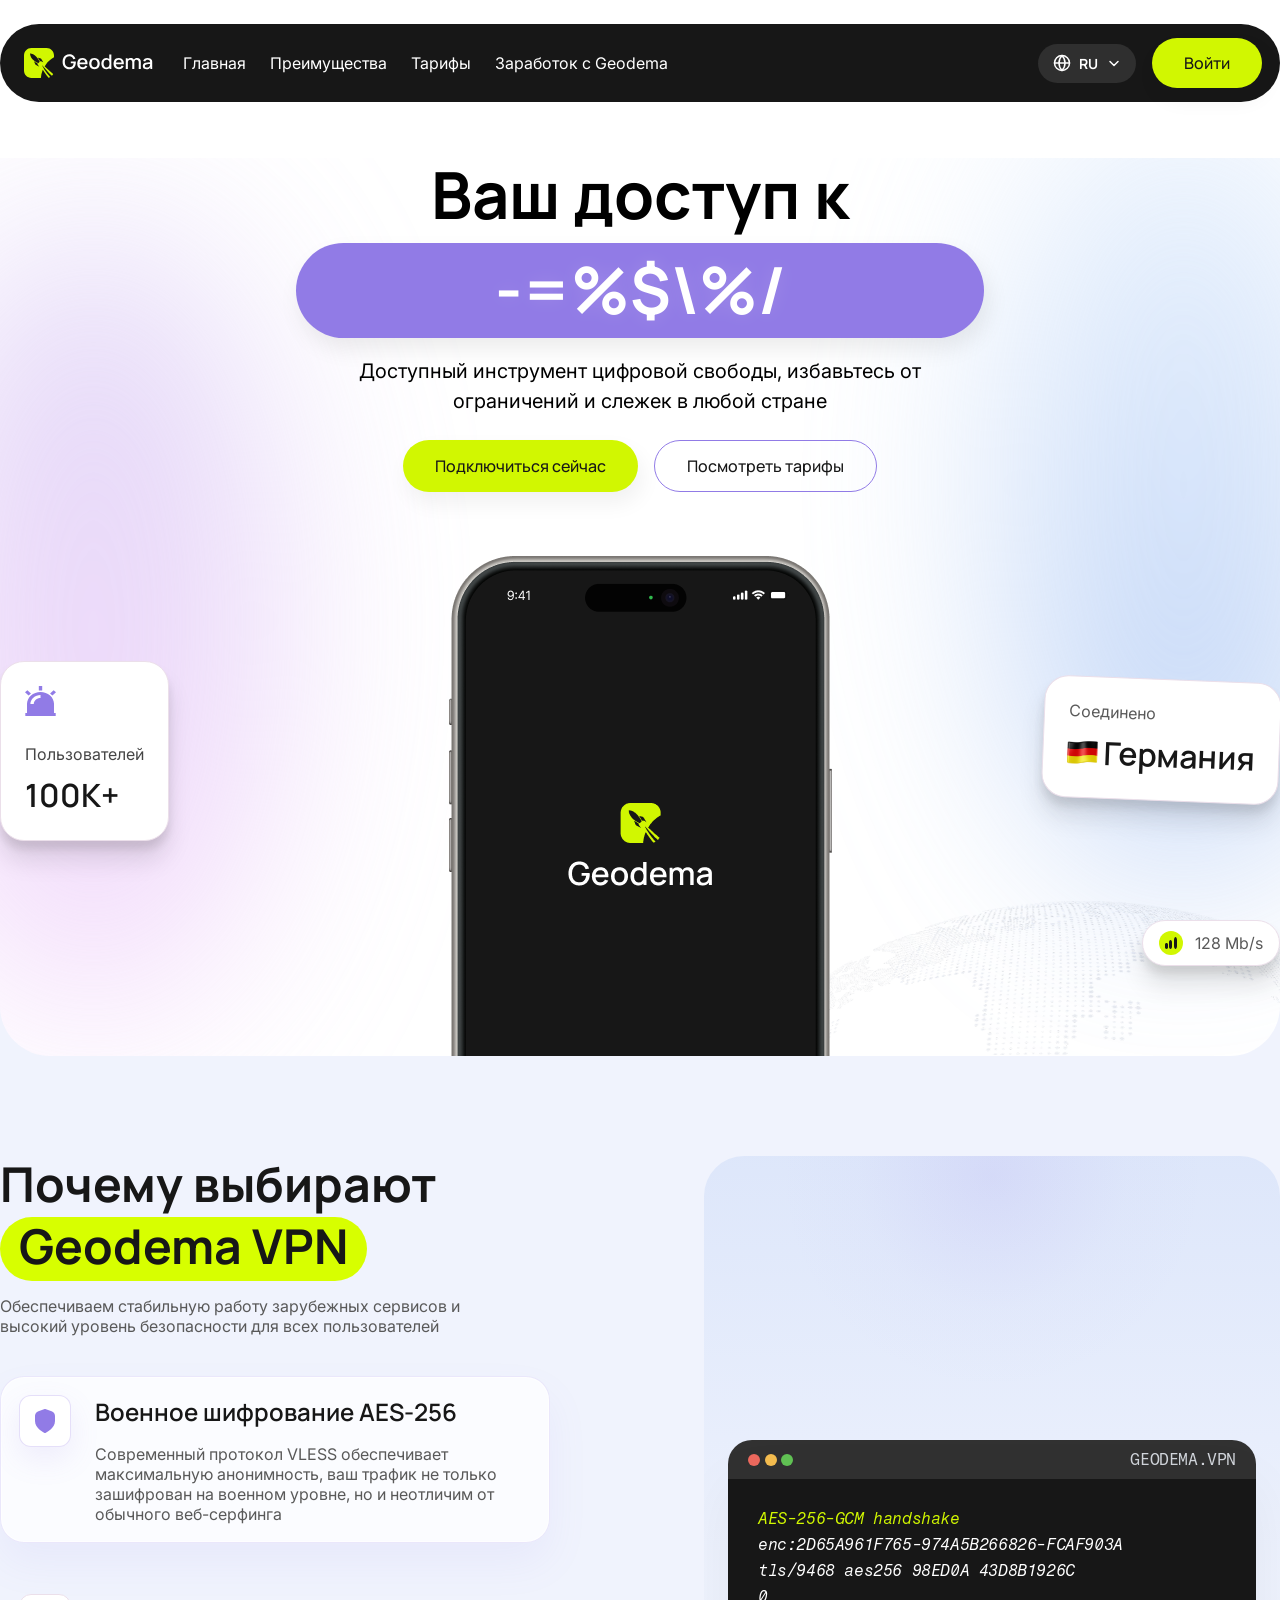
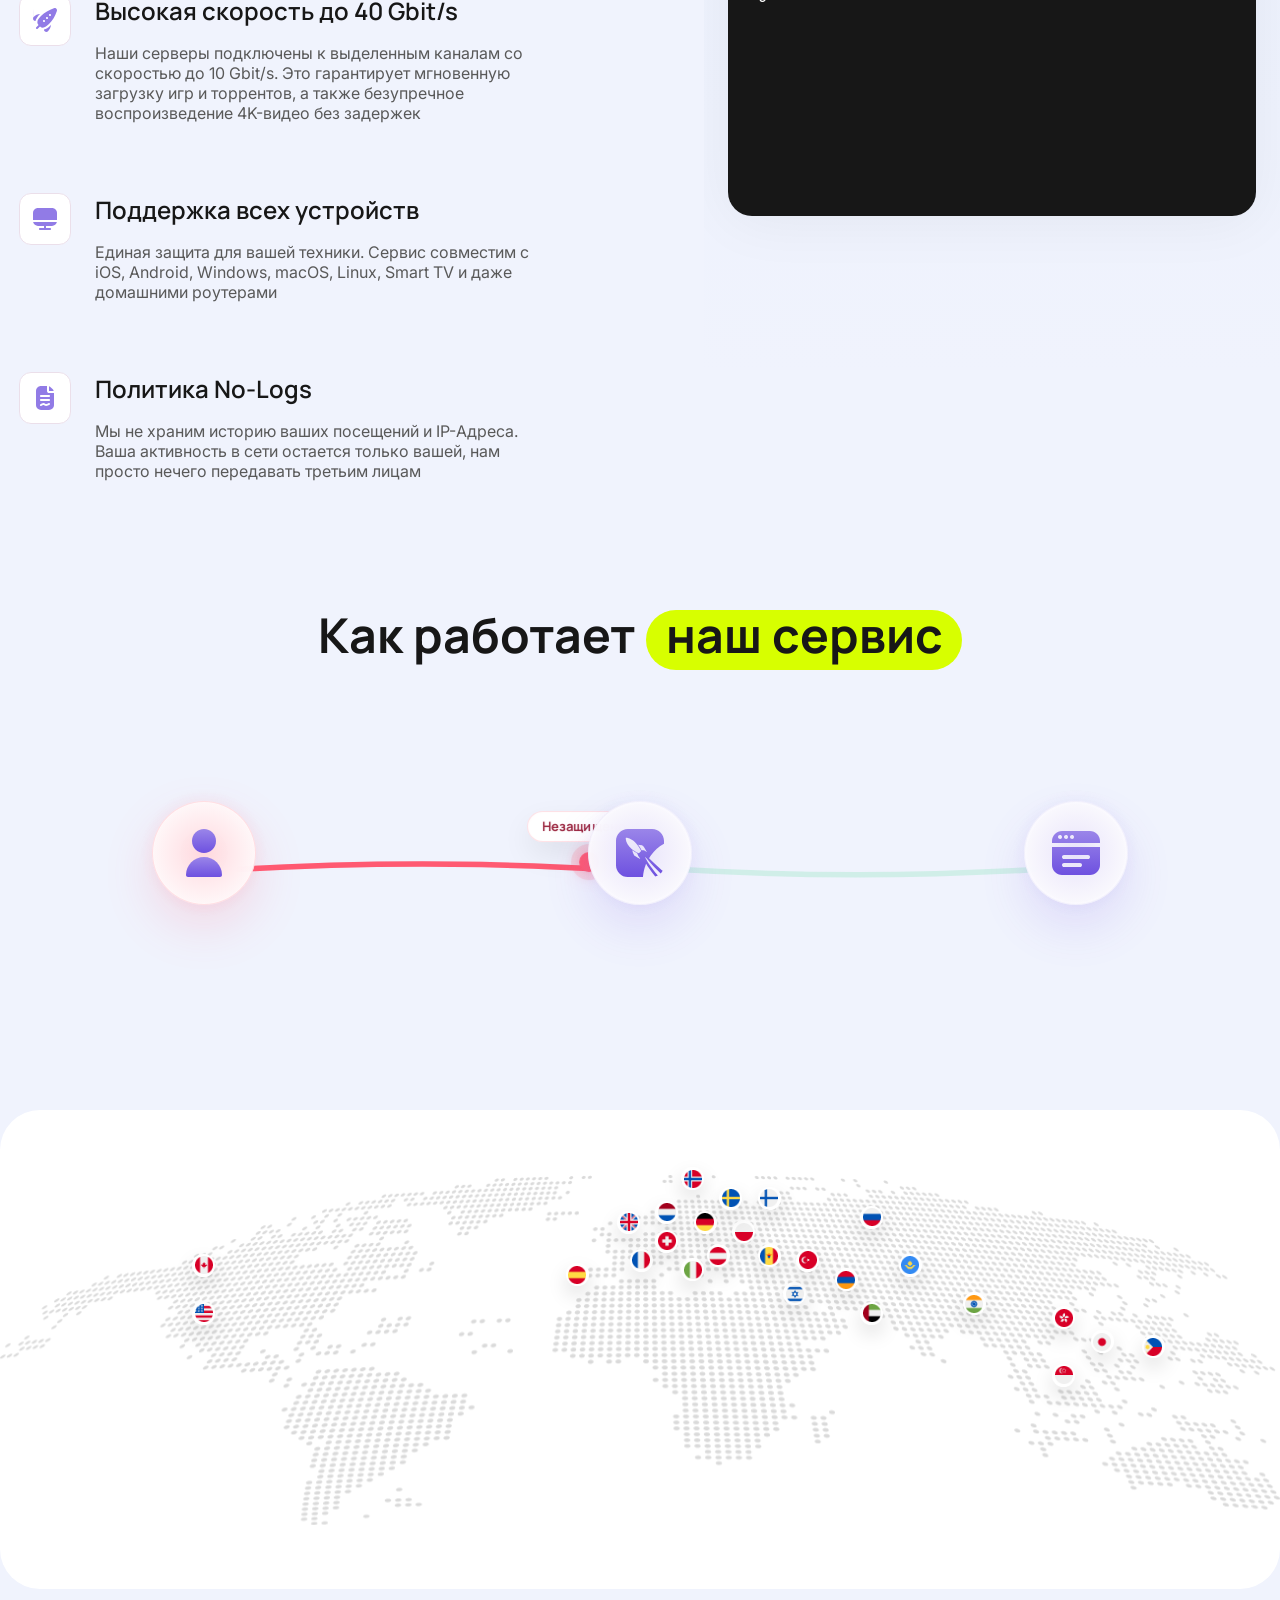
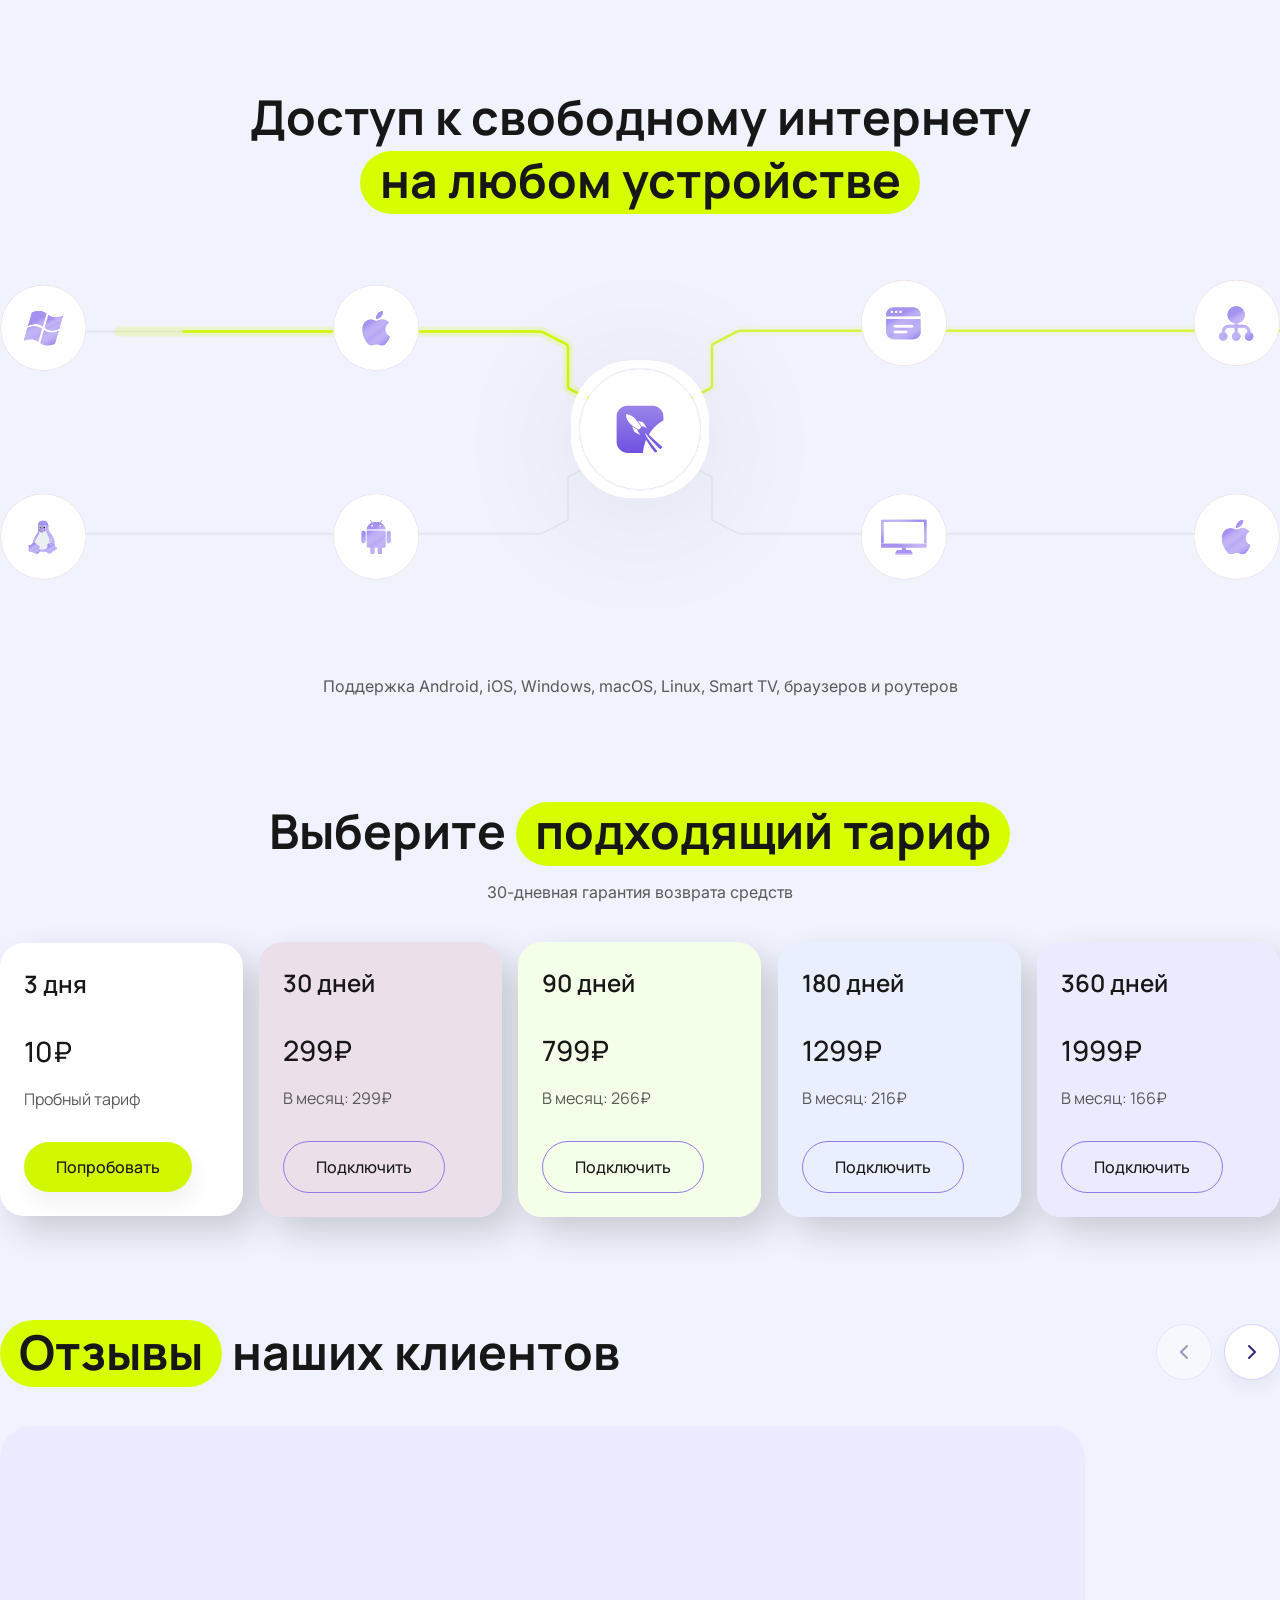
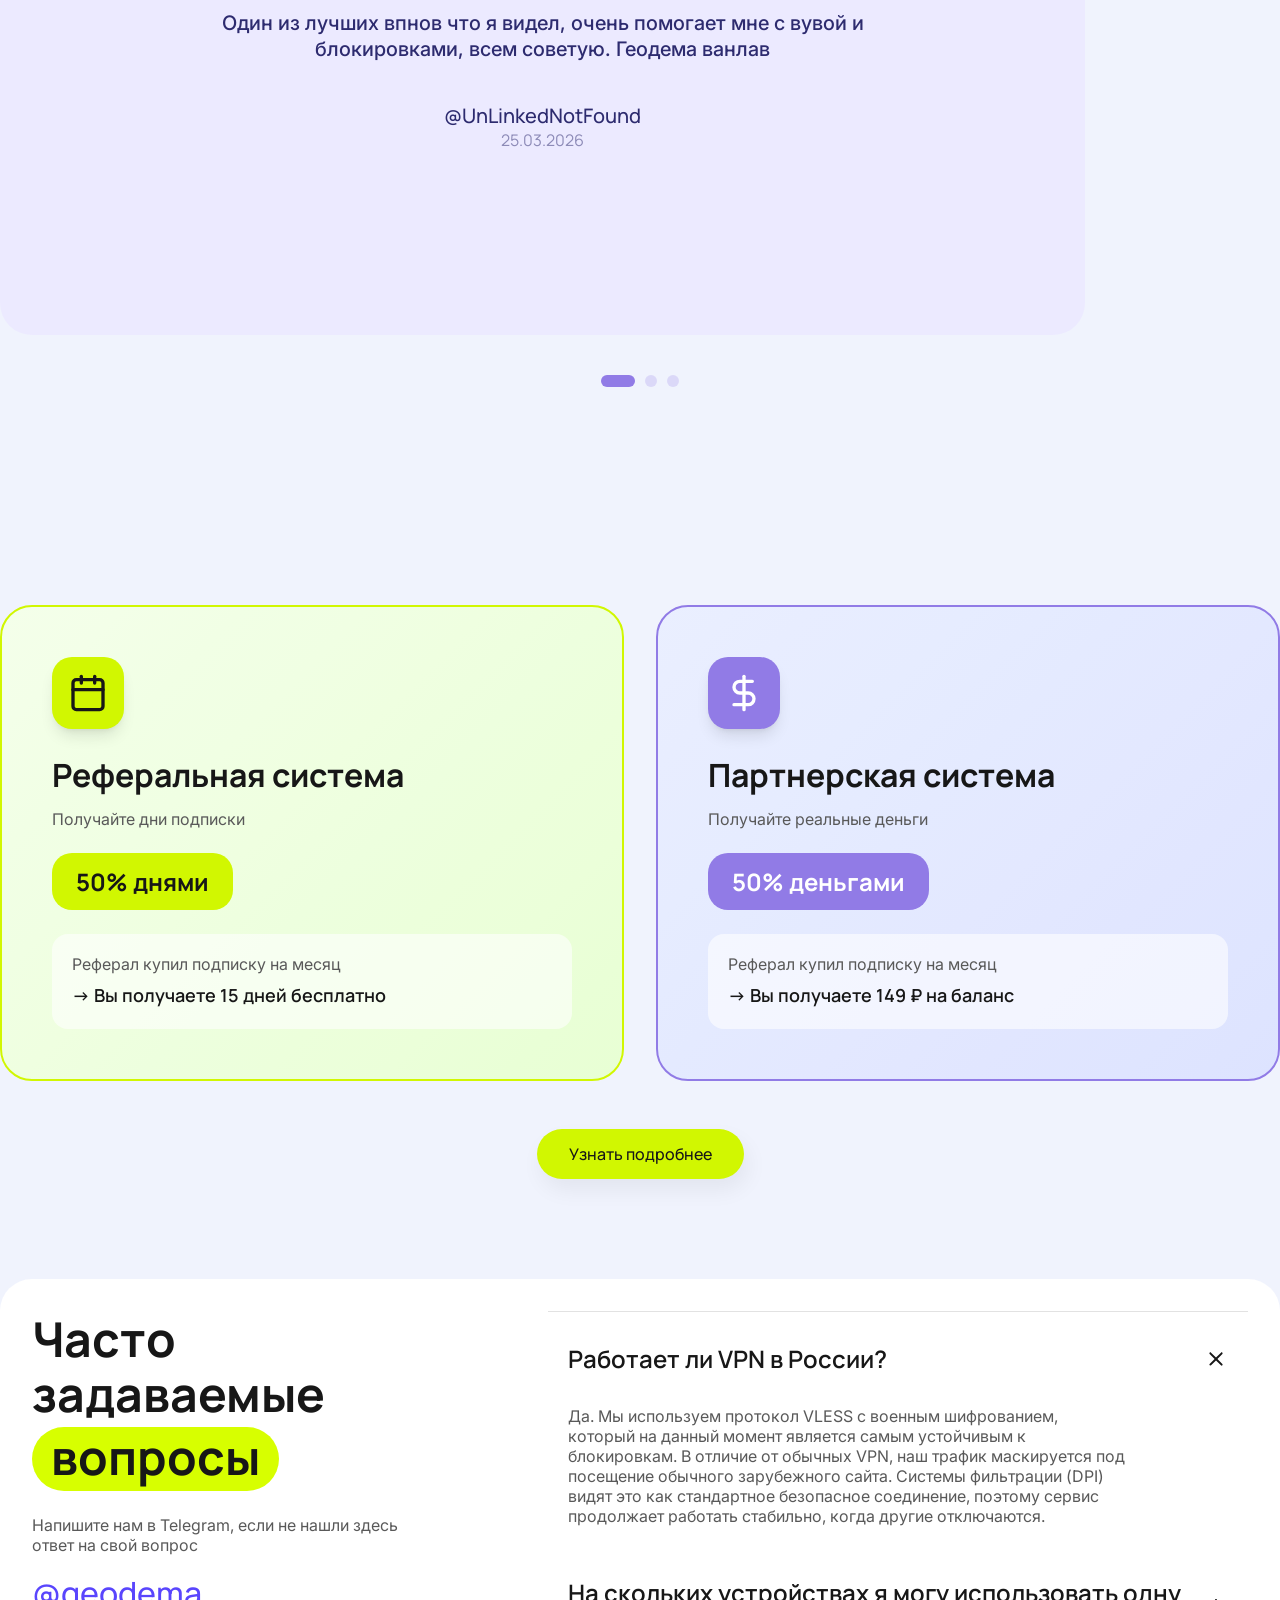
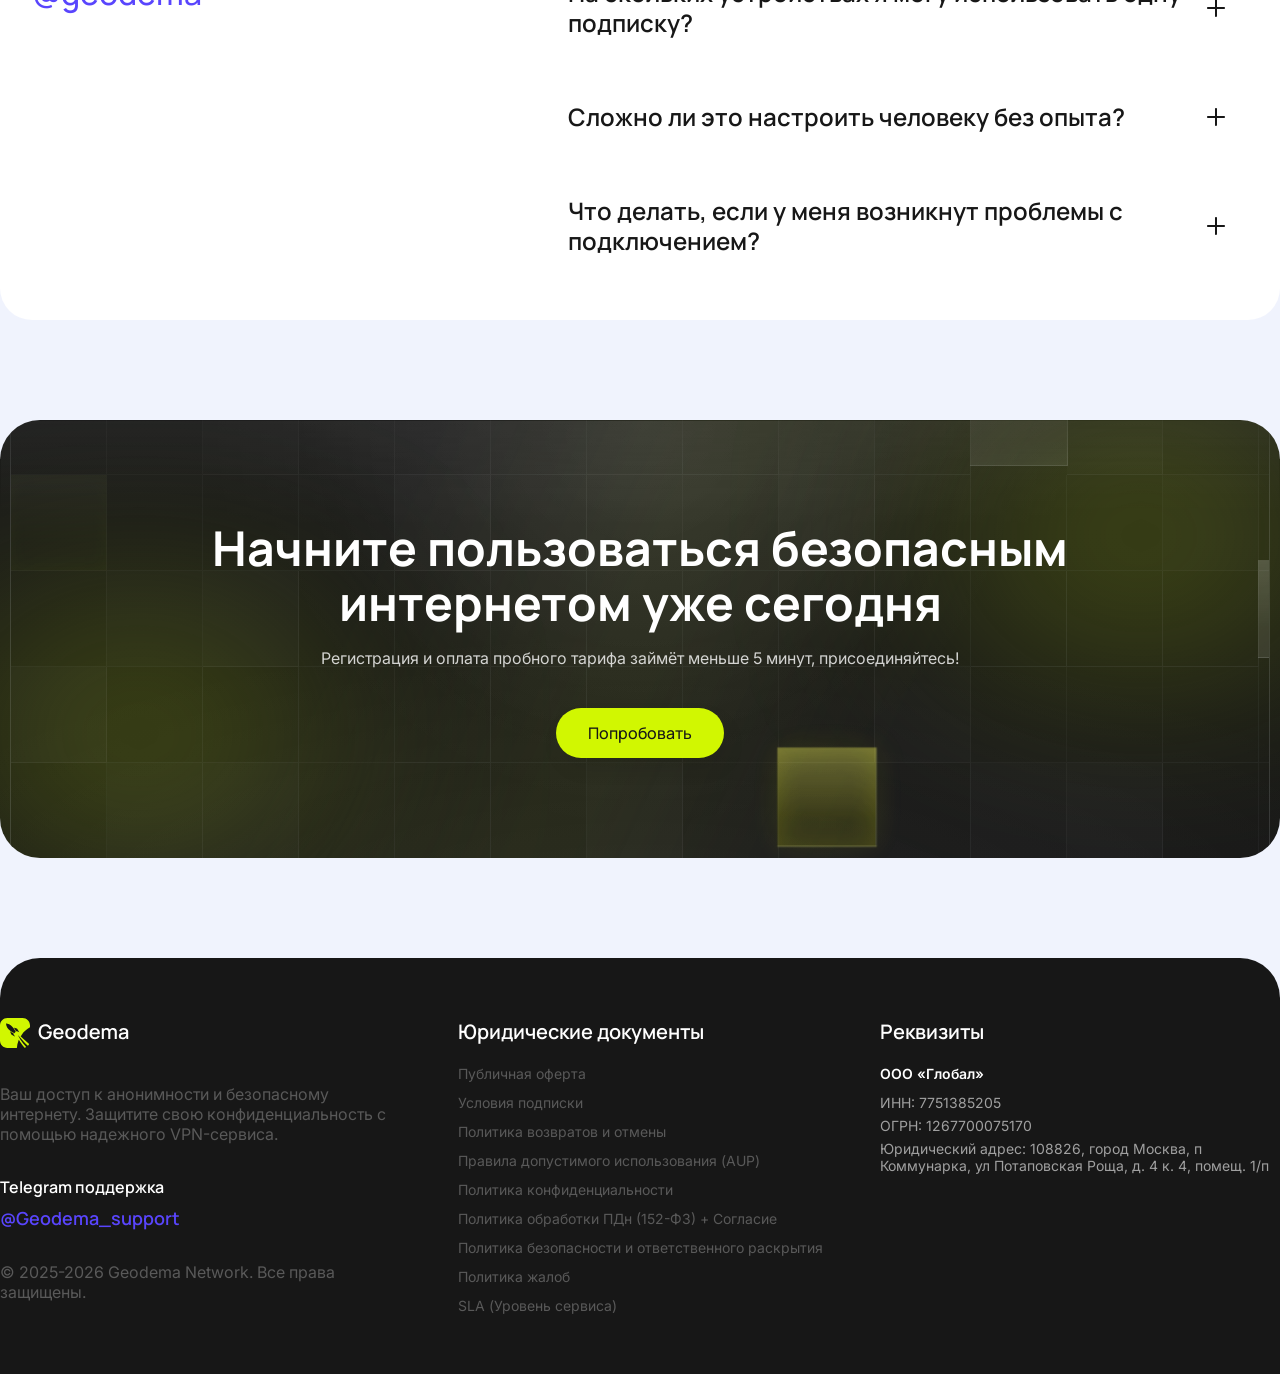
==== index.html @ 2088174b "Add files via upload" ====
<!doctype html>
<html lang="en">
  <head>
    <meta charset="UTF-8" />
    <meta name="viewport" content="width=device-width, initial-scale=1.0" />
    <title>Geodema VPN</title>
    <link rel="stylesheet" href="assets/css/reset.css" />
    <link rel="stylesheet" href="assets/css/styles.css" />
  </head>
  <body data-page="home">
    <header class="header">
      <div class="container">
        <div class="header__container">
          <a href="/" class="logo" aria-label="Geodema VPN">
            <svg
              xmlns="http://www.w3.org/2000/svg"
              width="129"
              height="30"
              viewBox="0 0 129 30"
              fill="none"
            >
              <path
                d="M22.6104 0C26.6915 1.01496e-05 30.0001 3.30851 30.0001 7.38972V9.29362C26.7713 11.0503 23.9774 13.5262 21.7708 16.628C21.3567 17.2178 20.8692 17.967 20.6666 18.3255C20.7137 18.385 20.7608 18.4444 20.8078 18.504C22.9475 20.6338 25.1759 22.6645 27.46 24.6165C28.0221 25.0964 28.5877 25.5714 29.1566 26.0417C28.8225 26.6778 28.3985 27.2592 27.9014 27.769C26.5568 26.5003 25.2556 25.2089 24.0122 23.9095C22.5418 22.3728 21.1523 20.8251 19.8674 19.2905C18.9545 18.1976 18.1828 17.3489 18.144 17.3742C18.0412 17.49 19.3658 19.9722 20.2918 21.3869C21.9358 23.8786 23.926 26.4802 26.1618 29.092C25.6506 29.3727 25.1028 29.5946 24.5272 29.7488C23.0214 27.8558 21.5802 25.9073 20.2078 23.9032C19.8272 23.3322 19.4543 22.7542 19.0956 22.1762L19.0927 22.1718C19.0053 22.0295 18.9203 21.8878 18.8372 21.7464C18.7489 21.9516 18.6347 22.2378 18.5169 22.5428C17.572 25.0466 17.0225 27.5344 16.8689 30H7.38972C3.30851 30 0 26.6915 0 22.6103V7.38972C0 3.30851 3.30851 1.07853e-05 7.38972 0H22.6104ZM10.7102 13.6308C10.4272 13.4122 10.1829 13.2579 10.1572 13.2836C10.08 13.3608 10.633 14.9684 11.0317 15.8558C11.4175 16.7304 11.4562 16.7562 13.3468 17.7593C15.3402 18.8011 15.4432 18.8139 14.6458 17.8493C13.8355 16.8847 13.4367 16.113 13.5139 15.7015C13.5653 15.4314 13.4238 15.3156 12.395 14.7112C11.7519 14.3253 10.9932 13.8366 10.7102 13.6308ZM7.37913 5.63078C7.08333 5.56648 6.67175 5.52785 6.46597 5.54072C6.08013 5.56644 6.08011 5.57932 6.11869 6.20951C6.23444 8.17731 7.64918 10.608 9.64261 12.2672C10.7745 13.2188 12.5622 14.3892 13.5525 14.8522L14.2728 15.1867L15.7132 13.7462L15.4174 13.1288C14.6972 11.6112 12.9608 9.23192 11.7776 8.12585C10.3886 6.82685 8.781 5.91374 7.37913 5.63078ZM15.1087 10.0164C14.4528 9.88777 13.9126 9.79777 13.8868 9.81062C13.8613 9.83654 14.1571 10.2995 14.5428 10.8524C14.9158 11.4183 15.3916 12.1642 15.5975 12.5372L15.9704 13.206H16.7035C17.5266 13.1932 18.0025 13.3988 18.7613 14.0805C19.0315 14.3249 19.2629 14.4921 19.2629 14.4407C19.2628 14.2734 18.3883 12.7302 17.6424 11.5726C16.8707 10.3894 16.845 10.3765 15.1087 10.0164Z"
                fill="#D1F701"
              />
              <path
                d="M45.29 21.3C44.3233 21.3 43.4333 21.1333 42.62 20.8C41.8067 20.46 41.1 19.9667 40.5 19.32C39.9 18.6733 39.4333 17.8867 39.1 16.96C38.7667 16.0333 38.6 14.98 38.6 13.8C38.6 12.2467 38.8833 10.9133 39.45 9.8C40.0167 8.68 40.8033 7.82 41.81 7.22C42.8167 6.61333 43.9767 6.31 45.29 6.31C46.9833 6.31 48.3333 6.70333 49.34 7.49C50.3533 8.27667 51.0433 9.36333 51.41 10.75L49.29 11.13C48.9967 10.27 48.5233 9.58333 47.87 9.07C47.2167 8.55667 46.3967 8.29667 45.41 8.29C44.39 8.28333 43.54 8.51 42.86 8.97C42.1867 9.43 41.68 10.0767 41.34 10.91C41 11.7367 40.8267 12.7 40.82 13.8C40.8133 14.9 40.98 15.8633 41.32 16.69C41.66 17.51 42.17 18.15 42.85 18.61C43.5367 19.07 44.39 19.3033 45.41 19.31C46.23 19.3233 46.9333 19.1733 47.52 18.86C48.1133 18.54 48.5833 18.0733 48.93 17.46C49.2767 16.8467 49.5 16.0933 49.6 15.2H46.8V13.52H51.82C51.8333 13.64 51.8433 13.8 51.85 14C51.8567 14.1933 51.86 14.3167 51.86 14.37C51.86 15.7033 51.6033 16.8933 51.09 17.94C50.5767 18.9867 49.83 19.81 48.85 20.41C47.87 21.0033 46.6833 21.3 45.29 21.3Z"
                fill="white"
              />
              <path
                d="M58.6431 21.3C57.5698 21.3 56.6265 21.0667 55.8131 20.6C55.0065 20.1267 54.3765 19.47 53.9231 18.63C53.4765 17.7833 53.2531 16.8033 53.2531 15.69C53.2531 14.51 53.4731 13.4867 53.9131 12.62C54.3598 11.7533 54.9798 11.0833 55.7731 10.61C56.5665 10.1367 57.4898 9.9 58.5431 9.9C59.6431 9.9 60.5798 10.1567 61.3531 10.67C62.1265 11.1767 62.7031 11.9 63.0831 12.84C63.4698 13.78 63.6231 14.8967 63.5431 16.19H61.4531V15.43C61.4398 14.1767 61.1998 13.25 60.7331 12.65C60.2731 12.05 59.5698 11.75 58.6231 11.75C57.5765 11.75 56.7898 12.08 56.2631 12.74C55.7365 13.4 55.4731 14.3533 55.4731 15.6C55.4731 16.7867 55.7365 17.7067 56.2631 18.36C56.7898 19.0067 57.5498 19.33 58.5431 19.33C59.1965 19.33 59.7598 19.1833 60.2331 18.89C60.7131 18.59 61.0865 18.1633 61.3531 17.61L63.4031 18.26C62.9831 19.2267 62.3465 19.9767 61.4931 20.51C60.6398 21.0367 59.6898 21.3 58.6431 21.3ZM54.7931 16.19V14.56H62.5031V16.19H54.7931Z"
                fill="white"
              />
              <path
                d="M70.4767 21.3C69.3967 21.3 68.4601 21.0567 67.6667 20.57C66.8734 20.0833 66.2601 19.4133 65.8267 18.56C65.4001 17.7 65.1867 16.71 65.1867 15.59C65.1867 14.4633 65.4067 13.4733 65.8467 12.62C66.2867 11.76 66.9034 11.0933 67.6967 10.62C68.4901 10.14 69.4167 9.9 70.4767 9.9C71.5567 9.9 72.4934 10.1433 73.2867 10.63C74.0801 11.1167 74.6934 11.7867 75.1267 12.64C75.5601 13.4933 75.7767 14.4767 75.7767 15.59C75.7767 16.7167 75.5567 17.71 75.1167 18.57C74.6834 19.4233 74.0701 20.0933 73.2767 20.58C72.4834 21.06 71.5501 21.3 70.4767 21.3ZM70.4767 19.33C71.5101 19.33 72.2801 18.9833 72.7867 18.29C73.3001 17.59 73.5567 16.69 73.5567 15.59C73.5567 14.4633 73.2967 13.5633 72.7767 12.89C72.2634 12.21 71.4967 11.87 70.4767 11.87C69.7767 11.87 69.2001 12.03 68.7467 12.35C68.2934 12.6633 67.9567 13.1 67.7367 13.66C67.5167 14.2133 67.4067 14.8567 67.4067 15.59C67.4067 16.7233 67.6667 17.63 68.1867 18.31C68.7067 18.99 69.4701 19.33 70.4767 19.33Z"
                fill="white"
              />
              <path
                d="M82.2642 21.3C81.2576 21.3 80.3876 21.05 79.6542 20.55C78.9276 20.05 78.3642 19.37 77.9642 18.51C77.5709 17.6433 77.3742 16.67 77.3742 15.59C77.3742 14.5033 77.5742 13.5333 77.9742 12.68C78.3742 11.82 78.9409 11.1433 79.6742 10.65C80.4142 10.15 81.2909 9.9 82.3042 9.9C83.3242 9.9 84.1809 10.15 84.8742 10.65C85.5742 11.1433 86.1009 11.82 86.4542 12.68C86.8142 13.54 86.9942 14.51 86.9942 15.59C86.9942 16.67 86.8142 17.64 86.4542 18.5C86.0942 19.36 85.5642 20.0433 84.8642 20.55C84.1642 21.05 83.2976 21.3 82.2642 21.3ZM82.5542 19.41C83.2409 19.41 83.8009 19.2467 84.2342 18.92C84.6676 18.5933 84.9842 18.1433 85.1842 17.57C85.3842 16.9967 85.4842 16.3367 85.4842 15.59C85.4842 14.8433 85.3809 14.1833 85.1742 13.61C84.9742 13.0367 84.6609 12.59 84.2342 12.27C83.8142 11.95 83.2776 11.79 82.6242 11.79C81.9309 11.79 81.3609 11.96 80.9142 12.3C80.4676 12.64 80.1342 13.0967 79.9142 13.67C79.7009 14.2433 79.5942 14.8833 79.5942 15.59C79.5942 16.3033 79.7009 16.95 79.9142 17.53C80.1342 18.1033 80.4609 18.56 80.8942 18.9C81.3342 19.24 81.8876 19.41 82.5542 19.41ZM85.4842 21V13.23H85.2442V6.6H87.3442V21H85.4842Z"
                fill="white"
              />
              <path
                d="M94.9322 21.3C93.8589 21.3 92.9155 21.0667 92.1022 20.6C91.2955 20.1267 90.6655 19.47 90.2122 18.63C89.7655 17.7833 89.5422 16.8033 89.5422 15.69C89.5422 14.51 89.7622 13.4867 90.2022 12.62C90.6488 11.7533 91.2689 11.0833 92.0622 10.61C92.8555 10.1367 93.7789 9.9 94.8322 9.9C95.9322 9.9 96.8689 10.1567 97.6422 10.67C98.4155 11.1767 98.9922 11.9 99.3722 12.84C99.7589 13.78 99.9122 14.8967 99.8322 16.19H97.7422V15.43C97.7289 14.1767 97.4889 13.25 97.0222 12.65C96.5622 12.05 95.8589 11.75 94.9122 11.75C93.8655 11.75 93.0788 12.08 92.5522 12.74C92.0255 13.4 91.7622 14.3533 91.7622 15.6C91.7622 16.7867 92.0255 17.7067 92.5522 18.36C93.0788 19.0067 93.8389 19.33 94.8322 19.33C95.4855 19.33 96.0489 19.1833 96.5222 18.89C97.0022 18.59 97.3755 18.1633 97.6422 17.61L99.6922 18.26C99.2722 19.2267 98.6355 19.9767 97.7822 20.51C96.9289 21.0367 95.9789 21.3 94.9322 21.3ZM91.0822 16.19V14.56H98.7922V16.19H91.0822Z"
                fill="white"
              />
              <path
                d="M114.723 21L114.733 14.27C114.733 13.49 114.533 12.8833 114.133 12.45C113.733 12.01 113.206 11.79 112.553 11.79C112.153 11.79 111.786 11.8833 111.453 12.07C111.126 12.25 110.859 12.5233 110.653 12.89C110.453 13.25 110.353 13.7033 110.353 14.25L109.343 13.74C109.329 12.98 109.489 12.3133 109.823 11.74C110.163 11.1667 110.623 10.7233 111.203 10.41C111.783 10.09 112.433 9.93 113.153 9.93C114.319 9.93 115.223 10.28 115.863 10.98C116.503 11.68 116.823 12.61 116.823 13.77L116.813 21H114.723ZM101.773 21V10.2H103.633V13.32H103.873V21H101.773ZM108.253 21L108.263 14.31C108.263 13.5233 108.063 12.9067 107.663 12.46C107.269 12.0133 106.739 11.79 106.073 11.79C105.413 11.79 104.879 12.0167 104.473 12.47C104.073 12.9233 103.873 13.5167 103.873 14.25L102.873 13.61C102.873 12.9033 103.043 12.2733 103.383 11.72C103.723 11.1667 104.183 10.73 104.763 10.41C105.343 10.09 105.999 9.93 106.733 9.93C107.499 9.93 108.153 10.0933 108.693 10.42C109.233 10.74 109.643 11.19 109.923 11.77C110.209 12.35 110.353 13.0233 110.353 13.79L110.343 21H108.253Z"
                fill="white"
              />
              <path
                d="M122.47 21.3C121.67 21.3 121 21.1533 120.46 20.86C119.92 20.56 119.51 20.1667 119.23 19.68C118.956 19.1867 118.82 18.6467 118.82 18.06C118.82 17.5133 118.916 17.0333 119.11 16.62C119.303 16.2067 119.59 15.8567 119.97 15.57C120.35 15.2767 120.816 15.04 121.37 14.86C121.85 14.72 122.393 14.5967 123 14.49C123.606 14.3833 124.243 14.2833 124.91 14.19C125.583 14.0967 126.25 14.0033 126.91 13.91L126.15 14.33C126.163 13.4833 125.983 12.8567 125.61 12.45C125.243 12.0367 124.61 11.83 123.71 11.83C123.143 11.83 122.623 11.9633 122.15 12.23C121.676 12.49 121.346 12.9233 121.16 13.53L119.21 12.93C119.476 12.0033 119.983 11.2667 120.73 10.72C121.483 10.1733 122.483 9.9 123.73 9.9C124.696 9.9 125.536 10.0667 126.25 10.4C126.97 10.7267 127.496 11.2467 127.83 11.96C128.003 12.3133 128.11 12.6867 128.15 13.08C128.19 13.4733 128.21 13.8967 128.21 14.35V21H126.36V18.53L126.72 18.85C126.273 19.6767 125.703 20.2933 125.01 20.7C124.323 21.1 123.476 21.3 122.47 21.3ZM122.84 19.59C123.433 19.59 123.943 19.4867 124.37 19.28C124.796 19.0667 125.14 18.7967 125.4 18.47C125.66 18.1433 125.83 17.8033 125.91 17.45C126.023 17.13 126.086 16.77 126.1 16.37C126.12 15.97 126.13 15.65 126.13 15.41L126.81 15.66C126.15 15.76 125.55 15.85 125.01 15.93C124.47 16.01 123.98 16.09 123.54 16.17C123.106 16.2433 122.72 16.3333 122.38 16.44C122.093 16.54 121.836 16.66 121.61 16.8C121.39 16.94 121.213 17.11 121.08 17.31C120.953 17.51 120.89 17.7533 120.89 18.04C120.89 18.32 120.96 18.58 121.1 18.82C121.24 19.0533 121.453 19.24 121.74 19.38C122.026 19.52 122.393 19.59 122.84 19.59Z"
                fill="white"
              />
            </svg>
          </a>

          <button
            class="burger"
            type="button"
            aria-label="Открыть меню"
            aria-expanded="false"
          >
            <span></span>
            <span></span>
            <span></span>
          </button>

          <nav class="header__nav" id="mobileMenu">
            <ul class="navbar">
              <li><a href="/" class="navbar__item">Главная</a></li>
              <li><a href="#features" class="navbar__item">Преимущества</a></li>
              <li><a href="#prices" class="navbar__item">Тарифы</a></li>
              <li>
                <a href="/ref" class="navbar__item">Заработок с Geodema</a>
              </li>
            </ul>

            <div class="header__actions">
              <div class="language-switcher">
                <button
                  class="language language__trigger"
                  type="button"
                  aria-haspopup="menu"
                  aria-expanded="false"
                  aria-controls="language-menu"
                  aria-label="Выбрать язык"
                >
                  <svg
                    width="18"
                    height="18"
                    viewBox="0 0 18 18"
                    fill="none"
                    xmlns="http://www.w3.org/2000/svg"
                  >
                    <g clip-path="url(#clip0_3_4755)">
                      <path
                        d="M9 16.5C13.1421 16.5 16.5 13.1421 16.5 9C16.5 4.85786 13.1421 1.5 9 1.5C4.85786 1.5 1.5 4.85786 1.5 9C1.5 13.1421 4.85786 16.5 9 16.5Z"
                        stroke="white"
                        stroke-width="1.5"
                        stroke-linecap="round"
                        stroke-linejoin="round"
                      />
                      <path
                        d="M9 1.5C7.07418 3.52212 6 6.20756 6 9C6 11.7924 7.07418 14.4779 9 16.5C10.9258 14.4779 12 11.7924 12 9C12 6.20756 10.9258 3.52212 9 1.5Z"
                        stroke="white"
                        stroke-width="1.5"
                        stroke-linecap="round"
                        stroke-linejoin="round"
                      />
                      <path
                        d="M1.5 9H16.5"
                        stroke="white"
                        stroke-width="1.5"
                        stroke-linecap="round"
                        stroke-linejoin="round"
                      />
                    </g>
                    <defs>
                      <clipPath id="clip0_3_4755">
                        <rect width="18" height="18" fill="white" />
                      </clipPath>
                    </defs>
                  </svg>

                  <span class="language__current">RU</span>

                  <svg
                    class="language__chevron"
                    width="14"
                    height="14"
                    viewBox="0 0 14 14"
                    fill="none"
                    xmlns="http://www.w3.org/2000/svg"
                    aria-hidden="true"
                  >
                    <path
                      d="M3 5.5L7 9.5L11 5.5"
                      stroke="white"
                      stroke-width="1.5"
                      stroke-linecap="round"
                      stroke-linejoin="round"
                    />
                  </svg>
                </button>

                <div class="language__menu" id="language-menu" role="menu">
                  <button
                    class="language__option"
                    type="button"
                    role="menuitemradio"
                    aria-checked="true"
                    data-lang="ru"
                  >
                    <span class="language__option-code">RU</span>
                    <span class="language__option-label">Русский</span>
                  </button>

                  <button
                    class="language__option"
                    type="button"
                    role="menuitemradio"
                    aria-checked="false"
                    data-lang="en"
                  >
                    <span class="language__option-code">EN</span>
                    <span class="language__option-label">English</span>
                  </button>
                </div>
              </div>

              <a href="https://app.geodema.org" class="btn main">Войти</a>
            </div>
          </nav>
        </div>
      </div>
    </header>
    <section class="home" id="home">
      <div class="container home__container">
        <h1>
          Ваш доступ к<br />
          <span class="hero-word" aria-live="polite">анонимности</span>
        </h1>
        <p>
          Доступный инструмент цифровой свободы, избавьтесь от ограничений и
          слежек в любой стране
        </p>
        <div class="buttons">
          <a href="https://app.geodema.org" class="btn main"
            >Подключиться сейчас</a
          >
          <a href="#prices" class="btn">Посмотреть тарифы</a>
        </div>
        <img src="assets/img/phone.png" alt="" class="phone" />
        <div class="users">
          <svg
            width="32"
            height="34"
            viewBox="0 0 32 34"
            fill="none"
            xmlns="http://www.w3.org/2000/svg"
          >
            <g clip-path="url(#clip0_3_257)">
              <path
                d="M2.01144 27V18C2.01144 14.8174 3.43371 11.7652 5.96537 9.51472C8.49702 7.26428 11.9307 6 15.511 6C19.0913 6 22.5249 7.26428 25.0567 9.51472C27.5883 11.7652 29.0106 14.8174 29.0106 18V27H30.698V30H0.323987V27H2.01144ZM5.38633 18H8.76122C8.76122 16.4087 9.47235 14.8826 10.7382 13.7574C12.004 12.6321 13.7208 12 15.511 12V9C12.8257 9 10.2505 9.94821 8.35178 11.636C6.45303 13.3239 5.38633 15.6131 5.38633 18ZM13.8236 0H17.1985V4.5H13.8236V0ZM28.636 4.212L31.0209 6.333L27.4435 9.514L25.0563 7.394L28.636 4.212ZM0 6.333L2.38492 4.212L5.96456 7.392L3.57964 9.516L0 6.333Z"
                fill="url(#paint0_linear_3_257)"
                fill-opacity="0.24"
              />
              <path
                d="M2.01144 27V18C2.01144 14.8174 3.43371 11.7652 5.96537 9.51472C8.49702 7.26428 11.9307 6 15.511 6C19.0913 6 22.5249 7.26428 25.0567 9.51472C27.5883 11.7652 29.0106 14.8174 29.0106 18V27H30.698V30H0.323987V27H2.01144ZM5.38633 18H8.76122C8.76122 16.4087 9.47235 14.8826 10.7382 13.7574C12.004 12.6321 13.7208 12 15.511 12V9C12.8257 9 10.2505 9.94821 8.35178 11.636C6.45303 13.3239 5.38633 15.6131 5.38633 18ZM13.8236 0H17.1985V4.5H13.8236V0ZM28.636 4.212L31.0209 6.333L27.4435 9.514L25.0563 7.394L28.636 4.212ZM0 6.333L2.38492 4.212L5.96456 7.392L3.57964 9.516L0 6.333Z"
                fill="#917BE6"
              />
            </g>
            <defs>
              <linearGradient
                id="paint0_linear_3_257"
                x1="15.511"
                y1="6.10352e-05"
                x2="15.511"
                y2="30.0001"
                gradientUnits="userSpaceOnUse"
              >
                <stop stop-color="white" />
                <stop offset="1" stop-color="white" stop-opacity="0" />
              </linearGradient>
              <clipPath id="clip0_3_257">
                <rect width="31.0209" height="30" fill="white" />
              </clipPath>
            </defs>
          </svg>
          <span>Пользователей</span>
          <span>100K+</span>
        </div>
        <div class="speed">
          <svg
            width="24"
            height="24"
            viewBox="0 0 24 24"
            fill="none"
            xmlns="http://www.w3.org/2000/svg"
          >
            <rect width="24" height="24" rx="12" fill="#D1F701" />
            <g clip-path="url(#clip0_7_11084)">
              <path
                d="M7.5 12C7.10218 12 6.72064 12.158 6.43934 12.4393C6.15804 12.7206 6 13.1022 6 13.5V16.5C6 16.8978 6.15804 17.2794 6.43934 17.5607C6.72064 17.842 7.10218 18 7.5 18C7.89782 18 8.27936 17.842 8.56066 17.5607C8.84196 17.2794 9 16.8978 9 16.5V13.5C9 13.1022 8.84196 12.7206 8.56066 12.4393C8.27936 12.158 7.89782 12 7.5 12Z"
                fill="#171717"
              />
              <path
                d="M11.5 9C11.1022 9 10.7206 9.23705 10.4393 9.65901C10.158 10.081 10 10.6533 10 11.25V15.75C10 16.3467 10.158 16.919 10.4393 17.341C10.7206 17.7629 11.1022 18 11.5 18C11.8978 18 12.2794 17.7629 12.5607 17.341C12.842 16.919 13 16.3467 13 15.75V11.25C13 10.6533 12.842 10.081 12.5607 9.65901C12.2794 9.23705 11.8978 9 11.5 9Z"
                fill="#171717"
              />
              <path
                d="M16.5 6C16.1022 6 15.7206 6.31607 15.4393 6.87868C15.158 7.44129 15 8.20435 15 9V15C15 15.7956 15.158 16.5587 15.4393 17.1213C15.7206 17.6839 16.1022 18 16.5 18C16.8978 18 17.2794 17.6839 17.5607 17.1213C17.842 16.5587 18 15.7956 18 15V9C18 8.20435 17.842 7.44129 17.5607 6.87868C17.2794 6.31607 16.8978 6 16.5 6Z"
                fill="#171717"
              />
            </g>
            <defs>
              <clipPath id="clip0_7_11084">
                <rect
                  width="12"
                  height="12"
                  fill="white"
                  transform="translate(6 6)"
                />
              </clipPath>
            </defs>
          </svg>
          <span>128 Mb/s</span>
        </div>
        <div class="germany">
          <span>Соединено</span>
          <div>
            <img src="assets/img/germany.png" alt="" />
            <span>Германия</span>
          </div>
        </div>
      </div>
      <img src="assets/img/planet.png" alt="" class="planet" />
      <svg
        width="483"
        height="1080"
        viewBox="0 0 483 1080"
        fill="none"
        xmlns="http://www.w3.org/2000/svg"
        class="blue__blur"
      >
        <g opacity="0.6" filter="url(#filter0_f_1_477)">
          <ellipse
            cx="386.5"
            cy="506"
            rx="186.5"
            ry="396"
            fill="url(#paint0_linear_1_477)"
          />
        </g>
        <defs>
          <filter
            id="filter0_f_1_477"
            x="0"
            y="-90"
            width="773"
            height="1192"
            filterUnits="userSpaceOnUse"
            color-interpolation-filters="sRGB"
          >
            <feFlood flood-opacity="0" result="BackgroundImageFix" />
            <feBlend
              mode="normal"
              in="SourceGraphic"
              in2="BackgroundImageFix"
              result="shape"
            />
            <feGaussianBlur
              stdDeviation="100"
              result="effect1_foregroundBlur_1_477"
            />
          </filter>
          <linearGradient
            id="paint0_linear_1_477"
            x1="527.139"
            y1="248.5"
            x2="466.28"
            y2="909.347"
            gradientUnits="userSpaceOnUse"
          >
            <stop stop-color="#D1E3FB" />
            <stop offset="1" stop-color="#93B5F0" />
          </linearGradient>
        </defs>
      </svg>

      <svg
        width="477"
        height="1031"
        viewBox="0 0 477 1031"
        fill="none"
        xmlns="http://www.w3.org/2000/svg"
        class="pink__blur"
      >
        <g opacity="0.6" filter="url(#filter0_f_1_476)">
          <ellipse
            cx="93.5"
            cy="596"
            rx="183.5"
            ry="396"
            fill="url(#paint0_linear_1_476)"
          />
        </g>
        <defs>
          <filter
            id="filter0_f_1_476"
            x="-290"
            y="0"
            width="767"
            height="1192"
            filterUnits="userSpaceOnUse"
            color-interpolation-filters="sRGB"
          >
            <feFlood flood-opacity="0" result="BackgroundImageFix" />
            <feBlend
              mode="normal"
              in="SourceGraphic"
              in2="BackgroundImageFix"
              result="shape"
            />
            <feGaussianBlur
              stdDeviation="100"
              result="effect1_foregroundBlur_1_476"
            />
          </filter>
          <linearGradient
            id="paint0_linear_1_476"
            x1="231.877"
            y1="338.5"
            x2="170.04"
            y2="999.164"
            gradientUnits="userSpaceOnUse"
          >
            <stop stop-color="#D2BEF3" />
            <stop offset="1" stop-color="#EFC2F9" />
          </linearGradient>
        </defs>
      </svg>
    </section>
    <section class="why" id="features">
      <div class="container why__container">
        <div>
          <header>
            <h2>
              Почему выбирают
              <span class="highlight">Geodema VPN</span>
            </h2>
            <p>
              Обеспечиваем стабильную работу зарубежных сервисов и высокий
              уровень безопасности для всех пользователей
            </p>
          </header>
          <ul class="why__tabs">
            <li
              class="why__tab is-active"
              data-feature="encryption"
              role="button"
              tabindex="0"
              aria-pressed="true"
            >
              <div class="icon">
                <svg
                  width="24"
                  height="24"
                  viewBox="0 0 24 24"
                  fill="none"
                  xmlns="http://www.w3.org/2000/svg"
                >
                  <g clip-path="url(#clip0_1_503)">
                    <path
                      d="M18.5811 2.14073L12.3161 0.0517291C12.111 -0.016592 11.8892 -0.016592 11.6841 0.0517291L5.41809 2.14073C4.42219 2.47178 3.55591 3.10823 2.94233 3.95967C2.32875 4.81111 1.99906 5.83424 2.00009 6.88373V12.0007C2.00009 19.5637 11.2001 23.7407 11.5941 23.9147C11.7219 23.9715 11.8602 24.0009 12.0001 24.0009C12.14 24.0009 12.2783 23.9715 12.4061 23.9147C12.8001 23.7407 22.0001 19.5637 22.0001 12.0007V6.88373C22.0011 5.83412 21.6712 4.81089 21.0574 3.95944C20.4437 3.10799 19.5772 2.47161 18.5811 2.14073Z"
                      fill="#917BE6"
                    />
                  </g>
                  <defs>
                    <clipPath id="clip0_1_503">
                      <rect width="24" height="24" fill="white" />
                    </clipPath>
                  </defs>
                </svg>
              </div>
              <div class="text">
                <h3>Военное шифрование AES-256</h3>
                <p>
                  Современный протокол VLESS обеспечивает максимальную
                  анонимность, ваш трафик не только зашифрован на военном
                  уровне, но и неотличим от обычного веб-серфинга
                </p>
              </div>
            </li>

            <li
              class="why__tab"
              data-feature="speed"
              role="button"
              tabindex="0"
              aria-pressed="false"
            >
              <div class="icon">
                <svg
                  width="24"
                  height="24"
                  viewBox="0 0 24 24"
                  fill="none"
                  xmlns="http://www.w3.org/2000/svg"
                >
                  <g clip-path="url(#clip0_1_509)">
                    <path
                      d="M23.351 0.648362C23.0559 0.350047 22.6812 0.142886 22.2716 0.0515755C21.8621 -0.0397355 21.4349 -0.0113453 21.041 0.133362L20.825 0.210362C15.9881 1.78361 11.5845 4.46286 7.964 8.03536C7.05539 8.96799 6.22867 9.97704 5.493 11.0514C4.093 13.0514 3.827 15.2404 5.547 16.9614L5.586 16.9994L3.293 19.2924C3.10553 19.4799 3.00021 19.7342 3.00021 19.9994C3.00021 20.2645 3.10553 20.5188 3.293 20.7064C3.48053 20.8938 3.73484 20.9991 4 20.9991C4.26516 20.9991 4.51947 20.8938 4.707 20.7064L7 18.4134L7.038 18.4524C8.759 20.1724 10.953 19.9044 12.948 18.5064C14.0223 17.7707 15.0314 16.944 15.964 16.0354C19.5366 12.4145 22.2159 8.01065 23.789 3.17336L23.866 2.95736C24.0107 2.56365 24.0392 2.1366 23.9478 1.72718C23.8565 1.31775 23.6493 0.943253 23.351 0.648362ZM11 13.9994C10.8022 13.9994 10.6089 13.9407 10.4444 13.8308C10.28 13.721 10.1518 13.5648 10.0761 13.382C10.0004 13.1993 9.98063 12.9983 10.0192 12.8043C10.0578 12.6103 10.153 12.4321 10.2929 12.2923C10.4327 12.1524 10.6109 12.0572 10.8049 12.0186C10.9989 11.98 11.2 11.9998 11.3827 12.0755C11.5654 12.1512 11.7216 12.2793 11.8315 12.4438C11.9414 12.6082 12 12.8016 12 12.9994C12 13.2646 11.8946 13.5189 11.7071 13.7065C11.5196 13.894 11.2652 13.9994 11 13.9994ZM14 10.9994C13.8022 10.9994 13.6089 10.9407 13.4444 10.8308C13.28 10.721 13.1518 10.5648 13.0761 10.382C13.0004 10.1993 12.9806 9.99825 13.0192 9.80427C13.0578 9.61029 13.153 9.43211 13.2929 9.29226C13.4327 9.1524 13.6109 9.05716 13.8049 9.01858C13.9989 8.97999 14.2 8.9998 14.3827 9.07548C14.5654 9.15117 14.7216 9.27934 14.8315 9.44379C14.9414 9.60824 15 9.80158 15 9.99936C15 10.2646 14.8946 10.5189 14.7071 10.7065C14.5196 10.894 14.2652 10.9994 14 10.9994ZM17 7.99936C16.8022 7.99936 16.6089 7.94071 16.4444 7.83083C16.28 7.72095 16.1518 7.56477 16.0761 7.38205C16.0004 7.19932 15.9806 6.99825 16.0192 6.80427C16.0578 6.61029 16.153 6.43211 16.2929 6.29226C16.4327 6.1524 16.6109 6.05716 16.8049 6.01858C16.9989 5.97999 17.2 5.9998 17.3827 6.07548C17.5654 6.15117 17.7216 6.27934 17.8315 6.44379C17.9414 6.60824 18 6.80158 18 6.99936C18 7.26458 17.8946 7.51893 17.7071 7.70647C17.5196 7.89401 17.2652 7.99936 17 7.99936ZM2.363 13.0374C2.05273 13.0375 1.74548 12.9765 1.45879 12.8579C1.17211 12.7392 0.911605 12.5652 0.692167 12.3459C0.472729 12.1266 0.298656 11.8661 0.179892 11.5795C0.061128 -11.2929 -2.78064e-08 10.9856 0 10.6754C0.00241739 10.0594 0.240336 9.4676 0.665 9.02136C2.37335 7.26522 4.67884 6.21454 7.125 6.07736C6.934 6.25936 6.739 6.43236 6.55 6.62136C5.55966 7.63502 4.65803 8.7317 3.855 9.89936C3.17969 10.835 2.70945 11.9026 2.475 13.0324L2.363 13.0374ZM11 21.5244C12.1299 21.2903 13.1976 20.8201 14.133 20.1444C15.3026 19.3418 16.401 18.4402 17.416 17.4494C17.606 17.2604 17.778 17.0654 17.961 16.8744C17.823 19.3205 16.772 21.6258 15.016 23.3344C14.5702 23.7591 13.9787 23.997 13.363 23.9994C12.7363 23.9994 12.1353 23.7504 11.6921 23.3073C11.249 22.8641 11 22.2631 11 21.6364V21.5244Z"
                      fill="#917BE6"
                    />
                  </g>
                  <defs>
                    <clipPath id="clip0_1_509">
                      <rect width="24" height="24" fill="white" />
                    </clipPath>
                  </defs>
                </svg>
              </div>
              <div class="text">
                <h3>Высокая скорость до 40 Gbit/s</h3>
                <p>
                  Наши серверы подключены к выделенным каналам со скоростью до
                  10 Gbit/s. Это гарантирует мгновенную загрузку игр и
                  торрентов, а также безупречное воспроизведение 4K-видео без
                  задержек
                </p>
              </div>
            </li>

            <li
              class="why__tab"
              data-feature="devices"
              role="button"
              tabindex="0"
              aria-pressed="false"
            >
              <div class="icon">
                <svg
                  width="24"
                  height="24"
                  viewBox="0 0 24 24"
                  fill="none"
                  xmlns="http://www.w3.org/2000/svg"
                >
                  <path
                    d="M5.00004 19H11V21H7.00004C6.73482 21 6.48047 21.1053 6.29293 21.2929C6.10539 21.4804 6.00004 21.7348 6.00004 22C6.00004 22.2652 6.10539 22.5196 6.29293 22.7071C6.48047 22.8946 6.73482 23 7.00004 23H17C17.2653 23 17.5196 22.8946 17.7071 22.7071C17.8947 22.5196 18 22.2652 18 22C18 21.7348 17.8947 21.4804 17.7071 21.2929C17.5196 21.1053 17.2653 21 17 21H13V19H19C20.1522 18.9985 21.2687 18.5999 22.1613 17.8713C23.0539 17.1427 23.6679 16.1286 23.9 15H0.100037C0.332133 16.1286 0.946217 17.1427 1.83879 17.8713C2.73136 18.5999 3.84783 18.9985 5.00004 19Z"
                    fill="#917BE6"
                  />
                  <path
                    d="M19 0.999878H5C3.67441 1.00147 2.40356 1.52876 1.46622 2.4661C0.528882 3.40344 0.00158786 4.67428 0 5.99988L0 12.9999H24V5.99988C23.9984 4.67428 23.4711 3.40344 22.5338 2.4661C21.5964 1.52876 20.3256 1.00147 19 0.999878Z"
                    fill="#917BE6"
                  />
                </svg>
              </div>
              <div class="text">
                <h3>Поддержка всех устройств</h3>
                <p>
                  Единая защита для вашей техники. Сервис совместим с iOS,
                  Android, Windows, macOS, Linux, Smart TV и даже домашними
                  роутерами
                </p>
              </div>
            </li>

            <li
              class="why__tab"
              data-feature="logs"
              role="button"
              tabindex="0"
              aria-pressed="false"
            >
              <div class="icon">
                <svg
                  width="24"
                  height="24"
                  viewBox="0 0 24 24"
                  fill="none"
                  xmlns="http://www.w3.org/2000/svg"
                >
                  <path
                    d="M16 0.3C16.7058 0.541978 17.348 0.939823 17.879 1.464L19.535 3.122C20.0598 3.65229 20.458 4.29426 20.7 5H16V0.3ZM21 7V19C20.9984 20.3256 20.4711 21.5964 19.5338 22.5338C18.5964 23.4711 17.3256 23.9984 16 24H8C6.67441 23.9984 5.40356 23.4711 4.46622 22.5338C3.52888 21.5964 3.00159 20.3256 3 19V5C3.00159 3.67441 3.52888 2.40356 4.46622 1.46622C5.40356 0.528882 6.67441 0.00158786 8 0L14 0V5C14 5.53043 14.2107 6.03914 14.5858 6.41421C14.9609 6.78929 15.4696 7 16 7H21ZM16.808 17.413C16.7308 17.3062 16.6334 17.2158 16.5212 17.1468C16.4089 17.0779 16.2842 17.0317 16.1541 17.0111C16.024 16.9905 15.8912 16.9957 15.7631 17.0266C15.6351 17.0575 15.5144 17.1134 15.408 17.191C14.7361 17.6587 13.9513 17.938 13.135 18C12.8152 17.9913 12.5089 17.869 12.271 17.655C11.7491 17.2409 11.1051 17.0106 10.439 17C9.32967 17.1043 8.27306 17.5226 7.393 18.206C7.28378 18.2839 7.19134 18.3829 7.12118 18.4972C7.05102 18.6115 7.00457 18.7388 6.98461 18.8714C6.96465 19.0041 6.97157 19.1394 7.00497 19.2693C7.03837 19.3992 7.09757 19.5211 7.17903 19.6276C7.26049 19.7342 7.36256 19.8233 7.47916 19.8896C7.59576 19.9559 7.72451 19.998 7.85774 20.0136C7.99097 20.0291 8.12596 20.0176 8.25468 19.9799C8.3834 19.9422 8.50322 19.879 8.607 19.794C9.13962 19.3769 9.77043 19.1035 10.439 19C10.685 19 10.81 19.078 11.139 19.3C11.7088 19.7501 12.4129 19.9965 13.139 20C14.3818 19.9432 15.5818 19.529 16.595 18.807C16.8075 18.6499 16.9491 18.4151 16.989 18.1539C17.029 17.8927 16.9639 17.6264 16.808 17.413ZM17 14C17 13.7348 16.8946 13.4804 16.7071 13.2929C16.5196 13.1054 16.2652 13 16 13H8C7.73478 13 7.48043 13.1054 7.29289 13.2929C7.10536 13.4804 7 13.7348 7 14C7 14.2652 7.10536 14.5196 7.29289 14.7071C7.48043 14.8946 7.73478 15 8 15H16C16.2652 15 16.5196 14.8946 16.7071 14.7071C16.8946 14.5196 17 14.2652 17 14ZM17 10C17 9.73478 16.8946 9.48043 16.7071 9.29289C16.5196 9.10536 16.2652 9 16 9H8C7.73478 9 7.48043 9.10536 7.29289 9.29289C7.10536 9.48043 7 9.73478 7 10C7 10.2652 7.10536 10.5196 7.29289 10.7071C7.48043 10.8946 7.73478 11 8 11H16C16.2652 11 16.5196 10.8946 16.7071 10.7071C16.8946 10.5196 17 10.2652 17 10Z"
                    fill="#917BE6"
                  />
                </svg>
              </div>
              <div class="text">
                <h3>Политика No-Logs</h3>
                <p>
                  Мы не храним историю ваших посещений и IP-Адреса. Ваша
                  активность в сети остается только вашей, нам просто нечего
                  передавать третьим лицам
                </p>
              </div>
            </li>
          </ul>
        </div>
        <div class="why__stage">
          <div class="why__panel console is-active" data-feature="encryption">
            <header>
              <svg
                xmlns="http://www.w3.org/2000/svg"
                width="45"
                height="12"
                viewBox="0 0 45 12"
                fill="none"
              >
                <rect width="12" height="12" rx="6" fill="#ED695E" />
                <rect x="17" width="12" height="12" rx="6" fill="#F5BD4F" />
                <rect x="33" width="12" height="12" rx="6" fill="#61C354" />
              </svg>
              <span>GEODEMA.VPN</span>
            </header>

            <div class="main">
              <span>encrypting tunnel...</span>
              <span></span>
              <span></span>
              <span></span>
              <span></span>
              <span>secure channel established</span>
            </div>
          </div>

          <div class="why__panel devices" data-feature="devices">
            <div class="icon">
              <svg
                xmlns="http://www.w3.org/2000/svg"
                width="32"
                height="32"
                viewBox="0 0 32 32"
                fill="none"
              >
                <path
                  d="M26.6665 4H5.33317C3.86041 4 2.6665 5.19391 2.6665 6.66667V20C2.6665 21.4728 3.86041 22.6667 5.33317 22.6667H26.6665C28.1393 22.6667 29.3332 21.4728 29.3332 20V6.66667C29.3332 5.19391 28.1393 4 26.6665 4Z"
                  stroke="#917BE6"
                  stroke-width="2.66667"
                  stroke-linecap="round"
                  stroke-linejoin="round"
                />
                <path
                  d="M10.6665 28H21.3332"
                  stroke="#917BE6"
                  stroke-width="2.66667"
                  stroke-linecap="round"
                  stroke-linejoin="round"
                />
                <path
                  d="M16 22.6667V28.0001"
                  stroke="#917BE6"
                  stroke-width="2.66667"
                  stroke-linecap="round"
                  stroke-linejoin="round"
                />
              </svg>
            </div>

            <div class="icon">
              <svg
                xmlns="http://www.w3.org/2000/svg"
                width="32"
                height="32"
                viewBox="0 0 32 32"
                fill="none"
              >
                <path
                  d="M26.6665 21.3334V9.33341C26.6665 8.62617 26.3856 7.94789 25.8855 7.4478C25.3854 6.9477 24.7071 6.66675 23.9999 6.66675H7.99987C7.29262 6.66675 6.61434 6.9477 6.11425 7.4478C5.61415 7.94789 5.3332 8.62617 5.3332 9.33341V21.3334M26.6665 21.3334H5.3332M26.6665 21.3334L28.3732 24.7334C28.476 24.9374 28.5247 25.1644 28.5145 25.3926C28.5044 25.6208 28.4358 25.8425 28.3154 26.0366C28.1949 26.2307 28.0266 26.3905 27.8266 26.5009C27.6266 26.6112 27.4016 26.6683 27.1732 26.6667H4.82653C4.59812 26.6683 4.37312 26.6112 4.17312 26.5009C3.97312 26.3905 3.80483 26.2307 3.68437 26.0366C3.56391 25.8425 3.49533 25.6208 3.4852 25.3926C3.47507 25.1644 3.52374 24.9374 3.62653 24.7334L5.3332 21.3334"
                  stroke="#917BE6"
                  stroke-width="2.66667"
                  stroke-linecap="round"
                  stroke-linejoin="round"
                />
              </svg>
            </div>

            <div class="icon">
              <svg
                xmlns="http://www.w3.org/2000/svg"
                width="32"
                height="32"
                viewBox="0 0 32 32"
                fill="none"
              >
                <path
                  d="M22.6665 2.66675H9.33317C7.86041 2.66675 6.6665 3.86066 6.6665 5.33341V26.6667C6.6665 28.1395 7.86041 29.3334 9.33317 29.3334H22.6665C24.1393 29.3334 25.3332 28.1395 25.3332 26.6667V5.33341C25.3332 3.86066 24.1393 2.66675 22.6665 2.66675Z"
                  stroke="#917BE6"
                  stroke-width="2.66667"
                  stroke-linecap="round"
                  stroke-linejoin="round"
                />
                <path
                  d="M16 24H16.0133"
                  stroke="#917BE6"
                  stroke-width="2.66667"
                  stroke-linecap="round"
                  stroke-linejoin="round"
                />
              </svg>
            </div>

            <div class="icon">
              <svg
                xmlns="http://www.w3.org/2000/svg"
                width="32"
                height="32"
                viewBox="0 0 32 32"
                fill="none"
              >
                <path
                  d="M24.0002 2.66675H8.00016C6.5274 2.66675 5.3335 3.86066 5.3335 5.33341V26.6667C5.3335 28.1395 6.5274 29.3334 8.00016 29.3334H24.0002C25.4729 29.3334 26.6668 28.1395 26.6668 26.6667V5.33341C26.6668 3.86066 25.4729 2.66675 24.0002 2.66675Z"
                  stroke="#917BE6"
                  stroke-width="2.66667"
                  stroke-linecap="round"
                  stroke-linejoin="round"
                />
                <path
                  d="M16 24H16.0133"
                  stroke="#917BE6"
                  stroke-width="2.66667"
                  stroke-linecap="round"
                  stroke-linejoin="round"
                />
              </svg>
            </div>
          </div>

          <div class="why__panel speedometer" data-feature="speed">
            <div class="speedometer__dial">
              <svg
                class="speedometer__scale"
                width="240"
                height="86"
                viewBox="0 0 240 86"
                fill="none"
                xmlns="http://www.w3.org/2000/svg"
              >
                <path
                  class="speedometer__track"
                  d="M15.0015 70.1726C26.7227 53.1565 42.4039 39.244 60.695 29.6329C78.9861 20.0217 99.339 15 120.001 15C140.664 15 161.017 20.0217 179.308 29.6329C197.599 39.244 213.28 53.1565 225.001 70.1726"
                  stroke="#E5E7EB"
                  stroke-width="30"
                  stroke-linecap="round"
                />
              </svg>

              <svg
                class="speedometer__arrow"
                width="19"
                height="49"
                viewBox="0 0 19 49"
                fill="none"
                xmlns="http://www.w3.org/2000/svg"
              >
                <line
                  x1="10"
                  y1="40"
                  x2="10"
                  y2="2"
                  stroke="#D1F701"
                  stroke-width="4"
                  stroke-linecap="round"
                />
                <circle
                  cx="9.5"
                  cy="39.5"
                  r="9"
                  fill="#D1F701"
                  stroke="#D1F701"
                />
              </svg>
            </div>

            <span class="speedometer__value">10</span>
            <span class="speedometer__unit">Gbit/s</span>
          </div>

          <div class="why__panel logs" data-feature="logs">
            <span>browsing_history.db</span>
            <span>connections.log</span>
          </div>
        </div>
      </div>
    </section>
    <section class="about">
      <div class="container about__container">
        <h2>Как работает <span class="highlight">наш сервис</span></h2>
        <div class="about-flow">
          <div class="animation" id="aboutFlow">
            <svg class="flow-lines" aria-hidden="true"></svg>
            <div
              class="flow-packet flow-packet--danger"
              id="aboutPacketDanger"
              aria-hidden="true"
            >
              <span class="flow-packet__badge">Незащищено</span>
              <span class="flow-packet__orb"></span>
            </div>

            <div
              class="flow-packet flow-packet--safe"
              id="aboutPacketSafe"
              aria-hidden="true"
            >
              <span class="flow-packet__badge">Защищено</span>
              <span class="flow-packet__orb"></span>
            </div>

            <div class="icon icon-user">
              <span class="icon-glow"></span>
              <svg
                width="48"
                height="48"
                viewBox="0 0 48 48"
                fill="none"
                xmlns="http://www.w3.org/2000/svg"
              >
                <g clip-path="url(#clip0_1_551)">
                  <path
                    d="M24 24C30.6274 24 36 18.6274 36 12C36 5.37258 30.6274 0 24 0C17.3726 0 12 5.37258 12 12C12 18.6274 17.3726 24 24 24Z"
                    fill="url(#paint0_linear_1_551)"
                  />
                  <path
                    d="M24 27.998C14.0634 28.0091 6.01106 36.0615 6 45.998C6 47.1026 6.89541 47.998 7.99997 47.998H39.9999C41.1045 47.998 41.9999 47.1026 41.9999 45.998C41.9889 36.0615 33.9366 28.009 24 27.998Z"
                    fill="url(#paint1_linear_1_551)"
                  />
                </g>
                <defs>
                  <linearGradient
                    id="paint0_linear_1_551"
                    x1="24"
                    y1="0"
                    x2="24"
                    y2="24"
                    gradientUnits="userSpaceOnUse"
                  >
                    <stop stop-color="#9A85E9" />
                    <stop offset="1" stop-color="#6E51E0" />
                  </linearGradient>
                  <linearGradient
                    id="paint1_linear_1_551"
                    x1="24"
                    y1="27.998"
                    x2="24"
                    y2="47.998"
                    gradientUnits="userSpaceOnUse"
                  >
                    <stop stop-color="#9A85E9" />
                    <stop offset="1" stop-color="#6E51E0" />
                  </linearGradient>
                  <clipPath id="clip0_1_551">
                    <rect width="48" height="48" fill="white" />
                  </clipPath>
                </defs>
              </svg>
            </div>

            <div class="icon icon-vpn">
              <span class="icon-glow"></span>
              <svg
                width="48"
                height="48"
                viewBox="0 0 48 48"
                fill="none"
                xmlns="http://www.w3.org/2000/svg"
              >
                <g clip-path="url(#clip0_1_557)">
                  <path
                    d="M36.1766 0C42.7065 1.62394e-05 48.0001 5.29361 48.0001 11.8236V14.8698C42.8341 17.6805 38.3638 21.6418 34.8334 26.6048C34.1707 27.5486 33.3908 28.7472 33.0666 29.3209C33.1419 29.416 33.2174 29.511 33.2924 29.6064C36.7161 33.014 40.2815 36.2633 43.936 39.3863C44.8353 40.1542 45.7403 40.9142 46.6506 41.6667C46.1161 42.6844 45.4377 43.6146 44.6422 44.4304C42.491 42.4005 40.409 40.3343 38.4194 38.2551H38.4196C36.0671 35.7966 33.8437 33.3201 31.7878 30.8649C30.3271 29.1162 29.0926 27.7583 29.0304 27.7988C28.8658 27.984 30.9854 31.9556 32.467 34.2191C35.0974 38.2058 38.2816 42.3684 41.8588 46.5472C41.041 46.9963 40.1644 47.3514 39.2436 47.598C36.8342 44.5694 34.5282 41.4517 32.3326 38.245C31.7234 37.3314 31.1269 36.4066 30.553 35.482L30.5483 35.4748C30.4085 35.2473 30.2725 35.0204 30.1394 34.7942C29.9983 35.1226 29.8155 35.5806 29.6271 36.0686C28.1152 40.0746 27.2359 44.055 26.9903 48H11.8236C5.29361 48 0 42.7063 0 36.1765V11.8236C0 5.29361 5.29361 1.72565e-05 11.8236 0H36.1766ZM17.1362 21.8094C16.6836 21.4596 16.2927 21.2127 16.2514 21.2538C16.128 21.3772 17.0128 23.9494 17.6507 25.3694C18.2681 26.7686 18.3298 26.8098 21.3548 28.4149C24.5444 30.0817 24.709 30.1023 23.4332 28.5589C22.1367 27.0155 21.4987 25.7808 21.6223 25.1223C21.7045 24.6902 21.4782 24.505 19.832 23.5378C18.8031 22.9205 17.589 22.1386 17.1362 21.8094ZM11.8066 9.00926C11.3333 8.90636 10.6748 8.84457 10.3456 8.86514C9.72821 8.9063 9.72817 8.9269 9.78991 9.93521C9.9751 13.0837 12.2387 16.9728 15.4282 19.6274C17.2391 21.1502 20.0994 23.0228 21.6841 23.7636L22.8364 24.2987L23.9887 23.1462L25.141 21.9938L24.6678 21.0062C23.5154 18.578 20.7374 14.7711 18.8442 13.0014C16.6218 10.923 14.0496 9.46198 11.8066 9.00926ZM24.1739 16.0262C23.1244 15.8204 22.2602 15.6764 22.219 15.697C22.1781 15.7385 22.6513 16.4793 23.2686 17.3638C23.8652 18.2693 24.6266 19.4628 24.9559 20.0594L25.5526 21.1296H26.7257C28.0426 21.109 28.8041 21.4382 30.0181 22.5289C30.4503 22.9199 30.8207 23.1873 30.8207 23.1051C30.8206 22.8374 29.4213 20.3682 28.2278 18.5162C26.9931 16.623 26.952 16.6023 24.1739 16.0262Z"
                    fill="url(#paint0_linear_1_557)"
                  />
                </g>
                <defs>
                  <linearGradient
                    id="paint0_linear_1_557"
                    x1="24.0001"
                    y1="0"
                    x2="24.0001"
                    y2="48"
                    gradientUnits="userSpaceOnUse"
                  >
                    <stop stop-color="#9A85E9" />
                    <stop offset="1" stop-color="#6E51E0" />
                  </linearGradient>
                  <clipPath id="clip0_1_557">
                    <rect width="48" height="48" fill="white" />
                  </clipPath>
                </defs>
              </svg>
            </div>

            <div class="icon icon-browser">
              <span class="icon-glow"></span>
              <svg
                width="48"
                height="48"
                viewBox="0 0 48 48"
                fill="none"
                xmlns="http://www.w3.org/2000/svg"
              >
                <g clip-path="url(#clip0_1_562)">
                  <path
                    d="M0 18V36C0.00317572 38.6512 1.05776 41.1929 2.93244 43.0676C4.80712 44.9422 7.34881 45.9968 10 46H38C40.6512 45.9968 43.1929 44.9422 45.0676 43.0676C46.9422 41.1929 47.9968 38.6512 48 36V18H0ZM28 38H12C11.4696 38 10.9609 37.7893 10.5858 37.4142C10.2107 37.0391 10 36.5304 10 36C10 35.4696 10.2107 34.9609 10.5858 34.5858C10.9609 34.2107 11.4696 34 12 34H28C28.5304 34 29.0391 34.2107 29.4142 34.5858C29.7893 34.9609 30 35.4696 30 36C30 36.5304 29.7893 37.0391 29.4142 37.4142C29.0391 37.7893 28.5304 38 28 38ZM36 30H12C11.4696 30 10.9609 29.7893 10.5858 29.4142C10.2107 29.0391 10 28.5304 10 28C10 27.4696 10.2107 26.9609 10.5858 26.5858C10.9609 26.2107 11.4696 26 12 26H36C36.5304 26 37.0391 26.2107 37.4142 26.5858C37.7893 26.9609 38 27.4696 38 28C38 28.5304 37.7893 29.0391 37.4142 29.4142C37.0391 29.7893 36.5304 30 36 30ZM48 14V12C47.9968 9.34881 46.9422 6.80712 45.0676 4.93244C43.1929 3.05776 40.6512 2.00318 38 2H10C7.34881 2.00318 4.80712 3.05776 2.93244 4.93244C1.05776 6.80712 0.00317572 9.34881 0 12L0 14H48ZM20 6C20.3956 6 20.7822 6.1173 21.1111 6.33706C21.44 6.55682 21.6964 6.86918 21.8478 7.23463C21.9991 7.60009 22.0387 8.00222 21.9616 8.39018C21.8844 8.77814 21.6939 9.13451 21.4142 9.41421C21.1345 9.69392 20.7781 9.8844 20.3902 9.96157C20.0022 10.0387 19.6001 9.99913 19.2346 9.84776C18.8692 9.69638 18.5568 9.44004 18.3371 9.11114C18.1173 8.78224 18 8.39556 18 8C18 7.46957 18.2107 6.96086 18.5858 6.58579C18.9609 6.21071 19.4696 6 20 6ZM14 6C14.3956 6 14.7822 6.1173 15.1111 6.33706C15.44 6.55682 15.6964 6.86918 15.8478 7.23463C15.9991 7.60009 16.0387 8.00222 15.9616 8.39018C15.8844 8.77814 15.6939 9.13451 15.4142 9.41421C15.1345 9.69392 14.7781 9.8844 14.3902 9.96157C14.0022 10.0387 13.6001 9.99913 13.2346 9.84776C12.8692 9.69638 12.5568 9.44004 12.3371 9.11114C12.1173 8.78224 12 8.39556 12 8C12 7.46957 12.2107 6.96086 12.5858 6.58579C12.9609 6.21071 13.4696 6 14 6ZM8 6C8.39556 6 8.78224 6.1173 9.11114 6.33706C9.44004 6.55682 9.69638 6.86918 9.84776 7.23463C9.99913 7.60009 10.0387 8.00222 9.96157 8.39018C9.8844 8.77814 9.69392 9.13451 9.41421 9.41421C9.13451 9.69392 8.77814 9.8844 8.39018 9.96157C8.00222 10.0387 7.60009 9.99913 7.23463 9.84776C6.86918 9.69638 6.55682 9.44004 6.33706 9.11114C6.1173 8.78224 6 8.39556 6 8C6 7.46957 6.21071 6.96086 6.58579 6.58579C6.96086 6.21071 7.46957 6 8 6Z"
                    fill="url(#paint0_linear_1_562)"
                  />
                </g>
                <defs>
                  <linearGradient
                    id="paint0_linear_1_562"
                    x1="24"
                    y1="2"
                    x2="24"
                    y2="46"
                    gradientUnits="userSpaceOnUse"
                  >
                    <stop stop-color="#9A85E9" />
                    <stop offset="1" stop-color="#6E51E0" />
                  </linearGradient>
                  <clipPath id="clip0_1_562">
                    <rect width="48" height="48" fill="white" />
                  </clipPath>
                </defs>
              </svg>
            </div>
          </div>
          <div class="result" id="aboutResult">
            <span>Доступ ко всем сервисам разблокирован</span>
            <div>
              <div class="item">
                <svg
                  width="24"
                  height="24"
                  viewBox="0 0 24 24"
                  fill="none"
                  xmlns="http://www.w3.org/2000/svg"
                >
                  <path
                    d="M17.1765 8.66347C18.7199 9.77064 20.6105 10.4221 22.6526 10.4221V6.47861C22.2661 6.47869 21.8807 6.43825 21.5026 6.35786V9.46193C19.4607 9.46193 17.5703 8.81049 16.0265 7.7034V15.7509C16.0265 19.7766 12.7746 23.0399 8.76339 23.0399C7.26672 23.0399 5.87562 22.5858 4.72003 21.807C6.03894 23.1604 7.87827 24 9.91315 24C13.9246 24 17.1767 20.7367 17.1767 16.7108V8.66347H17.1765V8.66347ZM18.5952 4.68499C17.8064 3.82023 17.2886 2.70267 17.1765 1.46717V0.959961H16.0867C16.361 2.53028 17.2967 3.87187 18.5952 4.68499ZM7.25712 18.7178C6.81644 18.1379 6.5783 17.4286 6.57937 16.6992C6.57937 14.858 8.06678 13.3651 9.90183 13.3651C10.2438 13.365 10.5838 13.4176 10.9097 13.5214V9.48977C10.5288 9.43739 10.1444 9.41515 9.76017 9.4233V12.5613C9.43401 12.4575 9.0939 12.4048 8.75183 12.4051C6.91677 12.4051 5.42945 13.8979 5.42945 15.7393C5.42945 17.0414 6.1729 18.1687 7.25712 18.7178Z"
                    fill="#FF004F"
                  />
                  <path
                    d="M16.0265 7.70332C17.5702 8.81041 19.4607 9.46185 21.5025 9.46185V6.35778C20.3628 6.11414 19.3538 5.5164 18.5951 4.68499C17.2966 3.87179 16.361 2.5302 16.0867 0.959961H13.2241V16.7106C13.2176 18.5468 11.7327 20.0336 9.90162 20.0336C8.82257 20.0336 7.86394 19.5174 7.25682 18.7178C6.17269 18.1687 5.42923 17.0413 5.42923 15.7394C5.42923 13.8981 6.91655 12.4052 8.75161 12.4052C9.1032 12.4052 9.44208 12.4602 9.75995 12.5614V9.42338C5.81921 9.50509 2.6499 12.7365 2.6499 16.7107C2.6499 18.6946 3.43913 20.4931 4.72006 21.8071C5.87565 22.5858 7.26675 23.04 8.76342 23.04C12.7747 23.04 16.0265 19.7765 16.0265 15.7509V7.70332H16.0265Z"
                    fill="black"
                  />
                  <path
                    d="M21.5025 6.3578V5.51848C20.4748 5.52005 19.4672 5.23119 18.5952 4.68493C19.3671 5.53306 20.3835 6.11787 21.5025 6.3578ZM16.0867 0.959983C16.0605 0.809911 16.0404 0.658851 16.0265 0.507214V0H12.074V15.7508C12.0677 17.5868 10.5829 19.0736 8.75164 19.0736C8.214 19.0736 7.70638 18.9455 7.25685 18.7179C7.86397 19.5174 8.82259 20.0336 9.90164 20.0336C11.7326 20.0336 13.2177 18.5469 13.2241 16.7107V0.959983H16.0867ZM9.76014 9.42341V8.52989C9.42988 8.48459 9.09691 8.46186 8.76353 8.46202C4.75192 8.46194 1.5 11.7254 1.5 15.7508C1.5 18.2745 2.77806 20.4987 4.72017 21.807C3.43924 20.493 2.65001 18.6944 2.65001 16.7106C2.65001 12.7365 5.81924 9.50511 9.76014 9.42341Z"
                    fill="#00F2EA"
                  />
                </svg>
                TikTok
              </div>

              <div class="item">
                <svg
                  xmlns="http://www.w3.org/2000/svg"
                  width="24"
                  height="24"
                  viewBox="0 0 24 24"
                  fill="none"
                >
                  <path
                    d="M20.317 4.15557C18.7873 3.45369 17.147 2.93658 15.4319 2.6404C15.4007 2.63469 15.3695 2.64897 15.3534 2.67754C15.1424 3.05276 14.9087 3.54226 14.7451 3.927C12.9004 3.65083 11.0652 3.65083 9.25832 3.927C9.09465 3.5337 8.85248 3.05276 8.64057 2.67754C8.62448 2.64992 8.59328 2.63564 8.56205 2.6404C6.84791 2.93563 5.20756 3.45275 3.67693 4.15557C3.66368 4.16129 3.65233 4.17082 3.64479 4.18319C0.533392 8.83155 -0.31895 13.3657 0.0991801 17.8436C0.101072 17.8655 0.11337 17.8864 0.130398 17.8997C2.18321 19.4073 4.17171 20.3225 6.12328 20.9291C6.15451 20.9386 6.18761 20.9272 6.20748 20.9015C6.66913 20.2711 7.08064 19.6063 7.43348 18.9073C7.4543 18.8664 7.43442 18.8178 7.39186 18.8016C6.73913 18.554 6.1176 18.2521 5.51973 17.9093C5.47244 17.8816 5.46865 17.814 5.51216 17.7816C5.63797 17.6873 5.76382 17.5893 5.88396 17.4902C5.90569 17.4721 5.93598 17.4683 5.96153 17.4797C9.88928 19.273 14.1415 19.273 18.023 17.4797C18.0485 17.4674 18.0788 17.4712 18.1015 17.4893C18.2216 17.5883 18.3475 17.6873 18.4742 17.7816C18.5177 17.814 18.5149 17.8816 18.4676 17.9093C17.8697 18.2588 17.2482 18.554 16.5945 18.8006C16.552 18.8168 16.533 18.8664 16.5538 18.9073C16.9143 19.6054 17.3258 20.2701 17.7789 20.9005C17.7978 20.9272 17.8319 20.9386 17.8631 20.9291C19.8241 20.3225 21.8126 19.4073 23.8654 17.8997C23.8834 17.8864 23.8948 17.8664 23.8967 17.8445C24.3971 12.6676 23.0585 8.17064 20.3482 4.18414C20.3416 4.17082 20.3303 4.16129 20.317 4.15557ZM8.02002 15.117C6.8375 15.117 5.86313 14.0313 5.86313 12.6981C5.86313 11.3648 6.8186 10.2791 8.02002 10.2791C9.23087 10.2791 10.1958 11.3743 10.1769 12.6981C10.1769 14.0313 9.22141 15.117 8.02002 15.117ZM15.9947 15.117C14.8123 15.117 13.8379 14.0313 13.8379 12.6981C13.8379 11.3648 14.7933 10.2791 15.9947 10.2791C17.2056 10.2791 18.1705 11.3743 18.1516 12.6981C18.1516 14.0313 17.2056 15.117 15.9947 15.117Z"
                    fill="#5865F2"
                  />
                </svg>
                Discord
              </div>

              <div class="item">
                <svg
                  xmlns="http://www.w3.org/2000/svg"
                  width="24"
                  height="24"
                  viewBox="0 0 24 24"
                  fill="none"
                >
                  <g clip-path="url(#clip0_1_570)">
                    <path
                      d="M23.522 6.18541C23.3863 5.67482 23.1189 5.20883 22.7465 4.83407C22.3741 4.4593 21.9099 4.18891 21.4002 4.04996C19.5238 3.54541 12.0238 3.54541 12.0238 3.54541C12.0238 3.54541 4.5238 3.54541 2.64744 4.04996C2.13773 4.18891 1.67346 4.4593 1.30109 4.83407C0.92872 5.20883 0.661309 5.67482 0.525622 6.18541C0.0238038 8.06996 0.0238037 12 0.0238037 12C0.0238037 12 0.0238038 15.93 0.525622 17.8145C0.661309 18.3251 0.92872 18.7911 1.30109 19.1658C1.67346 19.5406 2.13773 19.811 2.64744 19.95C4.5238 20.4545 12.0238 20.4545 12.0238 20.4545C12.0238 20.4545 19.5238 20.4545 21.4002 19.95C21.9099 19.811 22.3741 19.5406 22.7465 19.1658C23.1189 18.7911 23.3863 18.3251 23.522 17.8145C24.0238 15.93 24.0238 12 24.0238 12C24.0238 12 24.0238 8.06996 23.522 6.18541Z"
                      fill="#FF0302"
                    />
                    <path
                      d="M9.56934 15.5687V8.4314L15.8421 12L9.56934 15.5687Z"
                      fill="#FEFEFE"
                    />
                  </g>
                  <defs>
                    <clipPath id="clip0_1_570">
                      <rect width="24" height="24" fill="white" />
                    </clipPath>
                  </defs>
                </svg>
                YouTube
              </div>
            </div>
          </div>
        </div>
      </div>
    </section>
    <section class="map">
      <div class="container map__container">
        <img
          src="assets/img/map.png"
          alt="Карта локаций серверов"
          class="map__img"
        />
        <div class="map__markers"></div>
      </div>
    </section>
    <section class="illustration">
      <div class="container illustration__container">
        <h2>
          Доступ к свободному интернету
          <span class="highlight">на любом устройстве</span>
        </h2>

        <img
          src="assets/img/illustration.svg"
          alt="Иллюстрация подключения устройств"
          class="illustration__image"
        />

        <p>
          Поддержка Android, iOS, Windows, macOS, Linux, Smart TV, браузеров и
          роутеров
        </p>
      </div>
    </section>
    <section class="prices" id="prices">
      <div class="container prices__container">
        <header>
          <h2>Выберите <span class="highlight">подходящий тариф</span></h2>
          <p>30-дневная гарантия возврата средств</p>
        </header>
        <div class="list">
          <div class="item">
            <span>3 дня</span>
            <div>
              <span>10₽</span>
              <span>Пробный тариф</span>
            </div>
            <a href="https://app.geodema.org" class="btn main">Попробовать</a>
          </div>
          <div class="item">
            <span>30 дней</span>
            <div>
              <span>299₽</span>
              <span>В месяц: 299₽</span>
            </div>
            <a href="https://app.geodema.org" class="btn">Подключить</a>
          </div>
          <div class="item">
            <span>90 дней</span>
            <div>
              <span>799₽</span>
              <span>В месяц: 266₽</span>
            </div>
            <a href="https://app.geodema.org" class="btn">Подключить</a>
          </div>
          <div class="item">
            <span>180 дней</span>
            <div>
              <span>1299₽</span>
              <span>В месяц: 216₽</span>
            </div>
            <a href="https://app.geodema.org" class="btn">Подключить</a>
          </div>
          <div class="item">
            <span>360 дней</span>
            <div>
              <span>1999₽</span>
              <span>В месяц: 166₽</span>
            </div>
            <a href="https://app.geodema.org" class="btn">Подключить</a>
          </div>
        </div>
      </div>
    </section>
    <section class="reviews">
      <div class="reviews__container">
        <div class="reviews__top">
          <h2><span class="highlight">Отзывы</span> наших клиентов</h2>

          <div class="reviews__nav">
            <button
              class="reviews__arrow reviews__arrow--prev"
              type="button"
              aria-label="Предыдущий отзыв"
            >
              <svg
                xmlns="http://www.w3.org/2000/svg"
                width="24"
                height="24"
                viewBox="0 0 24 24"
                fill="none"
              >
                <path
                  d="M14.9998 6L8.99976 12L14.9998 18"
                  stroke="currentColor"
                  stroke-width="2"
                  stroke-linecap="round"
                  stroke-linejoin="round"
                />
              </svg>
            </button>

            <button
              class="reviews__arrow reviews__arrow--next"
              type="button"
              aria-label="Следующий отзыв"
            >
              <svg
                xmlns="http://www.w3.org/2000/svg"
                width="24"
                height="24"
                viewBox="0 0 24 24"
                fill="none"
              >
                <path
                  d="M9 6L15 12L9 18"
                  stroke="currentColor"
                  stroke-width="2"
                  stroke-linecap="round"
                  stroke-linejoin="round"
                />
              </svg>
            </button>
          </div>
        </div>

        <div class="reviews__slider">
          <div class="reviews__track">
            <div class="item review-card">
              <p>
                Один из лучших впнов что я видел, очень помогает мне с вувой и
                блокировками, всем советую. Геодема ванлав
              </p>
              <div>
                <span class="username">@UnLinkedNotFound</span>
                <span class="date">25.03.2026</span>
              </div>
            </div>

            <div class="item review-card">
              <p>
                Проверял скорость, скорость намного выше, чем с другими впн,
                которыми я пользуюсь (в настоящее время пользовался). Быстро
                грузятся видео, даже с мобильном интернетом (Ютуб, 2к/4к). Много
                разных стран подключения, подойдёт всем, для разных задач.
                Крайне рекомендую
              </p>
              <div>
                <span class="username">Плейбой</span>
                <span class="date">17.01.2026</span>
              </div>
            </div>

            <div class="item review-card">
              <p>
                Взял на полгода со скидкой подписку, спасибо большое за ваш
                сервис и вашу работу. Пользуюсь с сентября, примерно, еще когда
                геодема была полностью бесплатна. Единственный впн который
                работает стабильно и не стух после пары месяцев + постоянно
                улучшают, это действительно ощутимо. На компе юзаю через Clash
                Verge, на планшете и айфоне Hарр, и еще матушке на смарт ТВ
                подключил - очень удобно, что на все платформы есть. Проблем с
                установкой ни разу ни возникало. Живите, ребята, пожалуйста.
                Скоро вы станете единственным средством связи с миром, вся
                надежда на вас
              </p>
              <div>
                <span class="username">prоtotype</span>
                <span class="date">06.01.2026</span>
              </div>
            </div>
          </div>
        </div>

        <div class="reviews__dots"></div>
      </div>
    </section>
    <section class="variants">
      <div class="container variants__container" style="align-items: center">
        <h2>Зарабатывай с <span class="highlight">Geodema</span></h2>
        <div>
          <div>
            <header>
              <div class="icon">
                <svg
                  xmlns="http://www.w3.org/2000/svg"
                  width="40"
                  height="40"
                  viewBox="0 0 40 40"
                  fill="none"
                >
                  <path
                    d="M13.333 3.33333V9.99999"
                    stroke="#171717"
                    stroke-width="3.33333"
                    stroke-linecap="round"
                    stroke-linejoin="round"
                  />
                  <path
                    d="M26.667 3.33333V9.99999"
                    stroke="#171717"
                    stroke-width="3.33333"
                    stroke-linecap="round"
                    stroke-linejoin="round"
                  />
                  <path
                    d="M31.6667 6.66667H8.33333C6.49238 6.66667 5 8.15906 5 10V33.3333C5 35.1743 6.49238 36.6667 8.33333 36.6667H31.6667C33.5076 36.6667 35 35.1743 35 33.3333V10C35 8.15906 33.5076 6.66667 31.6667 6.66667Z"
                    stroke="#171717"
                    stroke-width="3.33333"
                    stroke-linecap="round"
                    stroke-linejoin="round"
                  />
                  <path
                    d="M5 16.6667H35"
                    stroke="#171717"
                    stroke-width="3.33333"
                    stroke-linecap="round"
                    stroke-linejoin="round"
                  />
                </svg>
              </div>
            </header>
            <div>
              <h3>Реферальная система</h3>
              <p>Получайте дни подписки</p>
            </div>
            <span class="reward">50% днями</span>
            <div>
              <span>Реферал купил подписку на месяц</span>
              <p>→ Вы получаете 15 дней бесплатно</p>
            </div>
          </div>
          <div>
            <header>
              <div class="icon">
                <svg
                  xmlns="http://www.w3.org/2000/svg"
                  width="40"
                  height="40"
                  viewBox="0 0 40 40"
                  fill="none"
                >
                  <path
                    d="M20 3.33333V36.6667"
                    stroke="white"
                    stroke-width="3.33333"
                    stroke-linecap="round"
                    stroke-linejoin="round"
                  />
                  <path
                    d="M28.3333 8.33333H15.8333C14.2862 8.33333 12.8025 8.94791 11.7085 10.0419C10.6146 11.1358 10 12.6196 10 14.1667C10 15.7138 10.6146 17.1975 11.7085 18.2915C12.8025 19.3854 14.2862 20 15.8333 20H24.1667C25.7138 20 27.1975 20.6146 28.2915 21.7085C29.3854 22.8025 30 24.2862 30 25.8333C30 27.3804 29.3854 28.8642 28.2915 29.9581C27.1975 31.0521 25.7138 31.6667 24.1667 31.6667H10"
                    stroke="white"
                    stroke-width="3.33333"
                    stroke-linecap="round"
                    stroke-linejoin="round"
                  />
                </svg>
              </div>
            </header>
            <div>
              <h3>Партнерская система</h3>
              <p>Получайте реальные деньги</p>
            </div>
            <span class="reward">50% деньгами</span>
            <div>
              <span>Реферал купил подписку на месяц</span>
              <p>→ Вы получаете 149 ₽ на баланс</p>
            </div>
          </div>
        </div>
        <a href="/ref" class="btn main">Узнать подробнее</a>
      </div>
    </section>
    <section class="faq">
      <div class="container faq__container">
        <div>
          <h2>Часто задаваемые <span class="highlight">вопросы</span></h2>
          <p>
            Напишите нам в Telegram, если не нашли здесь ответ на свой вопрос
          </p>
          <a href="#">@geodema</a>
        </div>

        <div class="list faq-list">
          <div class="item faq-item active">
            <button class="faq-question" type="button" aria-expanded="true">
              <span>Работает ли VPN в России?</span>
              <span class="faq-icon">
                <svg
                  xmlns="http://www.w3.org/2000/svg"
                  width="24"
                  height="24"
                  viewBox="0 0 24 24"
                  fill="none"
                >
                  <path
                    fill-rule="evenodd"
                    clip-rule="evenodd"
                    d="M12 3C12.5523 3 13 3.44772 13 4V11H20C20.5523 11 21 11.4477 21 12C21 12.5523 20.5523 13 20 13H13V20C13 20.5523 12 21 12 21C11.4477 21 11 20.5523 11 20V13H4C3.44772 13 3 12.5523 3 12C3 11.4477 3.44772 11 4 11H11V4C11 3.44772 11.4477 3 12 3Z"
                    fill="#171717"
                  />
                </svg>
              </span>
            </button>

            <div class="faq-answer-wrap" style="max-height: 500px">
              <p class="answer">
                Да. Мы используем протокол VLESS с военным шифрованием, который
                на данный момент является самым устойчивым к блокировкам. В
                отличие от обычных VPN, наш трафик маскируется под посещение
                обычного зарубежного сайта. Системы фильтрации (DPI) видят это
                как стандартное безопасное соединение, поэтому сервис продолжает
                работать стабильно, когда другие отключаются.
              </p>
            </div>
          </div>

          <div class="item faq-item">
            <button class="faq-question" type="button" aria-expanded="false">
              <span
                >На скольких устройствах я могу использовать одну
                подписку?</span
              >
              <span class="faq-icon">
                <svg
                  xmlns="http://www.w3.org/2000/svg"
                  width="24"
                  height="24"
                  viewBox="0 0 24 24"
                  fill="none"
                >
                  <path
                    fill-rule="evenodd"
                    clip-rule="evenodd"
                    d="M12 3C12.5523 3 13 3.44772 13 4V11H20C20.5523 11 21 11.4477 21 12C21 12.5523 20.5523 13 20 13H13V20C13 20.5523 12 21 12 21C11.4477 21 11 20.5523 11 20V13H4C3.44772 13 3 12.5523 3 12C3 11.4477 3.44772 11 4 11H11V4C11 3.44772 11.4477 3 12 3Z"
                    fill="#171717"
                  />
                </svg>
              </span>
            </button>

            <div class="faq-answer-wrap">
              <p class="answer">
                До 10 устройств. Вы можете подключить все домашние устройства
                одновременно: смартфоны, планшеты, ноутбуки, Smart TV и даже
                настроить VPN на роутере, чтобы защитить всю сеть одним кликом.
              </p>
            </div>
          </div>

          <div class="item faq-item">
            <button class="faq-question" type="button" aria-expanded="false">
              <span>Сложно ли это настроить человеку без опыта?</span>
              <span class="faq-icon">
                <svg
                  xmlns="http://www.w3.org/2000/svg"
                  width="24"
                  height="24"
                  viewBox="0 0 24 24"
                  fill="none"
                >
                  <path
                    fill-rule="evenodd"
                    clip-rule="evenodd"
                    d="M12 3C12.5523 3 13 3.44772 13 4V11H20C20.5523 11 21 11.4477 21 12C21 12.5523 20.5523 13 20 13H13V20C13 20.5523 12 21 12 21C11.4477 21 11 20.5523 11 20V13H4C3.44772 13 3 12.5523 3 12C3 11.4477 3.44772 11 4 11H11V4C11 3.44772 11.4477 3 12 3Z"
                    fill="#171717"
                  />
                </svg>
              </span>
            </button>

            <div class="faq-answer-wrap">
              <p class="answer">
                Совсем нет. После оплаты вы получите простую пошаговую
                инструкцию. Настройка на смартфоне или ПК занимает меньше 2
                минут: достаточно скачать приложение и вставить ваш персональный
                ключ доступа.
              </p>
            </div>
          </div>

          <div class="item faq-item">
            <button class="faq-question" type="button" aria-expanded="false">
              <span
                >Что делать, если у меня возникнут проблемы с
                подключением?</span
              >
              <span class="faq-icon">
                <svg
                  xmlns="http://www.w3.org/2000/svg"
                  width="24"
                  height="24"
                  viewBox="0 0 24 24"
                  fill="none"
                >
                  <path
                    fill-rule="evenodd"
                    clip-rule="evenodd"
                    d="M12 3C12.5523 3 13 3.44772 13 4V11H20C20.5523 11 21 11.4477 21 12C21 12.5523 20.5523 13 20 13H13V20C13 20.5523 12 21 12 21C11.4477 21 11 20.5523 11 20V13H4C3.44772 13 3 12.5523 3 12C3 11.4477 3.44772 11 4 11H11V4C11 3.44772 11.4477 3 12 3Z"
                    fill="#171717"
                  />
                </svg>
              </span>
            </button>

            <div class="faq-answer-wrap">
              <p class="answer">
                Наша служба поддержки работает ежедневно. Если что-то пойдет не
                так, откройте тикет в личном кабинете, живой оператор ответит в
                течение нескольких минут и поможет всё наладить.
              </p>
            </div>
          </div>
        </div>
      </div>
    </section>
    <section class="cta">
      <div class="container cta__container">
        <h2>Начните пользоваться безопасным интернетом уже сегодня</h2>
        <p>
          Регистрация и оплата пробного тарифа займёт меньше 5 минут,
          присоединяйтесь!
        </p>
        <a href="https://app.geodema.org" class="btn main">Попробовать</a>
      </div>
    </section>
    <footer class="footer">
      <div class="container footer__container">
        <div>
          <a href="/">
            <svg
              xmlns="http://www.w3.org/2000/svg"
              width="129"
              height="30"
              viewBox="0 0 129 30"
              fill="none"
            >
              <path
                d="M22.6104 0C26.6915 1.01496e-05 30.0001 3.30851 30.0001 7.38972V9.29362C26.7713 11.0503 23.9774 13.5262 21.7708 16.628C21.3567 17.2178 20.8692 17.967 20.6666 18.3255C20.7137 18.385 20.7608 18.4444 20.8078 18.504C22.9475 20.6338 25.1759 22.6645 27.46 24.6165C28.0221 25.0964 28.5877 25.5714 29.1566 26.0417C28.8225 26.6778 28.3985 27.2592 27.9014 27.769C26.5568 26.5003 25.2556 25.2089 24.0122 23.9095C22.5418 22.3728 21.1523 20.8251 19.8674 19.2905C18.9545 18.1976 18.1828 17.3489 18.144 17.3742C18.0412 17.49 19.3658 19.9722 20.2918 21.3869C21.9358 23.8786 23.926 26.4802 26.1618 29.092C25.6506 29.3727 25.1028 29.5946 24.5272 29.7488C23.0214 27.8558 21.5802 25.9073 20.2078 23.9032C19.8272 23.3322 19.4543 22.7542 19.0956 22.1762L19.0927 22.1718C19.0053 22.0295 18.9203 21.8878 18.8372 21.7464C18.7489 21.9516 18.6347 22.2378 18.5169 22.5428C17.572 25.0466 17.0225 27.5344 16.8689 30H7.38972C3.30851 30 0 26.6915 0 22.6103V7.38972C0 3.30851 3.30851 1.07853e-05 7.38972 0H22.6104ZM10.7102 13.6308C10.4272 13.4122 10.1829 13.2579 10.1572 13.2836C10.08 13.3608 10.633 14.9684 11.0317 15.8558C11.4175 16.7304 11.4562 16.7562 13.3468 17.7593C15.3402 18.8011 15.4432 18.8139 14.6458 17.8493C13.8355 16.8847 13.4367 16.113 13.5139 15.7015C13.5653 15.4314 13.4238 15.3156 12.395 14.7112C11.7519 14.3253 10.9932 13.8366 10.7102 13.6308ZM7.37913 5.63078C7.08333 5.56648 6.67175 5.52785 6.46597 5.54072C6.08013 5.56644 6.08011 5.57932 6.11869 6.20951C6.23444 8.17731 7.64918 10.608 9.64261 12.2672C10.7745 13.2188 12.5622 14.3892 13.5525 14.8522L14.2728 15.1867L15.7132 13.7462L15.4174 13.1288C14.6972 11.6112 12.9608 9.23192 11.7776 8.12585C10.3886 6.82685 8.781 5.91374 7.37913 5.63078ZM15.1087 10.0164C14.4528 9.88777 13.9126 9.79777 13.8868 9.81062C13.8613 9.83654 14.1571 10.2995 14.5428 10.8524C14.9158 11.4183 15.3916 12.1642 15.5975 12.5372L15.9704 13.206H16.7035C17.5266 13.1932 18.0025 13.3988 18.7613 14.0805C19.0315 14.3249 19.2629 14.4921 19.2629 14.4407C19.2628 14.2734 18.3883 12.7302 17.6424 11.5726C16.8707 10.3894 16.845 10.3765 15.1087 10.0164Z"
                fill="#D1F701"
              />
              <path
                d="M45.29 21.3C44.3233 21.3 43.4333 21.1333 42.62 20.8C41.8067 20.46 41.1 19.9667 40.5 19.32C39.9 18.6733 39.4333 17.8867 39.1 16.96C38.7667 16.0333 38.6 14.98 38.6 13.8C38.6 12.2467 38.8833 10.9133 39.45 9.8C40.0167 8.68 40.8033 7.82 41.81 7.22C42.8167 6.61333 43.9767 6.31 45.29 6.31C46.9833 6.31 48.3333 6.70333 49.34 7.49C50.3533 8.27667 51.0433 9.36333 51.41 10.75L49.29 11.13C48.9967 10.27 48.5233 9.58333 47.87 9.07C47.2167 8.55667 46.3967 8.29667 45.41 8.29C44.39 8.28333 43.54 8.51 42.86 8.97C42.1867 9.43 41.68 10.0767 41.34 10.91C41 11.7367 40.8267 12.7 40.82 13.8C40.8133 14.9 40.98 15.8633 41.32 16.69C41.66 17.51 42.17 18.15 42.85 18.61C43.5367 19.07 44.39 19.3033 45.41 19.31C46.23 19.3233 46.9333 19.1733 47.52 18.86C48.1133 18.54 48.5833 18.0733 48.93 17.46C49.2767 16.8467 49.5 16.0933 49.6 15.2H46.8V13.52H51.82C51.8333 13.64 51.8433 13.8 51.85 14C51.8567 14.1933 51.86 14.3167 51.86 14.37C51.86 15.7033 51.6033 16.8933 51.09 17.94C50.5767 18.9867 49.83 19.81 48.85 20.41C47.87 21.0033 46.6833 21.3 45.29 21.3Z"
                fill="white"
              />
              <path
                d="M58.6431 21.3C57.5698 21.3 56.6265 21.0667 55.8131 20.6C55.0065 20.1267 54.3765 19.47 53.9231 18.63C53.4765 17.7833 53.2531 16.8033 53.2531 15.69C53.2531 14.51 53.4731 13.4867 53.9131 12.62C54.3598 11.7533 54.9798 11.0833 55.7731 10.61C56.5665 10.1367 57.4898 9.9 58.5431 9.9C59.6431 9.9 60.5798 10.1567 61.3531 10.67C62.1265 11.1767 62.7031 11.9 63.0831 12.84C63.4698 13.78 63.6231 14.8967 63.5431 16.19H61.4531V15.43C61.4398 14.1767 61.1998 13.25 60.7331 12.65C60.2731 12.05 59.5698 11.75 58.6231 11.75C57.5765 11.75 56.7898 12.08 56.2631 12.74C55.7365 13.4 55.4731 14.3533 55.4731 15.6C55.4731 16.7867 55.7365 17.7067 56.2631 18.36C56.7898 19.0067 57.5498 19.33 58.5431 19.33C59.1965 19.33 59.7598 19.1833 60.2331 18.89C60.7131 18.59 61.0865 18.1633 61.3531 17.61L63.4031 18.26C62.9831 19.2267 62.3465 19.9767 61.4931 20.51C60.6398 21.0367 59.6898 21.3 58.6431 21.3ZM54.7931 16.19V14.56H62.5031V16.19H54.7931Z"
                fill="white"
              />
              <path
                d="M70.4767 21.3C69.3967 21.3 68.4601 21.0567 67.6667 20.57C66.8734 20.0833 66.2601 19.4133 65.8267 18.56C65.4001 17.7 65.1867 16.71 65.1867 15.59C65.1867 14.4633 65.4067 13.4733 65.8467 12.62C66.2867 11.76 66.9034 11.0933 67.6967 10.62C68.4901 10.14 69.4167 9.9 70.4767 9.9C71.5567 9.9 72.4934 10.1433 73.2867 10.63C74.0801 11.1167 74.6934 11.7867 75.1267 12.64C75.5601 13.4933 75.7767 14.4767 75.7767 15.59C75.7767 16.7167 75.5567 17.71 75.1167 18.57C74.6834 19.4233 74.0701 20.0933 73.2767 20.58C72.4834 21.06 71.5501 21.3 70.4767 21.3ZM70.4767 19.33C71.5101 19.33 72.2801 18.9833 72.7867 18.29C73.3001 17.59 73.5567 16.69 73.5567 15.59C73.5567 14.4633 73.2967 13.5633 72.7767 12.89C72.2634 12.21 71.4967 11.87 70.4767 11.87C69.7767 11.87 69.2001 12.03 68.7467 12.35C68.2934 12.6633 67.9567 13.1 67.7367 13.66C67.5167 14.2133 67.4067 14.8567 67.4067 15.59C67.4067 16.7233 67.6667 17.63 68.1867 18.31C68.7067 18.99 69.4701 19.33 70.4767 19.33Z"
                fill="white"
              />
              <path
                d="M82.2642 21.3C81.2576 21.3 80.3876 21.05 79.6542 20.55C78.9276 20.05 78.3642 19.37 77.9642 18.51C77.5709 17.6433 77.3742 16.67 77.3742 15.59C77.3742 14.5033 77.5742 13.5333 77.9742 12.68C78.3742 11.82 78.9409 11.1433 79.6742 10.65C80.4142 10.15 81.2909 9.9 82.3042 9.9C83.3242 9.9 84.1809 10.15 84.8742 10.65C85.5742 11.1433 86.1009 11.82 86.4542 12.68C86.8142 13.54 86.9942 14.51 86.9942 15.59C86.9942 16.67 86.8142 17.64 86.4542 18.5C86.0942 19.36 85.5642 20.0433 84.8642 20.55C84.1642 21.05 83.2976 21.3 82.2642 21.3ZM82.5542 19.41C83.2409 19.41 83.8009 19.2467 84.2342 18.92C84.6676 18.5933 84.9842 18.1433 85.1842 17.57C85.3842 16.9967 85.4842 16.3367 85.4842 15.59C85.4842 14.8433 85.3809 14.1833 85.1742 13.61C84.9742 13.0367 84.6609 12.59 84.2342 12.27C83.8142 11.95 83.2776 11.79 82.6242 11.79C81.9309 11.79 81.3609 11.96 80.9142 12.3C80.4676 12.64 80.1342 13.0967 79.9142 13.67C79.7009 14.2433 79.5942 14.8833 79.5942 15.59C79.5942 16.3033 79.7009 16.95 79.9142 17.53C80.1342 18.1033 80.4609 18.56 80.8942 18.9C81.3342 19.24 81.8876 19.41 82.5542 19.41ZM85.4842 21V13.23H85.2442V6.6H87.3442V21H85.4842Z"
                fill="white"
              />
              <path
                d="M94.9322 21.3C93.8589 21.3 92.9155 21.0667 92.1022 20.6C91.2955 20.1267 90.6655 19.47 90.2122 18.63C89.7655 17.7833 89.5422 16.8033 89.5422 15.69C89.5422 14.51 89.7622 13.4867 90.2022 12.62C90.6488 11.7533 91.2689 11.0833 92.0622 10.61C92.8555 10.1367 93.7789 9.9 94.8322 9.9C95.9322 9.9 96.8689 10.1567 97.6422 10.67C98.4155 11.1767 98.9922 11.9 99.3722 12.84C99.7589 13.78 99.9122 14.8967 99.8322 16.19H97.7422V15.43C97.7289 14.1767 97.4889 13.25 97.0222 12.65C96.5622 12.05 95.8589 11.75 94.9122 11.75C93.8655 11.75 93.0788 12.08 92.5522 12.74C92.0255 13.4 91.7622 14.3533 91.7622 15.6C91.7622 16.7867 92.0255 17.7067 92.5522 18.36C93.0788 19.0067 93.8389 19.33 94.8322 19.33C95.4855 19.33 96.0489 19.1833 96.5222 18.89C97.0022 18.59 97.3755 18.1633 97.6422 17.61L99.6922 18.26C99.2722 19.2267 98.6355 19.9767 97.7822 20.51C96.9289 21.0367 95.9789 21.3 94.9322 21.3ZM91.0822 16.19V14.56H98.7922V16.19H91.0822Z"
                fill="white"
              />
              <path
                d="M114.723 21L114.733 14.27C114.733 13.49 114.533 12.8833 114.133 12.45C113.733 12.01 113.206 11.79 112.553 11.79C112.153 11.79 111.786 11.8833 111.453 12.07C111.126 12.25 110.859 12.5233 110.653 12.89C110.453 13.25 110.353 13.7033 110.353 14.25L109.343 13.74C109.329 12.98 109.489 12.3133 109.823 11.74C110.163 11.1667 110.623 10.7233 111.203 10.41C111.783 10.09 112.433 9.93 113.153 9.93C114.319 9.93 115.223 10.28 115.863 10.98C116.503 11.68 116.823 12.61 116.823 13.77L116.813 21H114.723ZM101.773 21V10.2H103.633V13.32H103.873V21H101.773ZM108.253 21L108.263 14.31C108.263 13.5233 108.063 12.9067 107.663 12.46C107.269 12.0133 106.739 11.79 106.073 11.79C105.413 11.79 104.879 12.0167 104.473 12.47C104.073 12.9233 103.873 13.5167 103.873 14.25L102.873 13.61C102.873 12.9033 103.043 12.2733 103.383 11.72C103.723 11.1667 104.183 10.73 104.763 10.41C105.343 10.09 105.999 9.93 106.733 9.93C107.499 9.93 108.153 10.0933 108.693 10.42C109.233 10.74 109.643 11.19 109.923 11.77C110.209 12.35 110.353 13.0233 110.353 13.79L110.343 21H108.253Z"
                fill="white"
              />
              <path
                d="M122.47 21.3C121.67 21.3 121 21.1533 120.46 20.86C119.92 20.56 119.51 20.1667 119.23 19.68C118.956 19.1867 118.82 18.6467 118.82 18.06C118.82 17.5133 118.916 17.0333 119.11 16.62C119.303 16.2067 119.59 15.8567 119.97 15.57C120.35 15.2767 120.816 15.04 121.37 14.86C121.85 14.72 122.393 14.5967 123 14.49C123.606 14.3833 124.243 14.2833 124.91 14.19C125.583 14.0967 126.25 14.0033 126.91 13.91L126.15 14.33C126.163 13.4833 125.983 12.8567 125.61 12.45C125.243 12.0367 124.61 11.83 123.71 11.83C123.143 11.83 122.623 11.9633 122.15 12.23C121.676 12.49 121.346 12.9233 121.16 13.53L119.21 12.93C119.476 12.0033 119.983 11.2667 120.73 10.72C121.483 10.1733 122.483 9.9 123.73 9.9C124.696 9.9 125.536 10.0667 126.25 10.4C126.97 10.7267 127.496 11.2467 127.83 11.96C128.003 12.3133 128.11 12.6867 128.15 13.08C128.19 13.4733 128.21 13.8967 128.21 14.35V21H126.36V18.53L126.72 18.85C126.273 19.6767 125.703 20.2933 125.01 20.7C124.323 21.1 123.476 21.3 122.47 21.3ZM122.84 19.59C123.433 19.59 123.943 19.4867 124.37 19.28C124.796 19.0667 125.14 18.7967 125.4 18.47C125.66 18.1433 125.83 17.8033 125.91 17.45C126.023 17.13 126.086 16.77 126.1 16.37C126.12 15.97 126.13 15.65 126.13 15.41L126.81 15.66C126.15 15.76 125.55 15.85 125.01 15.93C124.47 16.01 123.98 16.09 123.54 16.17C123.106 16.2433 122.72 16.3333 122.38 16.44C122.093 16.54 121.836 16.66 121.61 16.8C121.39 16.94 121.213 17.11 121.08 17.31C120.953 17.51 120.89 17.7533 120.89 18.04C120.89 18.32 120.96 18.58 121.1 18.82C121.24 19.0533 121.453 19.24 121.74 19.38C122.026 19.52 122.393 19.59 122.84 19.59Z"
                fill="white"
              />
            </svg>
          </a>
          <p>
            Ваш доступ к анонимности и безопасному интернету. Защитите свою
            конфиденциальность с помощью надежного VPN-сервиса.
          </p>
          <a href="https://t.me/geodema_support"
            >Telegram поддержка<br /><span>@Geodema_support</span></a
          >
          <span>2025-2026 Geodema Network. Все права защищены</span>
        </div>
        <div>
          <a href="/docs">Юридические документы</a>
          <ul>
            <li>
              <a href="/docs/offer.pdf">Публичная оферта</a>
            </li>
            <li>
              <a href="/docs/terms.pdf">Условия подписки</a>
            </li>
            <li>
              <a href="/docs/returns.pdf">Политика возвратов и отмены</a>
            </li>
            <li>
              <a href="/docs/aup.pdf"
                >Правила допустимого использования (AUP)</a
              >
            </li>
            <li>
              <a href="/docs/privacy.pdf">Политика конфиденциальности</a>
            </li>
            <li>
              <a href="/docs/processing.pdf"
                >Политика обработки ПДн (152-ФЗ) + Согласие</a
              >
            </li>
            <li>
              <a href="/docs/security.pdf"
                >Политика безопасности и ответственного раскрытия</a
              >
            </li>
            <li>
              <a href="/docs/complaints.pdf">Политика жалоб</a>
            </li>
            <li>
              <a href="/docs/sla.pdf">SLA (Уровень сервиса)</a>
            </li>
          </ul>
        </div>
        <div>
          <span>Реквизиты</span>
          <div>
            <span>ООО «Глобал»</span>
            <ul>
              <li>ИНН: 7751385205</li>
              <li>ОГРН: 1267700075170</li>
              <li>
                Юридический адрес: 108826, город Москва, п Коммунарка, ул
                Потаповская Роща, д. 4 к. 4, помещ. 1/п
              </li>
            </ul>
          </div>
        </div>
      </div>
    </footer>
    <script src="assets/js/main.js"></script>
  </body>
</html>
---- assets/css/styles.css ----
@import url("https://fonts.googleapis.com/css2?family=Fragment+Mono:ital@0;1&family=Inter:ital,opsz,wght@0,14..32,100..900;1,14..32,100..900&family=Manrope:wght@200..800&display=swap");

/* =========================
   GLOBAL
========================= */

*,
*::before,
*::after {
  box-sizing: border-box;
}

html {
  scroll-behavior: smooth;
}

body {
  font-family: Inter, sans-serif;
  font-size: 16px;
  font-weight: 400;
  line-height: normal;
  font-style: normal;
  color: #595959;
  background: #f0f3fd;
}

body.menu-open {
  overflow: hidden;
}

img {
  display: block;
  max-width: 100%;
  -webkit-user-drag: none;
  user-select: none;
}

button {
  font: inherit;
}

a,
button,
svg,
path {
  transition:
    color 0.25s ease,
    background-color 0.25s ease,
    border-color 0.25s ease,
    opacity 0.25s ease,
    transform 0.25s ease,
    box-shadow 0.25s ease;
}

a,
.btn {
  cursor: pointer;
}

.container {
  width: 100%;
  max-width: 1300px;
  margin: 0 auto;
}

h1 {
  color: #000;
  text-align: center;
  font-family: Manrope, sans-serif;
  font-size: clamp(36px, 6vw, 65px);
  font-weight: 700;
  line-height: 1.15;
  display: flex;
  flex-direction: column;
  align-items: center;
  justify-content: center;
  gap: 10px;
}

h1 span {
  color: #fff;
  display: inline-flex;
  justify-content: center;
  align-items: center;
  padding: 10px 35px;
  border-radius: 50px;
  background: #917be6;
  box-shadow: 4px 11px 22px 0 rgba(0, 0, 0, 0.08);
}

.hero-word {
  position: relative;
  min-width: clamp(260px, 28vw, 520px);
  min-height: 1.25em;
  white-space: nowrap;
  text-align: center;
  will-change: contents, transform, opacity;
  transition:
    transform 0.25s ease,
    opacity 0.25s ease,
    text-shadow 0.25s ease;
}

.hero-word.is-animating {
  text-shadow: 0 0 18px rgba(255, 255, 255, 0.12);
}

h2 {
  color: #171717;
  font-family: Manrope, sans-serif;
  font-size: clamp(29px, 4vw, 48px);
  font-weight: 700;
  line-height: 1.15;
}

.header__container a,
.footer a,
.faq a,
.navbar__item,
.language,
.btn,
.prices .item,
.reviews__arrow,
.reviews__dot,
.faq-question {
  -webkit-tap-highlight-color: transparent;
}

/* =========================
   BUTTONS / UI
========================= */

.btn {
  display: flex;
  justify-content: center;
  align-items: center;
  gap: 10px;
  padding: 14px 32px;
  border-radius: 100px;
  border: 1.5px solid #917be6;
  font-family: Manrope, sans-serif;
  font-size: 16px;
  font-weight: 500;
  color: #171717;
}

.btn.main {
  border: none;
  background: #d1f701;
  box-shadow: 4px 11px 22.8px 0 rgba(0, 0, 0, 0.06);
}

.btn:hover {
  transform: translateY(-3px);
  box-shadow: 0 12px 26px rgba(145, 123, 230, 0.18);
  border-color: #7f67dc;
}

.btn.main:hover {
  background: #d8ff1f;
  box-shadow: 0 16px 34px rgba(209, 247, 1, 0.25);
}

/* =========================
   HEADER
========================= */

.header {
  background: #fff;
  padding: 24px 0 56px;
  position: relative;
  z-index: 30;
}

.header__container {
  position: relative;
  display: flex;
  align-items: center;
  justify-content: space-between;
  gap: 20px;
  min-height: 78px;
  width: 100%;
  padding: 14px 18px 14px 24px;
  border-radius: 100px;
  background: #171717;
}

.logo {
  display: inline-flex;
  align-items: center;
  flex-shrink: 0;
}

.logo svg {
  display: block;
  width: 129px;
  height: auto;
}

.header__nav {
  display: flex;
  align-items: center;
  justify-content: space-between;
  gap: 24px;
  flex: 1 1 auto;
}

.navbar {
  display: flex;
  align-items: center;
  gap: 4px;
  flex-wrap: wrap;
}

.navbar__item {
  display: flex;
  justify-content: center;
  align-items: center;
  gap: 10px;
  padding: 10px;
  color: #fff;
  border-radius: 16px;
}

.navbar__item:hover {
  background: rgba(255, 255, 255, 0.08);
  color: #d1f701;
}

.header__actions {
  display: flex;
  align-items: center;
  gap: 16px;
  flex-shrink: 0;
}

.language-switcher {
  position: relative;
  z-index: 30;
  flex-shrink: 0;
}

.language {
  position: relative;
  z-index: 5;
  display: inline-flex;
  align-items: center;
  justify-content: center;
  gap: 8px;
  min-width: 96px;
  padding: 10px 15px;
  border-radius: 30px;
  background: rgba(255, 255, 255, 0.1);
  color: #fff;
  font-family: Manrope, sans-serif;
  font-size: 14px;
  cursor: pointer;
  border: none;
  transition:
    background 0.25s ease,
    transform 0.25s ease,
    box-shadow 0.25s ease;
}

.language__trigger {
  width: 100%;
}

.language__current {
  font-weight: 700;
  letter-spacing: 0.04em;
}

.language__chevron {
  flex-shrink: 0;
  transition: transform 0.25s ease;
}

.language-switcher.is-open .language__chevron {
  transform: rotate(180deg);
}

.language__menu {
  position: absolute;
  top: calc(100% + 10px);
  right: 0;
  min-width: 180px;
  padding: 8px;
  border-radius: 18px;
  border: 1px solid rgba(255, 255, 255, 0.08);
  background: linear-gradient(
    180deg,
    rgba(25, 25, 25, 0.96) 0%,
    rgba(15, 15, 15, 0.96) 100%
  );
  backdrop-filter: blur(18px);
  box-shadow:
    0 20px 40px rgba(0, 0, 0, 0.35),
    inset 0 1px 0 rgba(255, 255, 255, 0.05);
  opacity: 0;
  visibility: hidden;
  transform: translateY(8px);
  pointer-events: none;
  transition:
    opacity 0.22s ease,
    transform 0.22s ease,
    visibility 0.22s ease;
}

.language-switcher.is-open .language__menu {
  opacity: 1;
  visibility: visible;
  transform: translateY(0);
  pointer-events: auto;
}

.language__option {
  display: flex;
  align-items: center;
  gap: 12px;
  width: 100%;
  padding: 12px 14px;
  border: none;
  border-radius: 14px;
  background: transparent;
  color: #fff;
  text-align: left;
  font-family: Manrope, sans-serif;
  font-size: 14px;
  cursor: pointer;
  transition:
    background 0.2s ease,
    color 0.2s ease,
    transform 0.2s ease;
}

.language__option:hover,
.language__option:focus-visible {
  background: rgba(255, 255, 255, 0.08);
  outline: none;
}

.language__option[aria-checked="true"] {
  background: rgba(209, 247, 1, 0.14);
  color: #d1f701;
}

.language__option-code {
  display: inline-flex;
  align-items: center;
  justify-content: center;
  min-width: 38px;
  height: 28px;
  padding: 0 10px;
  border-radius: 999px;
  background: rgba(255, 255, 255, 0.08);
  font-size: 12px;
  font-weight: 800;
  letter-spacing: 0.04em;
}

.language__option[aria-checked="true"] .language__option-code {
  background: rgba(209, 247, 1, 0.18);
}

.language__option-label {
  line-height: 1.2;
}

.header .btn {
  position: relative;
  z-index: 5;
}

.language:hover {
  background: rgba(255, 255, 255, 0.18);
  transform: translateY(-2px);
}

.language:focus-visible,
.language__option:focus-visible {
  outline: 2px solid #d1f701;
  outline-offset: 2px;
}

.burger {
  display: none;
  align-items: center;
  justify-content: center;
  flex-direction: column;
  gap: 5px;
  width: 48px;
  height: 48px;
  padding: 0;
  border: none;
  border-radius: 50%;
  background: rgba(255, 255, 255, 0.08);
  cursor: pointer;
  flex-shrink: 0;
}

.burger span {
  width: 20px;
  height: 2px;
  border-radius: 10px;
  background: #fff;
  transition:
    transform 0.25s ease,
    opacity 0.25s ease;
}

.burger.active span:nth-child(1) {
  transform: translateY(7px) rotate(45deg);
}

.burger.active span:nth-child(2) {
  opacity: 0;
}

.burger.active span:nth-child(3) {
  transform: translateY(-7px) rotate(-45deg);
}

/* =========================
   HERO
========================= */

.home {
  position: relative;
  overflow: hidden;
  width: 100%;
  margin-bottom: 100px;
  border-radius: 0 0 50px 50px;
  background: #fff;
}

.home__container {
  position: relative;
  z-index: 5;
  display: flex;
  flex-direction: column;
  align-items: center;
  justify-content: center;
  gap: 18px;
  text-align: center;
}

.home__container p {
  max-width: 650px;
  color: #000;
  text-align: center;
  font-size: clamp(16px, 2vw, 20px);
  line-height: 1.5;
}

.home .buttons {
  display: flex;
  justify-content: center;
  align-items: stretch;
  gap: 16px;
  margin-top: 6px;
  flex-wrap: wrap;
}

.home .buttons .btn {
  min-width: 220px;
}

.phone {
  margin-top: 46px;
  max-width: min(100%, 440px);
  height: auto;
}

.users,
.germany,
.speed {
  position: absolute;
  border-radius: 24px;
  border: 1.5px solid #ebdfea;
  background: #fff;
  box-shadow:
    0 8px 10px 0 rgba(0, 0, 0, 0.1),
    0 20px 25px 0 rgba(0, 0, 0, 0.1);
}

.users,
.germany {
  z-index: 6;
  display: flex;
  flex-direction: column;
  align-items: flex-start;
  gap: 12px;
  padding: 24px;
}

.users {
  left: 0;
  top: 56%;
  transform: rotate(-7deg);
}

.users span:nth-child(2) {
  margin-top: 12px;
  color: rgba(23, 23, 23, 0.8);
}

.users span:nth-child(3) {
  color: #171717;
  font-family: Manrope, sans-serif;
  font-size: 32px;
  font-weight: 600;
  line-height: 124%;
}

.germany {
  right: 0;
  top: 58%;
  transform: rotate(2.317deg);
}

.germany div {
  display: flex;
  align-items: center;
  justify-content: center;
  gap: 6px;
  color: #171717;
  font-family: Manrope, sans-serif;
  font-size: 32px;
  font-weight: 600;
  line-height: 124%;
}

.germany div img {
  width: 30px;
  height: auto;
}

.speed {
  right: 0;
  bottom: 10%;
  display: flex;
  align-items: center;
  gap: 12px;
  padding: 10px 16px;
  z-index: 8;
}

.planet {
  position: absolute;
  right: 0;
  bottom: 0;
  z-index: 3;
  max-width: min(42vw, 540px);
  height: auto;
}

.blue__blur {
  position: absolute;
  top: -20%;
  right: 0;
  z-index: 4;
  pointer-events: none;
}

.pink__blur {
  position: absolute;
  bottom: 0;
  left: 0;
  z-index: 4;
  pointer-events: none;
}

/* =========================
   COMMON SECTIONS
========================= */

.why,
.about,
.map,
.illustration,
.prices,
.reviews,
.faq,
.cta {
  margin-bottom: 100px;
}

.why__container,
.footer__container,
.faq__container,
.prices .list {
  width: 100%;
}

/* =========================
   WHY
========================= */

.why__container {
  display: flex;
  justify-content: space-between;
  gap: 20px;
}

.why__container > div:nth-child(1) {
  display: flex;
  flex-direction: column;
  align-items: flex-start;
  gap: 40px;
  max-width: 550px;
}

.why__container > div:nth-child(2) {
  overflow: hidden;
  max-width: 576px;
  padding: 24px;
  width: 100%;
  padding-top: 200px;
  border-radius: 40px;
  background: linear-gradient(
    180deg,
    rgba(147, 181, 240, 0.2) 0%,
    rgba(209, 227, 251, 0.1) 43.53%,
    rgba(209, 227, 251, 0) 87.06%
  );
}

.why__container header {
  display: flex;
  max-width: 520px;
  flex-direction: column;
  align-items: flex-start;
  gap: 16px;
}

.why__container ul {
  display: flex;
  flex-direction: column;
  align-items: flex-start;
  gap: 32px;
}

.why__container li {
  display: flex;
  align-items: flex-start;
  gap: 24px;
}

.why__container li .icon {
  display: flex;
  align-items: center;
  justify-content: center;
  flex-shrink: 0;
  width: 52px;
  height: 52px;
  border-radius: 12px;
  border: 1px solid #ebdfea;
  background: #fff;
}

.why__container li .text {
  display: flex;
  width: 100%;
  max-width: 100%;
  flex-direction: column;
  align-items: flex-start;
  gap: 16px;
}

.why__container li h3 {
  color: #171717;
  font-family: Manrope, sans-serif;
  font-size: 24px;
  font-weight: 600;
}

.console header {
  display: flex;
  flex-direction: row;
  justify-content: space-between;
  align-items: center;
  width: 100%;
  max-width: 100%;
  padding: 10px 20px;
  border-radius: 24px 24px 0 0;
  background: #313131;
  color: #d1d5db;
  font-family: "Fragment Mono", monospace;
  letter-spacing: -0.4px;
}

.console .main {
  display: flex;
  flex-direction: column;
  align-items: flex-start;
  gap: 7px;
  padding: 30px 30px 160px;
  border-radius: 0 0 24px 24px;
  background: #171717;
  box-shadow: 0 5.903px 59.029px 0 rgba(0, 0, 0, 0.05);
  text-align: left;
}

.console .main span {
  color: #fff;
  font-family: "Fragment Mono", monospace;
  font-style: italic;
  letter-spacing: -0.4px;
}

.console .main span:nth-child(1),
.console .main span:nth-child(6) {
  color: #d1f701;
}

.devices {
  display: grid;
  grid-template-columns: 1fr 1fr;
  row-gap: 16px;
  column-gap: 56px;
  align-items: center;
  justify-content: center;
  width: fit-content;
  justify-self: center;
  align-self: center;
}

.devices .icon {
  border-radius: 16px;
  border: 2px solid rgba(145, 123, 230, 0.3);
  background: #fff;
  box-shadow:
    0 10px 15px -3px rgba(0, 0, 0, 0.1),
    0 4px 6px -4px rgba(0, 0, 0, 0.1);
  display: flex;
  width: 64px;
  height: 64px;
  display: flex;
  aspect-ratio: 1/1 !important;
  justify-content: center;
  align-items: center;
}

.speedometer {
  display: flex;
  flex-direction: column;
  align-items: center;
}

.speedometer svg:nth-child(2) {
  transform: translateY(-30px) rotate(-90deg);
}

.speedometer span:nth-child(3) {
  color: #917be6;
  text-align: center;
  font-family: "Fragment Mono";
  font-size: 48px;
  transform: translateY(-25px);
}

.speedometer span:nth-child(4) {
  font-family: "Fragment Mono";
  font-size: 14px;
  transform: translateY(-25px);
}

.logs span {
  color: #595959;
  font-family: "Fragment Mono";
  font-size: 12px;
  border-radius: 10px;
  border: 2px solid rgba(145, 123, 230, 0.3);
  background: #fff;
  box-shadow:
    0 10px 15px -3px rgba(0, 0, 0, 0.1),
    0 4px 6px -4px rgba(0, 0, 0, 0.1);
  display: flex;
  padding: 8px 12px;
  justify-content: center;
  width: max-content;
  align-items: center;
}

/* =========================
   WHY TABS / PANELS
========================= */

.why__tabs {
  display: flex;
  flex-direction: column;
  align-items: flex-start;
  gap: 20px;
  width: 100%;
}

.why__tab {
  display: flex;
  align-items: flex-start;
  gap: 24px;
  width: 100%;
  padding: 18px;
  border-radius: 24px;
  cursor: pointer;
  transition:
    background 0.35s ease,
    border-color 0.35s ease,
    transform 0.35s ease,
    box-shadow 0.35s ease;
  border: 1px solid transparent;
}

.why__tab:hover {
  transform: translateX(6px);
}

.why__tab.is-active {
  background: rgba(255, 255, 255, 0.72);
  border-color: rgba(145, 123, 230, 0.16);
  box-shadow:
    0 20px 40px rgba(145, 123, 230, 0.08),
    inset 0 0 0 1px rgba(255, 255, 255, 0.65);
}

.why__tab.is-active .icon {
  border-color: rgba(145, 123, 230, 0.24);
  box-shadow: 0 12px 30px rgba(145, 123, 230, 0.12);
}

.why__tab:focus-visible {
  outline: 2px solid #917be6;
  outline-offset: 4px;
}

.why__stage {
  position: relative;
  overflow: hidden;
  max-width: 576px;
  width: 100%;
  min-height: 460px;
  padding: 24px;
  padding-top: 56px;
  border-radius: 40px;
  background: linear-gradient(
    180deg,
    rgba(147, 181, 240, 0.2) 0%,
    rgba(209, 227, 251, 0.1) 43.53%,
    rgba(209, 227, 251, 0) 87.06%
  );
  isolation: isolate;
}

.why__stage::before {
  content: "";
  position: absolute;
  inset: -20% auto auto 50%;
  width: 420px;
  height: 420px;
  transform: translateX(-50%);
  border-radius: 50%;
  background: radial-gradient(
    circle,
    rgba(145, 123, 230, 0.12) 0%,
    rgba(145, 123, 230, 0.02) 45%,
    rgba(145, 123, 230, 0) 72%
  );
  pointer-events: none;
  z-index: 0;
}

.why__panel {
  position: absolute;
  inset: 24px;
  display: flex;
  align-items: center;
  justify-content: center;
  opacity: 0;
  visibility: hidden;
  transform: translateY(24px) scale(0.98);
  filter: blur(10px);
  pointer-events: none;
  transition:
    opacity 0.45s ease,
    visibility 0.45s ease,
    transform 0.45s ease,
    filter 0.45s ease;
  z-index: 1;
}

.why__panel.is-active {
  opacity: 1;
  visibility: visible;
  transform: translateY(0) scale(1);
  filter: blur(0);
  pointer-events: auto;
}

/* console */

.console {
  flex-direction: column;
  align-items: stretch;
  justify-content: flex-start;
  align-self: center;
  justify-content: center;
}

.console header {
  display: flex;
  flex-direction: row;
  justify-content: space-between;
  align-items: center;
  width: 100%;
  max-width: 100%;
  padding: 10px 20px;
  border-radius: 24px 24px 0 0;
  background: #313131;
  color: #d1d5db;
  font-family: "Fragment Mono", monospace;
  letter-spacing: -0.4px;
}

.console .main {
  display: flex;
  flex-direction: column;
  align-items: flex-start;
  gap: 7px;
  width: 100%;
  min-height: 280px;
  padding: 30px 30px 160px;
  border-radius: 0 0 24px 24px;
  background: #171717;
  box-shadow: 0 5.903px 59.029px 0 rgba(0, 0, 0, 0.05);
  text-align: left;
}

.console .main span {
  min-height: 18px;
  color: #fff;
  font-family: "Fragment Mono", monospace;
  font-style: italic;
  letter-spacing: -0.4px;
  white-space: nowrap;
}

.console .main span:nth-child(1),
.console .main span:nth-child(6) {
  color: #d1f701;
}

/* devices */

.devices {
  display: grid;
  grid-template-columns: 1fr 1fr;
  row-gap: 18px;
  column-gap: 56px;
  align-items: center;
  justify-content: center;
  width: fit-content;
  justify-self: center;
  align-self: center;
}

.devices .icon {
  border-radius: 16px;
  border: 2px solid rgba(145, 123, 230, 0.3);
  background: #fff;
  box-shadow:
    0 10px 15px -3px rgba(0, 0, 0, 0.1),
    0 4px 6px -4px rgba(0, 0, 0, 0.1);
  display: flex;
  width: 72px;
  height: 72px;
  aspect-ratio: 1/1 !important;
  justify-content: center;
  align-items: center;
  opacity: 0;
  transform: translateY(30px) scale(0.86);
}

.devices.is-animating .icon {
  animation: devicePulseInOut 2.8s ease-in-out forwards;
}

.devices.is-animating .icon:nth-child(1) {
  animation-delay: 0s;
}
.devices.is-animating .icon:nth-child(2) {
  animation-delay: 0.18s;
}
.devices.is-animating .icon:nth-child(3) {
  animation-delay: 0.36s;
}
.devices.is-animating .icon:nth-child(4) {
  animation-delay: 0.54s;
}

@keyframes devicePulseInOut {
  0% {
    opacity: 0;
    transform: translateY(30px) scale(0.86);
  }
  18% {
    opacity: 1;
    transform: translateY(0) scale(1);
  }
  72% {
    opacity: 1;
    transform: translateY(0) scale(1);
  }
  100% {
    opacity: 0;
    transform: translateY(-24px) scale(0.9);
  }
}

/* speedometer */

/* speedometer */

.speedometer {
  flex-direction: column;
  align-items: center;
  justify-content: center;
}

.speedometer__dial {
  position: relative;
  width: 240px;
  height: 120px;
  display: flex;
  align-items: flex-start;
  justify-content: center;
}

.speedometer__scale {
  overflow: visible;
  display: block;
}

.speedometer__fill {
  stroke: #d1f701;
  stroke-width: 30;
  stroke-linecap: round;
  filter: drop-shadow(0 8px 20px rgba(209, 247, 1, 0.35));
}

.speedometer__arrow {
  position: absolute;
  left: 50%;
  bottom: 12px;
  transform-origin: 9.5px 39.5px;
  transform: translateX(-50%) rotate(-90deg);
  filter: drop-shadow(0 10px 24px rgba(209, 247, 1, 0.28));
  will-change: transform;
}

.speedometer__value {
  color: #917be6;
  text-align: center;
  font-family: "Fragment Mono", monospace;
  font-size: 56px;
  line-height: 1;
  margin-top: 4px;
}

.speedometer__unit {
  font-family: "Fragment Mono", monospace;
  font-size: 14px;
  margin-top: 8px;
}
/* logs */

/* logs */

.logs {
  position: absolute;
  inset: 24px;
  overflow: hidden;
  border-radius: 28px;
  min-height: 320px;
  background:
    radial-gradient(
      circle at 50% 20%,
      rgba(145, 123, 230, 0.08),
      transparent 60%
    ),
    linear-gradient(
      180deg,
      rgba(255, 255, 255, 0.72),
      rgba(255, 255, 255, 0.38)
    );
}

.logs span,
.logs__item {
  color: #595959;
  font-family: "Fragment Mono", monospace;
  font-size: 12px;
  line-height: 1;
  border-radius: 10px;
  border: 2px solid rgba(145, 123, 230, 0.3);
  background: rgba(255, 255, 255, 0.98);
  box-shadow:
    0 10px 15px -3px rgba(0, 0, 0, 0.1),
    0 4px 6px -4px rgba(0, 0, 0, 0.1);
  display: inline-flex;
  padding: 8px 12px;
  justify-content: center;
  align-items: center;
  width: max-content;
  white-space: nowrap;
}

.logs > span:not(.logs__item) {
  display: none;
}

.logs__item {
  position: absolute;
  left: 50%;
  top: 50%;
  opacity: 0;
  transform: translateX(-50%) translateY(0) scale(1) rotate(0deg);
  will-change: transform, opacity, filter;
  animation: logDropDelete 2.5s cubic-bezier(0.22, 1, 0.36, 1) forwards;
}

@keyframes logDropDelete {
  0% {
    opacity: 0;
    transform: translateX(-50%) translateY(-12px) scale(1) rotate(-4deg);
    filter: blur(0);
  }
  12% {
    opacity: 1;
    transform: translateX(calc(-50% + var(--x, 0px))) translateY(var(--y, 28px))
      scale(1) rotate(var(--r, 0deg));
  }
  60% {
    opacity: 1;
    transform: translateX(calc(-50% + var(--x, 0px)))
      translateY(calc(var(--y, 28px) + 100px)) scale(0.92)
      rotate(calc(var(--r, 0deg) * 1.2));
  }
  100% {
    opacity: 0;
    transform: translateX(calc(-50% + var(--x, 0px)))
      translateY(calc(var(--y, 28px) + 170px)) scale(0.72)
      rotate(calc(var(--r, 0deg) * 1.5));
    filter: blur(2px);
  }
}

@media (max-width: 992px) {
  .why__stage {
    min-height: 380px;
  }

  .speedometer__arrow {
  }

  .speedometer__value {
    font-size: 44px;
  }

  .why__tab {
    padding: 14px;
  }
}

/* =========================
   ABOUT
========================= */

.about__container {
  display: flex;
  flex-direction: column;
  align-items: flex-start;
  gap: 48px;
  width: 100%;
}

.about h2 {
  width: 100%;
  margin-bottom: 16px;
  text-align: center;
}

/* =========================
   ABOUT FLOW ANIMATION
========================= */

.about-flow {
  width: 100%;
  display: flex;
  flex-direction: column;
  gap: 34px;
}

.animation {
  position: relative;
  isolation: isolate;
  display: flex;
  justify-content: space-between;
  align-items: center;
  align-content: center;
  align-self: stretch;
  gap: 32px;
  min-height: 160px;
}

.animation .icon {
  position: relative;
  z-index: 3;
  display: flex;
  align-items: center;
  justify-content: center;
  flex-shrink: 0;
  width: 95px;
  height: 95px;
  border-radius: 100%;
  background: #fff;
  box-shadow:
    0 18px 45px rgba(110, 81, 224, 0.12),
    inset 0 0 0 1px rgba(145, 123, 230, 0.08);
  transition:
    transform 0.45s ease,
    box-shadow 0.45s ease,
    border-color 0.45s ease;
}

.animation .icon svg {
  position: relative;
  z-index: 2;
}

.animation .icon:hover {
  transform: translateY(-4px);
}

.icon-glow {
  position: absolute;
  inset: -12px;
  z-index: 1;
  border-radius: 50%;
  background: radial-gradient(
    circle,
    rgba(145, 123, 230, 0.22) 0%,
    rgba(145, 123, 230, 0) 70%
  );
  opacity: 0;
  transform: scale(0.9);
  transition:
    opacity 0.35s ease,
    transform 0.35s ease;
}

.animation.is-active .icon-glow {
  opacity: 1;
  transform: scale(1);
}

.animation .icon.is-pulse {
  animation: aboutIconPulse 1.4s ease-in-out infinite;
}

.animation .icon.is-accent-red {
  box-shadow:
    0 18px 45px rgba(255, 84, 112, 0.18),
    inset 0 0 0 1px rgba(255, 84, 112, 0.16);
}

.animation .icon.is-accent-green {
  box-shadow:
    0 18px 45px rgba(38, 208, 124, 0.2),
    inset 0 0 0 1px rgba(38, 208, 124, 0.18);
}

.flow-lines {
  position: absolute;
  inset: 0;
  z-index: 1;
  width: 100%;
  height: 100%;
  overflow: visible;
  pointer-events: none;
}

.flow-line-base,
.flow-line-active {
  fill: none;
  stroke-linecap: round;
}

.flow-line-base {
  stroke-width: 6;
  opacity: 0.14;
}

.flow-line-active {
  stroke-width: 6;
  filter: drop-shadow(0 0 8px rgba(255, 255, 255, 0.18));
}

.flow-line-red {
  stroke: #ff5a72;
}

.flow-line-green {
  stroke: #26d07c;
}

.flow-dot {
  opacity: 0;
  transform-box: fill-box;
  transform-origin: center;
}

.flow-dot.red {
  fill: #ff5a72;
  filter: drop-shadow(0 0 8px rgba(255, 90, 114, 0.8));
}

.flow-dot.green {
  fill: #26d07c;
  filter: drop-shadow(0 0 8px rgba(38, 208, 124, 0.8));
}

.result {
  display: flex;
  justify-content: space-between;
  align-items: center;
  align-self: stretch;
  gap: 20px;
  transition:
    opacity 0.7s ease,
    transform 0.7s cubic-bezier(0.22, 1, 0.36, 1),
    filter 0.7s ease;
}

.result > span {
  color: #171717;
  font-family: Manrope, sans-serif;
  font-size: 24px;
  font-weight: 600;
}

.result div {
  display: flex;
  align-items: flex-start;
  gap: 16px;
}

.result .item {
  display: flex;
  justify-content: center;
  align-items: center;
  gap: 12px;
  padding: 10px 16px;
  border-radius: 100px;
  border: 1.5px solid #ebdfea;
  background: #fff;
  box-shadow: -7px 11px 28.5px 0 rgba(0, 0, 0, 0.05);
}

#aboutResult {
  opacity: 0;
  transform: translateY(26px) scale(0.98);
  filter: blur(8px);
  pointer-events: none;
}

#aboutResult.is-visible {
  opacity: 1;
  transform: translateY(0) scale(1);
  filter: blur(0);
  pointer-events: auto;
}

#aboutResult .item {
  opacity: 0;
  transform: translateY(16px);
}

#aboutResult.is-visible .item {
  animation: aboutBadgeIn 0.55s cubic-bezier(0.22, 1, 0.36, 1) forwards;
}

#aboutResult.is-visible .item:nth-child(1) {
  animation-delay: 0.08s;
}

#aboutResult.is-visible .item:nth-child(2) {
  animation-delay: 0.18s;
}

#aboutResult.is-visible .item:nth-child(3) {
  animation-delay: 0.28s;
}

@keyframes aboutIconPulse {
  0%,
  100% {
    transform: translateY(0) scale(1);
  }
  50% {
    transform: translateY(-2px) scale(1.03);
  }
}

@keyframes aboutBadgeIn {
  from {
    opacity: 0;
    transform: translateY(16px) scale(0.96);
  }
  to {
    opacity: 1;
    transform: translateY(0) scale(1);
  }
}

/* =========================
   MAP
========================= */

.map__container {
  position: relative;
  width: 100%;
  padding-block: 65px;
  border-radius: 40px;
  background: #fff;
}

.map__img {
  width: 100%;
}

.country {
  position: absolute;
  display: flex;
  align-items: center;
  justify-content: center;
  width: 20px;
  height: 20px;
  border-radius: 100%;
  background: #fff;
  box-shadow: 0 9px 20.4px 0 rgba(0, 0, 0, 0.13);
}

.country img {
  width: 18px;
  height: 18px;
}

.country .info {
  position: absolute;
  top: 100%;
  z-index: 6;
  display: flex;
  flex-direction: column;
  align-items: flex-start;
  gap: 6px;
  width: 275px;
  padding: 24px;
  border-radius: 24px;
  background: #fff;
  box-shadow: 14px 15px 34.2px 0 rgba(0, 0, 0, 0.17);
  opacity: 0;
  pointer-events: none;
}

.country:hover .info {
  opacity: 1;
}

.country .info header {
  display: flex;
  justify-content: space-between;
  align-items: center;
  width: 100%;
  margin-bottom: 15px;
}

.country .info .icon {
  display: flex;
  justify-content: center;
  align-items: center;
  width: 30px;
  height: 30px;
  border-radius: 100px;
  background: #f6f7f9;
}

.country .info header span {
  display: flex;
  justify-content: center;
  align-items: center;
  gap: 10px;
  padding: 8px 14px;
  border-radius: 100px;
  border: 1px solid #f0f0f2;
  color: #595959;
  font-family: Manrope, sans-serif;
  font-size: 12px;
}

.country .info > span:nth-child(2) {
  color: #595959;
  font-family: Manrope, sans-serif;
  font-size: 14px;
  font-weight: 500;
}

.country .info > h3:nth-child(3) {
  color: #171717;
  font-family: Manrope, sans-serif;
  font-size: 28px;
  font-weight: 500;
}

.country .info > span:nth-child(4) {
  color: #595959;
  font-family: Manrope, sans-serif;
  font-size: 12px;
  font-weight: 500;
}

/* =========================
   ILLUSTRATION
========================= */

.illustration h2 {
  max-width: 810px;
  text-align: center;
}

.illustration__container {
  display: flex;
  flex-direction: column;
  align-items: center;
  justify-content: center;
  gap: 40px;
  width: 100%;
}

.illustration__image {
  display: block;
  width: 100%;
  max-width: 1300px;
  height: auto;
}

/* =========================
   PRICES
========================= */

.prices__container {
  display: flex;
  flex-direction: column;
  align-items: center;
  gap: 40px;
  width: 100%;
}

.prices header {
  display: flex;
  flex-direction: column;
  align-items: center;
  gap: 16px;
}

.prices .list {
  display: flex;
  align-items: center;
  gap: 16px;
  align-self: stretch;
}

.prices .item {
  display: flex;
  flex-direction: column;
  align-items: flex-start;
  gap: 32px;
  width: 100%;
  max-width: 100%;
  padding: 24px;
  border-radius: 24px;
  box-shadow: 14px 15px 34.2px 0 rgba(0, 0, 0, 0.17);
  transition:
    transform 0.3s ease,
    box-shadow 0.3s ease,
    border-color 0.3s ease;
}

.prices .item:hover {
  transform: translateY(-8px);
  box-shadow:
    0 14px 28px rgba(0, 0, 0, 0.08),
    0 28px 40px rgba(0, 0, 0, 0.06);
}

.prices .item > span:nth-child(1) {
  color: #171717;
  font-family: Manrope, sans-serif;
  font-size: 24px;
  font-weight: 600;
}

.prices .item div {
  display: flex;
  flex-direction: column;
  align-items: flex-start;
  gap: 18px;
}

.prices .item div span:nth-child(1) {
  color: #171717;
  font-family: Manrope, sans-serif;
  font-size: 28px;
  font-weight: 500;
}

.prices .item div span:nth-child(2) {
  color: #595959;
  font-family: Manrope, sans-serif;
}

.prices .item:nth-child(1) {
  background: #fff;
}

.prices .item:nth-child(2) {
  background:
    linear-gradient(0deg, #ebdfea 0%, #ebdfea 100%),
    linear-gradient(135deg, #ebdfea 3.3%, #fff 93.25%);
}

.prices .item:nth-child(3) {
  background:
    linear-gradient(0deg, #f4ffea 0%, #f4ffea 100%),
    linear-gradient(134deg, #c7fef5 1.25%, #fff 98.75%);
}

.prices .item:nth-child(4) {
  background:
    linear-gradient(0deg, #eaefff 0%, #eaefff 100%),
    linear-gradient(138deg, #c5d7fa 4.31%, #fff 95.69%);
}

.prices .item:nth-child(5) {
  background:
    linear-gradient(0deg, #eceaff 0%, #eceaff 100%),
    linear-gradient(136deg, #eceaff 3.38%, #fff 102.07%);
}

/* =========================
   REVIEWS
========================= */

.reviews {
  overflow: hidden;
}

.reviews__container {
  display: flex;
  flex-direction: column;
  align-items: center;
  gap: 40px;
  max-width: 1300px;
  margin: 0 auto;
}

.reviews__top {
  display: flex;
  align-items: center;
  justify-content: space-between;
  gap: 20px;
  width: 100%;
}

.reviews__nav {
  display: flex;
  align-items: center;
  gap: 12px;
}

.reviews__arrow {
  display: flex;
  align-items: center;
  justify-content: center;
  flex-shrink: 0;
  width: 56px;
  height: 56px;
  border-radius: 50%;
  border: 1.5px solid #d8d2ff;
  background: #fff;
  color: #2d2b6f;
  cursor: pointer;
  box-shadow: 0 8px 18px rgba(0, 0, 0, 0.05);
}

.reviews__arrow:hover {
  background: #917be6;
  color: #fff;
  transform: translateY(-2px);
  box-shadow: 0 12px 24px rgba(145, 123, 230, 0.22);
}

.reviews__arrow:disabled {
  opacity: 0.45;
  cursor: default;
  transform: none;
  box-shadow: none;
}

.reviews__slider {
  width: 100%;
  overflow: hidden;
}

.reviews__track {
  display: flex;
  gap: 30px;
  transition: transform 0.6s cubic-bezier(0.22, 1, 0.36, 1);
  will-change: transform;
}

.reviews .item.review-card {
  box-sizing: border-box;
  display: flex;
  flex-direction: column;
  justify-content: center;
  align-items: center;
  gap: 40px;
  width: 1085px;
  min-width: 1085px;
  margin: 0 auto;
  padding: 80px 200px;
  border-radius: 32px;
  background: #eceaff;
}

.reviews .item.review-card div {
  display: flex;
  flex-direction: column;
  align-items: center;
  gap: 0;
  align-self: stretch;
}

.reviews .item.review-card p {
  color: #2d2b6f;
  text-align: center;
  font-size: 20px;
  font-weight: 500;
  line-height: 130%;
}

.username {
  color: #2d2b6f;
  font-family: Manrope, sans-serif;
  font-size: 20px;
  font-weight: 500;
}

.date {
  color: rgba(45, 43, 111, 0.5);
  font-family: Manrope, sans-serif;
  font-size: 16px;
}

.reviews__dots {
  display: flex;
  align-items: center;
  gap: 10px;
}

.reviews__dot {
  width: 12px;
  height: 12px;
  padding: 0;
  border: none;
  border-radius: 999px;
  background: rgba(145, 123, 230, 0.22);
  cursor: pointer;
}

.reviews__dot:hover {
  transform: scale(1.12);
  background: rgba(145, 123, 230, 0.45);
}

.reviews__dot.active {
  width: 34px;
  background: #917be6;
}

/* =========================
   FAQ
========================= */

.faq__container {
  display: flex;
  justify-content: space-between;
  align-items: flex-start;
  gap: 20px;
  padding: 32px;
  border-radius: 32px;
  background: #fff;
  overflow: hidden;
}

.faq__container > div:nth-child(1) {
  display: flex;
  flex-direction: column;
  align-items: flex-start;
  gap: 16px;
  max-width: 400px;
}

.faq__container > div:nth-child(1) a {
  color: #5945fd;
  font-family: Manrope, sans-serif;
  font-size: 32px;
  font-weight: 500;
}

.faq__container > div:nth-child(1) a:hover,
.footer a:hover {
  opacity: 0.75;
}

.faq__container h2 {
  max-width: 300px;
  margin-bottom: 8px;
}

.faq .list {
  display: flex;
  flex-direction: column;
  align-items: flex-start;
  gap: 0;
  width: 100%;
  max-width: 700px;
}

.faq .item {
  display: flex;
  flex-direction: column;
  align-items: stretch;
  gap: 0;
  width: 100%;
  padding: 10px 0;
}

.faq .item:first-child {
  border-top: 1.5px solid rgba(23, 23, 23, 0.12);
}

.faq-question {
  display: flex;
  justify-content: space-between;
  align-items: center;
  gap: 20px;
  width: 100%;
  padding: 22px 20px;
  border: none;
  border-radius: 20px;
  background: transparent;
  text-align: left;
  cursor: pointer;
}

.faq-question:hover {
  background: #f7f5ff;
}

.faq-question span:first-child {
  color: #171717;
  font-family: Manrope, sans-serif;
  font-size: 24px;
  font-weight: 600;
  line-height: 1.25;
}

.faq-icon {
  display: flex;
  align-items: center;
  justify-content: center;
  min-width: 24px;
  min-height: 24px;
  transition: transform 0.35s ease;
}

.faq-icon svg {
  display: block;
}

.faq-answer-wrap {
  overflow: hidden;
  max-height: 0;
  opacity: 0;
  transform: translateY(-8px);
  transition:
    max-height 0.45s cubic-bezier(0.22, 1, 0.36, 1),
    opacity 0.3s ease,
    transform 0.3s ease;
}

.faq-item .answer {
  max-width: 600px;
  margin-top: 10px;
  padding: 0 20px 22px;
}

.faq-item.active .faq-answer-wrap {
  opacity: 1;
  transform: translateY(0);
}

.faq-item.active .faq-icon {
  transform: rotate(45deg);
}

/* =========================
   CTA
========================= */

.cta__container {
  position: relative;
  isolation: isolate;
  display: flex;
  flex-direction: column;
  align-items: center;
  justify-content: center;
  gap: 18px;
  padding: 100px 10px;
  border-radius: 40px;
  background: #171717 url(../img/cta_bg.png) center bottom / cover no-repeat;
  text-align: center;
  overflow: hidden;
}

.cta__container.cta--enhanced {
  background:
    radial-gradient(
      1200px 420px at 50% 115%,
      rgba(255, 255, 255, 0.05) 0%,
      rgba(255, 255, 255, 0) 70%
    ),
    linear-gradient(180deg, #1b1b1b 0%, #171717 100%);
}

.cta__container > :not(.cta__bg) {
  position: relative;
  z-index: 2;
}

.cta h2 {
  max-width: 890px;
  color: #fff;
}

.cta p {
  max-width: 650px;
  margin-bottom: 22px;
  color: rgba(255, 255, 255, 0.8);
}

.cta__bg {
  position: absolute;
  inset: 0;
  z-index: 1;
  pointer-events: none;
}

.cta__bg::before {
  content: "";
  position: absolute;
  inset: 1px;
  border-radius: inherit;
  background:
    linear-gradient(
      180deg,
      rgba(255, 255, 255, 0.06) 0%,
      rgba(255, 255, 255, 0) 24%
    ),
    radial-gradient(
      circle at 50% 0%,
      rgba(255, 255, 255, 0.08) 0%,
      rgba(255, 255, 255, 0) 56%
    );
  opacity: 0.7;
}

.cta__glow {
  position: absolute;
  border-radius: 999px;
  background: rgba(209, 247, 1, 0.34);
  filter: blur(120px);
  animation: ctaGlowShift 10s ease-in-out infinite;
  will-change: transform, opacity;
}

.cta__glow--left {
  width: clamp(240px, 28vw, 420px);
  height: clamp(120px, 14vw, 220px);
  left: max(-6%, -40px);
  bottom: 8%;
  animation-delay: -2.2s;
}

.cta__glow--right {
  width: clamp(240px, 28vw, 420px);
  height: clamp(120px, 14vw, 220px);
  right: max(-6%, -40px);
  top: 6%;
}

.cta__sheen {
  position: absolute;
  inset: -35% -10%;
  background: linear-gradient(
    115deg,
    transparent 35%,
    rgba(209, 247, 1, 0.1) 50%,
    transparent 65%
  );
  mix-blend-mode: screen;
  filter: blur(26px);
  opacity: 0.6;
  animation: ctaSheen 8.5s linear infinite;
}

.cta__grid {
  --cta-cell-size: 96px;
  --cta-cols: 14;
  --cta-grid-width: 1344px;
  --cta-grid-height: 432px;

  position: absolute;
  left: 50%;
  bottom: 0;
  transform: translateX(-50%);
  width: min(var(--cta-grid-width), calc(100% - 20px));
  height: var(--cta-grid-height);
  display: grid;
  grid-template-columns: repeat(var(--cta-cols), var(--cta-cell-size));
  grid-auto-rows: var(--cta-cell-size);
  border: 1px solid rgba(208, 213, 221, 0.18);
  border-bottom: 0;
  overflow: hidden;
  opacity: 0.9;
  -webkit-mask-image: linear-gradient(
    180deg,
    rgba(0, 0, 0, 0.2) 0%,
    rgba(0, 0, 0, 1) 24%,
    rgba(0, 0, 0, 1) 100%
  );
  mask-image: linear-gradient(
    180deg,
    rgba(0, 0, 0, 0.2) 0%,
    rgba(0, 0, 0, 1) 24%,
    rgba(0, 0, 0, 1) 100%
  );
}

.cta__grid::after {
  content: "";
  position: absolute;
  inset: 0;
  background:
    radial-gradient(
      circle at 50% 10%,
      rgba(255, 255, 255, 0.08) 0%,
      rgba(255, 255, 255, 0) 46%
    ),
    linear-gradient(
      180deg,
      rgba(255, 255, 255, 0.04) 0%,
      rgba(255, 255, 255, 0) 22%
    );
}

.cta__cell {
  position: relative;
  width: var(--cta-cell-size);
  height: var(--cta-cell-size);
  border-right: 1px solid rgba(208, 213, 221, 0.18);
  border-bottom: 1px solid rgba(208, 213, 221, 0.18);
  background: rgba(242, 244, 247, 0);
  opacity: var(--alpha, 0.38);
  transform: translate3d(0, 0, 0);
  filter: brightness(0.95);
  transition:
    background 0.6s ease,
    transform 0.6s ease,
    opacity 0.6s ease,
    box-shadow 0.6s ease,
    filter 0.6s ease;
  animation: ctaCellBreath var(--dur, 6s) ease-in-out var(--delay, 0s) infinite;
}

.cta__cell::after {
  content: "";
  position: absolute;
  inset: 0;
  background: linear-gradient(
    180deg,
    rgba(255, 255, 255, 0.12) 0%,
    rgba(255, 255, 255, 0) 72%
  );
  opacity: 0;
  transition: opacity 0.6s ease;
}

.cta__cell.is-filled {
  background: rgba(242, 244, 247, 0.06);
}

.cta__cell.is-accent {
  background: rgba(209, 247, 1, 0.06);
  box-shadow: inset 0 0 16px rgba(209, 247, 1, 0.08);
}

.cta__cell.is-live {
  background: rgba(242, 244, 247, 0.12);
  opacity: 0.96;
  transform: translate3d(0, -10px, 0) scale(1.02);
  filter: brightness(1.14);
}

.cta__cell.is-live::after,
.cta__cell.is-accent::after,
.cta__cell.is-accent-live::after {
  opacity: 1;
}

.cta__cell.is-accent-live {
  background: linear-gradient(
    180deg,
    rgba(209, 247, 1, 0.28) 0%,
    rgba(209, 247, 1, 0.08) 100%
  );
  opacity: 1;
  transform: translate3d(0, -14px, 0) scale(1.035);
  box-shadow:
    inset 0 0 28px rgba(209, 247, 1, 0.18),
    0 0 34px rgba(209, 247, 1, 0.1);
  filter: brightness(1.2);
}

@keyframes ctaCellBreath {
  0%,
  100% {
    transform: translate3d(0, 0, 0) scale(1);
    filter: brightness(0.92);
  }
  50% {
    transform: translate3d(0, var(--float, -4px), 0) scale(var(--scale, 1.01));
    filter: brightness(1.12);
  }
}

@keyframes ctaGlowShift {
  0%,
  100% {
    transform: translate3d(0, 0, 0) scale(1);
    opacity: 0.42;
  }
  50% {
    transform: translate3d(3%, -4%, 0) scale(1.08);
    opacity: 0.65;
  }
}

@keyframes ctaSheen {
  0% {
    transform: translate3d(-18%, 0, 0) rotate(8deg);
  }
  100% {
    transform: translate3d(18%, 0, 0) rotate(8deg);
  }
}

/* =========================
   FOOTER
========================= */

.footer {
  overflow: hidden;
  width: 100%;
  padding-block: 60px;
  border-radius: 40px 40px 0 0;
  background: #171717;
}

.footer__container {
  display: flex;
  justify-content: space-between;
  align-items: flex-start;
  gap: 20px;
}

.footer__container > div:nth-child(1) {
  display: flex;
  flex-direction: column;
  justify-content: center;
  align-items: flex-start;
  gap: 32px;
  max-width: 400px;
}

.footer__container > div:nth-child(1) > a:nth-child(3) {
  display: flex;
  flex-direction: column;
  align-items: flex-start;
  gap: 8px;
  color: #fff;
  font-family: Manrope, sans-serif;
  font-size: 16px;
  font-weight: 600;
}

.footer__container > div:nth-child(1) > a:nth-child(3) span {
  color: #5945fd;
  font-size: 18px;
}

.footer__container > div:nth-child(2),
.footer__container > div:nth-child(3) {
  display: flex;
  flex-direction: column;
  justify-content: center;
  align-items: flex-start;
  gap: 20px;
}

.footer__container > div:nth-child(2) span,
.footer__container > div:nth-child(2) > a:nth-child(1),
.footer__container > div:nth-child(3) > span {
  color: #fff;
  font-family: Manrope, sans-serif;
  font-size: 20px;
  font-weight: 600;
}

.footer__container > div:nth-child(2) ul {
  display: flex;
  flex-direction: column;
  justify-content: center;
  align-items: flex-start;
  gap: 12px;
  max-width: 500px;
  font-size: 14px;
}

.footer__container > div:nth-child(3) div {
  display: flex;
  flex-direction: column;
  justify-content: center;
  align-items: flex-start;
  gap: 12px;
  font-size: 14px;
}

.footer__container > div:nth-child(3) div span {
  color: #fff;
  font-weight: 600;
}

.footer__container > div:nth-child(3) div ul {
  display: flex;
  flex-direction: column;
  justify-content: center;
  align-items: flex-start;
  gap: 6px;
  max-width: 400px;
  color: #a0a0a0;
}

/* =========================
   COUNTRY MAP POSITIONS
========================= */

.china {
  top: 36%;
  right: 20%;
}

.russia {
  top: 20%;
  right: 30%;
}

.sweden {
  top: 17%;
  right: 44%;
}

.italy {
  top: 30%;
  right: 45%;
}

.canada {
  top: 30%;
  left: 15%;
}

.germanyy {
  top: 24%;
  right: 43%;
}

.netherlands {
  top: 14%;
  right: 47%;
}

.finland {
  top: 19%;
  right: 40%;
}

.uk {
  top: 19%;
  right: 50%;
}

.france {
  top: 27%;
  right: 50%;
}

.austria {
  top: 27%;
  right: 40%;
}

.usa {
  top: 40%;
  left: 15%;
}

.singapore {
  top: 52%;
  right: 16%;
}

.japan {
  top: 48%;
  right: 13%;
}

.switzerland {
  top: 22%;
  right: 47%;
}

.kazakhstan {
  top: 30%;
  right: 28%;
}

.latvia {
  top: 25%;
  right: 36%;
}

.armenia {
  top: 30%;
  right: 33%;
}

.hongkong {
  top: 40%;
  right: 16%;
}

.israel {
  top: 35%;
  right: 39%;
}

.moldova {
  top: 16%;
  right: 36%;
}

.philippines {
  top: 45%;
  right: 8%;
}

.india {
  top: 38%;
  right: 23%;
}

.turkey {
  top: 34%;
  right: 36%;
}

.poland {
  top: 19%;
  right: 33%;
}

/* =========================
   DOCS / REF PAGES
========================= */

.ref .header,
.docs .header {
  background: #fcfdff;
  position: relative;
  z-index: 6;
}

.ref__home {
  position: relative;
  background: #fcfdff;
  padding-bottom: 50px;
}

.container__ref__home {
  display: flex;
  flex-direction: column;
  justify-content: center;
  align-items: center;
  gap: 24px;
  max-width: 750px;
  text-align: center;
}

.container__ref__home p {
  max-width: 630px;
}

.badge {
  display: flex;
  justify-content: center;
  align-items: center;
  gap: 8px;
  padding: 8px 16px;
  border-radius: 30px;
  background: rgba(145, 123, 230, 0.1);
  color: #917be6;
  text-align: center;
  font-family: Manrope, sans-serif;
  font-size: 14px;
  font-weight: 500;
}

.blur__purp {
  position: absolute;
  top: 0;
  left: 0;
  z-index: 7;
  width: 500px;
  height: 500px;
  border-radius: 16777200px;
  background: #917be6;
  opacity: 0.3;
  filter: blur(170px);
}

.blur__gr {
  position: absolute;
  top: 0;
  right: 0;
  z-index: 7;
  width: 600px;
  height: 600px;
  border-radius: 16777200px;
  background: #d1f701;
  opacity: 0.1;
  filter: blur(120px);
}

.calc__container {
  display: flex;
  flex-direction: column;
  align-items: center;
  gap: 48px;
  width: 100%;
  margin-top: 40px;
  margin-bottom: 120px;
}

.variants {
  margin-bottom: 100px;
}

.variants__container {
  display: flex;
  flex-direction: column;
  align-items: flex-start;
  gap: 48px;
}

.variants__container > div {
  display: grid;
  grid-template-columns: 1fr 1fr;
  gap: 32px;
  width: 100%;
}

.variants__container > div > div {
  display: flex;
  flex-direction: column;
  align-items: flex-start;
  gap: 24px;
  width: 100%;
  padding: 50px;
  border-radius: 32px;
}

.variants__container > div > div .icon {
  display: flex;
  align-items: center;
  justify-content: center;
  width: 72px;
  height: 72px;
  border-radius: 20px;
  box-shadow:
    0 10px 15px -3px rgba(0, 0, 0, 0.1),
    0 4px 6px -4px rgba(0, 0, 0, 0.1);
}

.variants__container > div > div header {
  display: flex;
  justify-content: space-between;
  align-items: center;
  gap: 12px;
  width: 100%;
}

.variants__container > div > div header span {
  display: flex;
  justify-content: center;
  align-items: center;
  padding: 6px 16px;
  border-radius: 16777200px;
}

.variants__container > div > div h3 {
  color: #171717;
  font-family: Manrope, sans-serif;
  font-size: 32px;
  font-weight: 700;
}

.variants__container > div > div > div:nth-child(2) {
  display: flex;
  flex-direction: column;
  align-items: flex-start;
  gap: 12px;
  color: #595959;
  font-size: 16px;
}

.variants__container > div > div > div:nth-child(4) {
  display: flex;
  flex-direction: column;
  align-items: flex-start;
  gap: 8px;
  width: 100%;
  padding: 20px;
  border-radius: 16px;
  background: rgba(255, 255, 255, 0.6);
}

.variants__container > div > div > div:nth-child(4) p {
  color: #171717;
  font-family: Manrope, sans-serif;
  font-size: 18px;
  font-weight: 600;
  line-height: 27px;
}

.reward {
  display: flex;
  justify-content: center;
  align-items: center;
  padding: 12px 24px;
  border-radius: 20px;
  font-family: Manrope, sans-serif;
  font-size: 24px;
  font-weight: 700;
}

.variants__container > div > div:nth-child(1) {
  border: 2px solid #d1f701;
  background: linear-gradient(
    135deg,
    #f4ffea 0%,
    #f3ffe8 11.11%,
    #f1ffe5 22.22%,
    #f0ffe3 33.33%,
    #efffe0 44.44%,
    #edffde 55.56%,
    #ecffdb 66.67%,
    #ebffd9 77.78%,
    #e9ffd6 88.89%,
    #e8ffd4 100%
  );
}

.variants__container > div > div:nth-child(1) > header span,
.variants__container > div > div:nth-child(1) .reward {
  color: #171717;
  background: #d1f701;
}

.variants__container > div > div:nth-child(1) > header .icon {
  background: #d1f701;
}

.variants__container > div > div:nth-child(2) {
  border: 2px solid #917be6;
  background: linear-gradient(
    135deg,
    #eaefff 0%,
    #e8edff 14.29%,
    #e6ecff 28.57%,
    #e4eaff 42.86%,
    #e3e8ff 57.14%,
    #e1e6ff 71.43%,
    #dfe5ff 85.71%,
    #dde3ff 100%
  );
}

.variants__container > div > div:nth-child(2) > header span,
.variants__container > div > div:nth-child(2) .reward {
  color: #fff;
  background: #917be6;
}

.variants__container > div > div:nth-child(2) > header .icon {
  background: #917be6;
}

.docs__list {
  display: grid;
  grid-template-columns: 1fr 1fr;
  gap: 24px;
  width: 100%;
}

.container__docs__home {
  display: flex;
  flex-direction: column;
  justify-content: center;
  align-items: center;
  gap: 24px;
  text-align: center;
}

.docs__list .item {
  display: flex;
  flex-direction: column;
  align-items: flex-start;
  gap: 20px;
  padding: 24px;
  border-radius: 24px;
  background: #fff;
  box-shadow: 0 4px 24px 0 rgba(0, 0, 0, 0.06);
}

.docs__list .item .icon {
  display: flex;
  align-items: center;
  justify-content: center;
  width: 48px;
  height: 48px;
  border-radius: 16px;
  background: linear-gradient(
    135deg,
    #917be6 0%,
    #8f78e5 9.09%,
    #8d76e3 18.18%,
    #8b73e2 27.27%,
    #8971e0 36.36%,
    #876edf 45.45%,
    #856cdd 54.55%,
    #8369dc 63.64%,
    #8167da 72.73%,
    #7f64d9 81.82%,
    #7d62d7 90.91%,
    #7b5fd6 100%
  );
}

.docs__list .item header {
  display: flex;
  align-items: flex-start;
  gap: 16px;
  width: 100%;
  padding-bottom: 20px;
  border-bottom: 1px solid #f0f0f0;
}

.docs__list .item header div {
  display: flex;
  flex-direction: column;
  align-items: flex-start;
  gap: 8px;
  width: 100%;
  text-align: left;
}

.docs__list .item header div span:nth-child(1) {
  color: #171717;
  font-family: Manrope, sans-serif;
  font-size: 18px;
  font-weight: 600;
}

.docs__list .item .btn {
  width: 100%;
}

/* =========================
   RESPONSIVE
========================= */

@media (max-width: 1200px) {
  .header__container {
    border-radius: 32px;
  }

  .header__nav {
    gap: 20px;
  }

  .navbar__item {
    font-size: 15px;
  }

  .why__container {
    flex-direction: column;
    align-items: stretch;
  }

  .why__container > div:nth-child(1),
  .why__container > div:nth-child(2) {
    max-width: 100%;
  }

  .why__container > div:nth-child(2) {
    padding-top: 80px;
  }

  .prices .list {
    display: grid;
    grid-template-columns: repeat(2, minmax(0, 1fr));
    gap: 16px;
  }

  .reviews .item.review-card {
    width: 100%;
    min-width: 100%;
    padding: 64px 80px;
  }

  .footer__container {
    flex-wrap: wrap;
  }

  .users {
    left: 20px;
    top: auto;
    bottom: 120px;
  }

  .germany {
    right: 20px;
    top: auto;
    bottom: 160px;
  }

  .planet {
    max-width: 420px;
  }

  .map {
  }
}

@media (max-width: 992px) {
  .header {
    padding: 20px 0 40px;
  }

  .header__container {
    min-height: 72px;
    padding: 12px 14px 12px 18px;
    border-radius: 24px;
  }

  .burger {
    display: inline-flex;
    order: 3;
  }

  .header__nav {
    position: absolute;
    top: calc(100% + 12px);
    left: 0;
    right: 0;
    display: flex;
    flex-direction: column;
    align-items: stretch;
    gap: 20px;
    padding: 20px;
    border-radius: 24px;
    background: #171717;
    opacity: 0;
    visibility: hidden;
    pointer-events: none;
    transform: translateY(-10px);
    transition:
      opacity 0.25s ease,
      visibility 0.25s ease,
      transform 0.25s ease;
    box-shadow: 0 20px 40px rgba(0, 0, 0, 0.18);
  }

  .header__nav.active {
    opacity: 1;
    visibility: visible;
    pointer-events: auto;
    transform: translateY(0);
  }

  .navbar {
    flex-direction: column;
    align-items: stretch;
    gap: 8px;
  }

  .navbar li {
    width: 100%;
  }

  .navbar__item {
    justify-content: flex-start;
    width: 100%;
    padding: 14px 16px;
  }

  .header__actions {
    width: 100%;
    flex-direction: column;
    align-items: stretch;
    gap: 12px;
  }

  .header__actions .btn,
  .header__actions .language-switcher,
  .header__actions .language {
    width: 100%;
  }

  .language__menu {
    left: 0;
    right: auto;
    min-width: 100%;
  }

  .logo svg {
    width: 112px;
  }

  .home {
    border-radius: 0 0 32px 32px;
  }

  .home__container {
    padding-bottom: 20px;
  }

  .home .buttons {
    width: 100%;
    max-width: 560px;
  }

  .home .buttons .btn {
    flex: 1 1 calc(50% - 8px);
    min-width: 0;
  }

  .phone {
    margin-top: 24px;
    max-width: 340px;
  }

  .users,
  .germany {
    position: static;
    width: 100%;
    max-width: 340px;
    align-items: center;
    text-align: center;
    transform: none;
  }

  .users,
  .germany {
    margin-top: 12px;
  }

  .speed {
    right: 10%;
    bottom: 40%;
  }

  .planet {
    position: absolute;
    right: -80px;
    bottom: -20px;
    max-width: 340px;
    opacity: 0.45;
  }

  .blue__blur {
    top: -10%;
    right: -20%;
  }

  .pink__blur {
    left: -25%;
    bottom: -10%;
  }

  .about__container,
  .prices__container,
  .reviews__container,
  .illustration__container {
    gap: 28px;
  }

  .about-flow {
    gap: 28px;
  }

  .animation {
    gap: 20px;
    min-height: 140px;
  }

  .animation .icon {
    width: 82px;
    height: 82px;
  }

  .flow-line-base,
  .flow-line-active {
    stroke-width: 5;
  }

  .animation,
  .result,
  .faq__container,
  .footer__container {
    flex-direction: column;
  }

  .result {
    align-items: flex-start;
    gap: 16px;
  }

  .result div {
    flex-wrap: wrap;
  }

  .prices .list {
    grid-template-columns: 1fr;
  }

  .reviews__top {
    flex-direction: column;
    align-items: center;
  }

  .variants__container > div,
  .docs__list {
    grid-template-columns: 1fr;
  }

  .faq__container > div:nth-child(1),
  .faq .list {
    max-width: 100%;
  }

  .footer {
    border-radius: 32px 32px 0 0;
  }

  .footer__container > div:nth-child(1),
  .footer__container > div:nth-child(2),
  .footer__container > div:nth-child(3) {
    width: 100%;
    max-width: 100%;
  }
}

@media (max-width: 640px) {
  .container {
    padding-inline: 16px;
  }

  .blur__gr,
  .blur__purp {
    width: 200px;
    height: 200px;
  }

  .map,
  .reviews,
  .faq,
  .cta {
    padding-inline: 16px;
  }

  .header {
    padding: 16px 0 28px;
  }

  .header__container {
    min-height: 64px;
    padding: 10px 10px 10px 16px;
    border-radius: 20px;
  }

  .logo svg {
    width: 102px;
  }

  .burger {
    width: 44px;
    height: 44px;
  }

  .header__nav {
    padding: 16px;
    border-radius: 20px;
  }

  .btn {
    width: 100%;
    padding: 14px 20px;
    font-size: 15px;
  }

  h1 {
    gap: 8px;
  }

  h1 span {
    width: auto;
    max-width: 100%;
    padding: 10px 18px;
  }

  .hero-word {
    min-width: min(100%, 320px);
  }

  .home {
    margin-bottom: 72px;
    border-radius: 0 0 24px 24px;
  }

  .home__container {
    gap: 16px;
    padding-bottom: 0;
  }

  .home .buttons {
    flex-direction: column;
    max-width: 100%;
  }

  .home .buttons .btn {
    width: 100%;
  }

  .phone {
    order: 1;
    max-width: 260px;
  }

  .users,
  .germany {
    max-width: 100%;
    padding: 18px;
    border-radius: 18px;
  }

  .users span:nth-child(3),
  .germany span:nth-child(2) {
    font-size: 24px;
  }

  .speed {
    bottom: 2%;
  }

  .planet {
    right: -100px;
    max-width: 260px;
  }

  .why,
  .about,
  .map,
  .illustration,
  .prices,
  .reviews,
  .faq,
  .cta {
    margin-bottom: 72px;
  }

  .why__container > div:nth-child(1) {
    gap: 28px;
  }

  .why__container ul {
    gap: 24px;
  }

  .why__container li {
    gap: 16px;
  }

  .why__container li h3 {
    font-size: 20px;
  }

  .why__container li .text {
    gap: 10px;
  }

  .why__container > div:nth-child(2) {
    padding: 20px;
    padding-top: 32px;
    border-radius: 24px;
  }

  .console header {
    padding: 10px 14px;
    font-size: 12px;
  }

  .console .main {
    padding: 20px 16px 80px;
    border-radius: 0 0 20px 20px;
    font-size: 13px;
  }

  .animation {
    gap: 12px;
    min-height: 120px;
  }

  .animation .icon {
    width: 72px;
    height: 72px;
  }

  .animation .icon svg {
    width: 38px;
    height: 38px;
  }

  .flow-line-base,
  .flow-line-active {
    stroke-width: 4;
  }

  #aboutResult {
    transform: translateY(20px) scale(0.98);
  }

  .map__container {
    padding-block: 28px;
    border-radius: 24px;
  }

  .country .info {
    width: 220px;
    padding: 16px;
    border-radius: 18px;
  }

  .prices .item {
    gap: 24px;
    padding: 20px;
    border-radius: 20px;
  }

  .prices .item > span:nth-child(1) {
    font-size: 20px;
  }

  .prices .item div span:nth-child(1) {
    font-size: 24px;
  }

  .reviews .item.review-card {
    padding: 32px 20px;
    border-radius: 24px;
  }

  .reviews .item.review-card p {
    font-size: 18px;
  }

  .reviews__arrow {
    width: 48px;
    height: 48px;
  }

  .faq__container {
    padding: 20px 16px;
    border-radius: 24px;
  }

  .faq__container > div:nth-child(1) a {
    font-size: 24px;
  }

  .faq-question {
    padding: 18px 16px;
  }

  .faq-question span:first-child {
    font-size: 20px;
  }

  .faq-item .answer {
    padding: 0 16px 18px;
  }

  .cta__container {
    padding: 56px 16px;
    border-radius: 24px;
  }

  .cta__glow {
    filter: blur(90px);
  }

  .cta__glow--left,
  .cta__glow--right {
    width: 180px;
    height: 96px;
  }

  .cta__sheen {
    inset: -50% -24%;
    opacity: 0.36;
  }

  .footer {
    padding-block: 40px;
    border-radius: 24px 24px 0 0;
  }
}

@media (prefers-reduced-motion: reduce) {
  .animation .icon,
  .result,
  #aboutResult .item,
  .icon-glow {
    animation: none !important;
    transition: none !important;
  }
}

/* =========================
   SERVER MAP OVERRIDE
========================= */

.map__container {
  position: relative;
  isolation: isolate;
}

.map__img {
  position: relative;
  z-index: 1;
  display: block;
  width: 100%;
  pointer-events: none;
}

.map__markers {
  position: absolute;
  inset: 0;
  z-index: 5;
  pointer-events: none;
}

.country {
  position: absolute;
  z-index: 10;
  pointer-events: auto;
  overflow: visible;
  display: flex;
  align-items: center;
  justify-content: center;
  width: 23px;
  height: 23px;
  border-radius: 100%;
  background: #fff;
  box-shadow: 0 9px 20.4px 0 rgba(0, 0, 0, 0.13);
  cursor: pointer;
}

.country:focus-visible {
  outline: 2px solid #d1f701;
  outline-offset: 3px;
}

.country__flag {
  width: 20px;
  height: 20px;
  object-fit: cover;
}

.country__fallback {
  display: none;
  align-items: center;
  justify-content: center;
  width: 20px;
  height: 20px;
  color: #171717;
  font-family: Manrope, sans-serif;
  font-size: 9px;
  font-weight: 700;
  line-height: 1;
}

.country__fallback.is-visible {
  display: inline-flex;
}

.country .info {
  --tooltip-x: 0;
  --tooltip-y-hidden: 8px;

  position: absolute;
  top: calc(100% + 2px);
  left: 0;
  z-index: 9999;
  display: flex;
  flex-direction: column;
  align-items: flex-start;
  gap: 8px;
  width: 300px;
  padding: 24px;
  border-radius: 24px;
  background: #fff;
  box-shadow: 14px 15px 34.2px 0 rgba(0, 0, 0, 0.17);

  opacity: 0;
  visibility: hidden;
  pointer-events: none;

  transform: translate(var(--tooltip-x), var(--tooltip-y-hidden));
  transition:
    opacity 0.2s ease,
    transform 0.2s ease,
    visibility 0s linear 0.2s;
}

.country::after {
  content: "";
  position: absolute;
  left: 50%;
  top: 100%;
  transform: translateX(-50%);
  width: 36px;
  height: 10px;
  background: transparent;
}

.country[data-tooltip-position="top"]::after {
  top: auto;
  bottom: 100%;
}

.country[data-tooltip-position="top"] .info {
  top: auto;
  bottom: calc(100% + 2px);
  --tooltip-y-hidden: -8px;
}

.country[data-tooltip-align="center"] .info {
  left: 50%;
  --tooltip-x: -50%;
}

.country[data-tooltip-align="right"] .info {
  left: auto;
  right: 0;
}

.country:hover .info,
.country.is-open .info {
  opacity: 1;
  visibility: visible;
  pointer-events: auto;
  transform: translate(var(--tooltip-x), 0);
  transition:
    opacity 0.2s ease,
    transform 0.2s ease,
    visibility 0s linear 0s;
}

.country:hover,
.country:focus-within,
.country.is-open {
  z-index: 1000;
}

.country .info header {
  display: flex;
  justify-content: space-between;
  align-items: center;
  width: 100%;
  margin-bottom: 10px;
}

.country .info .icon {
  display: flex;
  justify-content: center;
  align-items: center;
  width: 30px;
  height: 30px;
  border-radius: 100px;
  background: #f6f7f9;
}

.country .info header span {
  display: inline-flex;
  justify-content: center;
  align-items: center;
  gap: 10px;
  padding: 8px 14px;
  border-radius: 100px;
  border: 1px solid #f0f0f2;
  color: #595959;
  font-family: Manrope, sans-serif;
  font-size: 12px;
  line-height: 1;
}

.server-city {
  color: #595959;
  font-family: Manrope, sans-serif;
  font-size: 14px;
  font-weight: 500;
}

.server-speed {
  color: #171717;
  font-family: Manrope, sans-serif;
  font-size: 22px;
  font-weight: 500;
  line-height: 1.2;
  margin: 0;
}

.server-provider {
  display: flex;
  flex-direction: column;
  gap: 4px;
}

.server-provider__label {
  color: #8c8c8c;
  font-family: Manrope, sans-serif;
  font-size: 11px;
  font-weight: 600;
  text-transform: uppercase;
  letter-spacing: 0.04em;
}

.server-provider__value {
  color: #595959;
  font-family: Manrope, sans-serif;
  font-size: 13px;
  line-height: 1.4;
}

.server-pagination {
  display: flex;
  align-items: center;
  gap: 10px;
  margin-top: 6px;
}

.server-pagination__btn {
  width: 30px;
  height: 30px;
  border: 1px solid #f0f0f2;
  border-radius: 999px;
  background: #fff;
  color: #171717;
  font-size: 18px;
  line-height: 1;
  cursor: pointer;
  display: inline-flex;
  align-items: center;
  justify-content: center;
  transition:
    background 0.2s ease,
    opacity 0.2s ease;
}

.server-pagination__btn:hover:not(:disabled) {
  background: #f6f7f9;
}

.server-pagination__btn:disabled {
  opacity: 0.35;
  cursor: not-allowed;
}

.server-pagination__count {
  color: #595959;
  font-family: Manrope, sans-serif;
  font-size: 12px;
  font-weight: 600;
}

@media (max-width: 768px) {
  .country {
    width: 30px;
    height: 30px;
  }

  .country__flag,
  .country__fallback {
    width: 18px;
    height: 18px;
  }

  .country .info {
    width: min(240px, calc(100vw - 32px));
    padding: 16px;
    border-radius: 18px;
  }

  .server-speed {
    font-size: 18px;
  }

  .server-provider__value {
    font-size: 12px;
  }
}

/* =========================
   REFERRAL PAGE ADDITIONS
========================= */

.ref-profit {
  --progress: 5%;
  display: grid;
  grid-template-columns: minmax(0, 1.05fr) minmax(360px, 0.95fr);
  gap: 32px;
  width: 100%;
  align-items: stretch;
}

.ref-profit__content {
  display: flex;
  flex-direction: column;
  align-items: flex-start;
  gap: 24px;
}

.ref-profit__content > p {
  max-width: 620px;
  font-size: 18px;
  line-height: 1.7;
}

.ref-profit__stats {
  display: grid;
  grid-template-columns: repeat(3, minmax(0, 1fr));
  gap: 16px;
  width: 100%;
}

.ref-profit__stat,
.ref-profit__card,
.ref-details__card {
  border: 1px solid rgba(145, 123, 230, 0.12);
  box-shadow: 0 20px 60px rgba(20, 24, 38, 0.08);
}

.ref-profit__stat {
  display: flex;
  flex-direction: column;
  gap: 10px;
  padding: 24px;
  border-radius: 24px;
  background: rgba(255, 255, 255, 0.72);
  backdrop-filter: blur(10px);
}

.ref-profit__stat span,
.ref-profit__result span,
.ref-profit__summary span,
.ref-profit__eyebrow {
  color: #6a6a75;
  font-size: 14px;
}

.ref-profit__stat strong,
.ref-profit__summary strong {
  color: #171717;
  font-family: Manrope, sans-serif;
  font-size: 26px;
  font-weight: 700;
  line-height: 1.15;
}

.ref-profit__card {
  display: flex;
  flex-direction: column;
  gap: 28px;
  padding: 36px;
  border-radius: 32px;
  background:
    radial-gradient(
      circle at top right,
      rgba(209, 247, 1, 0.24),
      transparent 36%
    ),
    linear-gradient(
      180deg,
      rgba(255, 255, 255, 0.98),
      rgba(244, 246, 255, 0.98)
    );
}

.ref-profit__card-top {
  display: flex;
  justify-content: space-between;
  align-items: flex-start;
  gap: 16px;
}

.ref-profit__people {
  margin-top: 10px;
  color: #171717;
  font-family: Manrope, sans-serif;
  font-size: clamp(32px, 5vw, 52px);
  font-weight: 800;
  line-height: 1;
}

.ref-profit__people span:last-child {
  font-size: clamp(18px, 2vw, 22px);
  font-weight: 600;
}

.ref-profit__pill {
  display: inline-flex;
  justify-content: center;
  align-items: center;
  padding: 12px 18px;
  border-radius: 999px;
  background: rgba(145, 123, 230, 0.1);
  color: #6b59b8;
  font-family: Manrope, sans-serif;
  font-size: 14px;
  font-weight: 700;
  white-space: nowrap;
}

.ref-profit__range-wrap {
  display: flex;
  flex-direction: column;
  gap: 14px;
}

.ref-profit__range {
  width: 100%;
  height: 12px;
  border-radius: 999px;
  outline: none;
  appearance: none;
  background: linear-gradient(
    90deg,
    #917be6 0%,
    #d1f701 var(--progress),
    rgba(23, 23, 23, 0.08) var(--progress),
    rgba(23, 23, 23, 0.08) 100%
  );
}

.ref-profit__range::-webkit-slider-thumb {
  appearance: none;
  width: 28px;
  height: 28px;
  border: 5px solid #ffffff;
  border-radius: 50%;
  background: #171717;
  box-shadow: 0 10px 25px rgba(23, 23, 23, 0.2);
  cursor: pointer;
}

.ref-profit__range::-moz-range-thumb {
  width: 28px;
  height: 28px;
  border: 5px solid #ffffff;
  border-radius: 50%;
  background: #171717;
  box-shadow: 0 10px 25px rgba(23, 23, 23, 0.2);
  cursor: pointer;
}

.ref-profit__scale {
  display: flex;
  justify-content: space-between;
  gap: 12px;
  color: #7b8194;
  font-size: 14px;
}

.ref-profit__result {
  display: flex;
  flex-direction: column;
  gap: 10px;
  padding: 24px;
  border-radius: 24px;
  background: #171717;
}

.ref-profit__result strong,
.ref-profit__result strong span[data-ref-income] {
  color: #d1f701;
  font-family: Manrope, sans-serif;
  font-size: clamp(36px, 6vw, 56px);
  font-weight: 800;
  line-height: 1;
}

.ref-profit__summary strong span[data-ref-year] {
  color: #171717;
  font-family: Manrope, sans-serif;
  font-size: 26px;
  font-weight: 700;
  line-height: 1.15;
}

.ref-profit__summary strong {
  font-family: Manrope, sans-serif;
}

.ref-profit__value,
.ref-profit__summary-value {
  display: inline-flex;
  align-items: baseline;
  gap: 10px;
  flex-wrap: wrap;
}

.ref-profit__from {
  color: rgba(209, 247, 1, 0.72);
  font-size: 0.46em;
  font-weight: 700;
  letter-spacing: 0.04em;
  text-transform: uppercase;
}

@media (max-width: 640px) {
  .ref-profit__value,
  .ref-profit__summary-value {
    gap: 8px;
  }

  .ref-profit__from {
    font-size: 0.5em;
  }
}

.ref-profit__result p {
  color: rgba(255, 255, 255, 0.76);
  font-size: 16px;
}

.ref-profit__summary {
  display: grid;
  grid-template-columns: 1fr 1fr;
  gap: 16px;
}

.ref-profit__summary > div {
  display: flex;
  flex-direction: column;
  gap: 10px;
  padding: 20px 22px;
  border-radius: 20px;
  background: rgba(145, 123, 230, 0.08);
}

.ref-details {
  margin-bottom: 100px;
}

.ref-details__container {
  display: flex;
  flex-direction: column;
  gap: 48px;
}

.ref-details__intro {
  display: flex;
  flex-direction: column;
  gap: 20px;
  max-width: 650px;
  align-self: center;
  text-align: center;
  align-items: center;
}

.ref-details__intro p {
  font-size: 18px;
  line-height: 1.7;
}

.ref-details__grid {
  display: grid;
  grid-template-columns: repeat(2, minmax(0, 1fr));
  gap: 24px;
}

.ref-details__card {
  display: flex;
  flex-direction: column;
  gap: 16px;
  padding: 28px;
  border-radius: 28px;
  background: rgba(255, 255, 255, 0.82);
  backdrop-filter: blur(10px);
}

.ref-details__card h3 {
  color: #171717;
  font-family: Manrope, sans-serif;
  font-size: 28px;
  font-weight: 700;
  line-height: 1.15;
}

.ref-details__card p {
  color: #595959;
  line-height: 1.7;
}

.ref-details__card--highlight {
  grid-column: 1 / -1;
  display: grid;
  grid-template-columns: 160px 1fr;
  align-items: center;
  gap: 28px;
  border-color: rgba(209, 247, 1, 0.35);
  background: linear-gradient(135deg, #171717 0%, #24252b 100%);
}

.ref-details__number {
  color: #d1f701;
  font-family: Manrope, sans-serif;
  font-size: clamp(54px, 8vw, 92px);
  font-weight: 800;
  line-height: 0.95;
}

.ref-details__card--highlight h3,
.ref-details__card--highlight p {
  color: #ffffff;
}

.ref-details__card--highlight p {
  color: rgba(255, 255, 255, 0.76);
}

.ref-details__card--accent {
  border-color: rgba(145, 123, 230, 0.22);
  background: linear-gradient(
    135deg,
    rgba(145, 123, 230, 0.18),
    rgba(255, 255, 255, 0.92)
  );
}

.ref-details__card div {
  max-width: 600px;
  justify-self: end;
  display: flex;
  flex-direction: column;
  gap: 8px;
}

@media (max-width: 992px) {
  .ref-profit,
  .ref-details__grid {
    grid-template-columns: 1fr;
  }

  .ref-profit__content > p,
  .ref-details__intro p {
    font-size: 17px;
  }

  .ref-profit__stats,
  .ref-profit__summary {
    grid-template-columns: 1fr 1fr;
  }

  .ref-details__card--highlight {
    grid-template-columns: 1fr;
  }

  .ref-details__card div {
    justify-self: start;
  }
}

@media (max-width: 640px) {
  .calc__container,
  .ref-details__container {
    gap: 32px;
  }

  .ref-profit__card,
  .ref-profit__stat,
  .ref-details__card {
    padding: 22px;
    border-radius: 24px;
  }

  .ref-profit__card-top {
    flex-direction: column;
  }

  .ref-profit__pill {
    width: 100%;
    white-space: normal;
  }

  .ref-profit__stats,
  .ref-profit__summary {
    grid-template-columns: 1fr;
  }

  .ref-profit__people {
    font-size: 42px;
  }

  .ref-details {
    margin-bottom: 72px;
  }

  .ref-details__card h3 {
    font-size: 24px;
  }

  .ref-details__number {
    font-size: 62px;
  }
}

/* =========================
   ABOUT FLOW V2 OVERRIDE
========================= */

.about-flow {
  width: 100%;
  display: flex;
  flex-direction: column;
  gap: 34px;
}

#aboutFlow.animation {
  --about-danger: #ff5a72;
  --about-danger-soft: rgba(255, 90, 114, 0.16);
  --about-safe: #26d07c;
  --about-safe-soft: rgba(38, 208, 124, 0.18);

  position: relative;
  isolation: isolate;
  display: grid;
  grid-template-columns: repeat(3, minmax(92px, 1fr));
  align-items: center;
  justify-items: center;
  column-gap: clamp(28px, 5vw, 72px);
  row-gap: 16px;
  width: 100%;
  min-height: 196px;
  padding: 42px clamp(6px, 2vw, 18px) 0;
  overflow: visible;
}

#aboutFlow.animation .icon {
  position: relative;
  z-index: 3;
  display: flex;
  align-items: center;
  justify-content: center;
  width: 104px;
  height: 104px;
  border-radius: 50%;
  background: rgba(255, 255, 255, 0.96);
  backdrop-filter: blur(18px);
  box-shadow:
    0 22px 48px rgba(110, 81, 224, 0.14),
    inset 0 0 0 1px rgba(145, 123, 230, 0.08);
  transition:
    transform 0.45s ease,
    box-shadow 0.45s ease,
    border-color 0.45s ease;
}

#aboutFlow.animation .icon svg {
  width: 48px;
  height: 48px;
}

#aboutFlow.animation .icon:hover {
  transform: translateY(-4px);
}

#aboutFlow.animation .icon.is-pulse {
  animation: aboutIconPulse 1.8s ease-in-out infinite;
}

#aboutFlow.animation .icon.is-accent-red {
  box-shadow:
    0 20px 50px rgba(255, 90, 114, 0.18),
    inset 0 0 0 1px rgba(255, 90, 114, 0.16);
}

#aboutFlow.animation .icon.is-accent-green {
  box-shadow:
    0 20px 50px rgba(38, 208, 124, 0.22),
    inset 0 0 0 1px rgba(38, 208, 124, 0.18);
}

#aboutFlow.animation .icon.is-shake {
  animation: aboutIconShake 0.56s cubic-bezier(0.36, 0.07, 0.19, 0.97);
}

#aboutFlow.animation .icon.is-accent-red .icon-glow {
  background: radial-gradient(
    circle,
    rgba(255, 90, 114, 0.24) 0%,
    rgba(255, 90, 114, 0) 70%
  );
}

#aboutFlow.animation .icon.is-accent-green .icon-glow {
  background: radial-gradient(
    circle,
    rgba(38, 208, 124, 0.24) 0%,
    rgba(38, 208, 124, 0) 70%
  );
}

#aboutFlow .flow-lines {
  position: absolute;
  inset: 26px 0 0;
  z-index: 1;
  width: 100%;
  height: calc(100% - 16px);
  overflow: visible;
  pointer-events: none;
}

#aboutFlow .flow-line-base,
#aboutFlow .flow-line-active {
  fill: none;
  stroke-linecap: round;
}

#aboutFlow .flow-line-base {
  stroke-width: 6;
  opacity: 0.16;
}

#aboutFlow .flow-line-active {
  stroke-width: 6;
  filter: drop-shadow(0 0 10px rgba(255, 255, 255, 0.18));
}

#aboutFlow .flow-line-red {
  stroke: var(--about-danger);
}

#aboutFlow .flow-line-green {
  stroke: var(--about-safe);
}

#aboutFlow .flow-packet {
  position: absolute;
  top: 0;
  left: 0;
  z-index: 2;
  display: flex;
  flex-direction: column;
  align-items: flex-start;
  gap: 10px;
  opacity: 0;
  filter: blur(4px);
  transform: translate3d(-999px, -999px, 0);
  transition:
    opacity 0.25s ease,
    filter 0.25s ease;
  pointer-events: none;
  will-change: transform, opacity;
}

#aboutFlow .flow-packet.is-visible {
  opacity: 1;
  filter: blur(0);
}

#aboutFlow .flow-packet.is-hiding {
  opacity: 0;
  filter: blur(6px);
}

#aboutFlow .flow-packet.is-badge-hidden .flow-packet__badge {
  opacity: 0;
  transform: translateY(8px) scale(0.92);
  filter: blur(6px);
}

#aboutFlow .flow-packet__badge {
  margin-left: calc(10px - 50%);
  padding: 8px 14px;
  border-radius: 999px;
  background: rgba(255, 255, 255, 0.94);
  border: 1px solid rgba(145, 123, 230, 0.14);
  box-shadow: 0 12px 30px rgba(12, 12, 13, 0.08);
  color: #171717;
  font-family: Manrope, sans-serif;
  font-size: 13px;
  font-weight: 700;
  line-height: 1;
  letter-spacing: 0.01em;
  white-space: nowrap;
  transform-origin: 50% 100%;
  transition:
    opacity 0.28s ease,
    transform 0.28s ease,
    filter 0.28s ease;
}

#aboutFlow .flow-packet__orb {
  width: 20px;
  height: 20px;
  border-radius: 50%;
  position: relative;
  z-index: 1;
}

.highlight::before {
  content: "";
  position: absolute;
  inset: 0;
  background: #d7ff00; /* твой кислотный цвет */
  border-radius: 999px;
  z-index: -1;
  top: 6px;
}

.about .highlight::before {
  top: 10px;
}

.reviews .highlight::before {
  top: 3px;
}

#aboutFlow .flow-packet--danger .flow-packet__badge {
  color: #9b2740;
  border-color: rgba(255, 90, 114, 0.18);
}

#aboutFlow .flow-packet--danger .flow-packet__orb {
  background: var(--about-danger);
  box-shadow:
    0 0 0 8px var(--about-danger-soft),
    0 0 18px rgba(255, 90, 114, 0.55);
}

#aboutFlow .flow-packet--safe .flow-packet__badge {
  color: #13784a;
  border-color: rgba(38, 208, 124, 0.18);
}

#aboutFlow .flow-packet--safe .flow-packet__orb {
  background: var(--about-safe);
  box-shadow:
    0 0 0 8px var(--about-safe-soft),
    0 0 18px rgba(38, 208, 124, 0.55);
}

#aboutResult.result > span {
  max-width: 620px;
}

@keyframes aboutIconShake {
  10%,
  90% {
    transform: translate3d(-1px, 0, 0);
  }

  20%,
  80% {
    transform: translate3d(2px, 0, 0);
  }

  30%,
  50%,
  70% {
    transform: translate3d(-4px, 0, 0);
  }

  40%,
  60% {
    transform: translate3d(4px, 0, 0);
  }
}

@media (max-width: 992px) {
  #aboutFlow.animation {
    grid-template-columns: repeat(3, minmax(74px, 1fr));
    column-gap: clamp(18px, 4vw, 32px);
    min-height: 184px;
    padding-top: 48px;
  }

  #aboutFlow.animation .icon {
    width: 88px;
    height: 88px;
  }

  #aboutFlow.animation .icon svg {
    width: 42px;
    height: 42px;
  }

  #aboutFlow .flow-packet__badge {
    padding: 7px 12px;
    font-size: 12px;
  }

  #aboutFlow .flow-packet__orb {
    width: 18px;
    height: 18px;
  }
}

@media (max-width: 640px) {
  .about__container {
    gap: 24px;
  }

  #aboutFlow.animation {
    grid-template-columns: repeat(3, minmax(64px, 1fr));
    column-gap: 16px;
    min-height: 170px;
    padding-top: 56px;
  }

  #aboutFlow.animation .icon {
    width: 72px;
    height: 72px;
  }

  #aboutFlow.animation .icon svg {
    width: 38px;
    height: 38px;
  }

  #aboutFlow .flow-line-base,
  #aboutFlow .flow-line-active {
    stroke-width: 5;
  }

  #aboutFlow .flow-packet {
    gap: 8px;
  }

  #aboutFlow .flow-packet__badge {
    padding: 7px 10px;
    font-size: 11px;
  }

  #aboutFlow .flow-packet__orb {
    width: 16px;
    height: 16px;
  }

  .why .highlight::before,
  .about .highlight::before {
    top: 3px;
  }
}

@media (prefers-reduced-motion: reduce) {
  #aboutFlow.animation .icon,
  #aboutFlow .flow-packet,
  #aboutFlow .flow-line-active,
  #aboutResult.result,
  #aboutResult .item {
    animation: none !important;
    transition: none !important;
  }
}

.highlight {
  position: relative;
  display: inline-block;
  padding: 0.15em 0.4em;
  border-radius: 999px;
  z-index: 1;
}

/* =========================
   SCROLL REVEAL ANIMATIONS
========================= */

[data-reveal] {
  opacity: 0;
  will-change: opacity, transform, filter;
  transition:
    opacity 0.72s cubic-bezier(0.22, 1, 0.36, 1),
    transform 0.72s cubic-bezier(0.22, 1, 0.36, 1),
    filter 0.72s cubic-bezier(0.22, 1, 0.36, 1);
  transition-delay: var(--reveal-delay, 0ms);
  backface-visibility: hidden;
}

[data-reveal="up"] {
  transform: translate3d(0, 34px, 0) scale(0.985);
  filter: blur(10px);
}

[data-reveal="left"] {
  transform: translate3d(-42px, 0, 0) scale(0.985);
  filter: blur(10px);
}

[data-reveal="right"] {
  transform: translate3d(42px, 0, 0) scale(0.985);
  filter: blur(10px);
}

[data-reveal="zoom"] {
  transform: translate3d(0, 24px, 0) scale(0.94);
  filter: blur(12px);
}

[data-reveal].is-visible {
  opacity: 1;
  transform: translate3d(0, 0, 0) scale(1);
  filter: blur(0);
}

@media (max-width: 768px) {
  [data-reveal="left"],
  [data-reveal="right"] {
    transform: translate3d(0, 28px, 0) scale(0.985);
  }
}

@media (prefers-reduced-motion: reduce) {
  [data-reveal] {
    opacity: 1 !important;
    transform: none !important;
    filter: none !important;
    transition: none !important;
  }

  html {
    scroll-behavior: auto;
  }
}
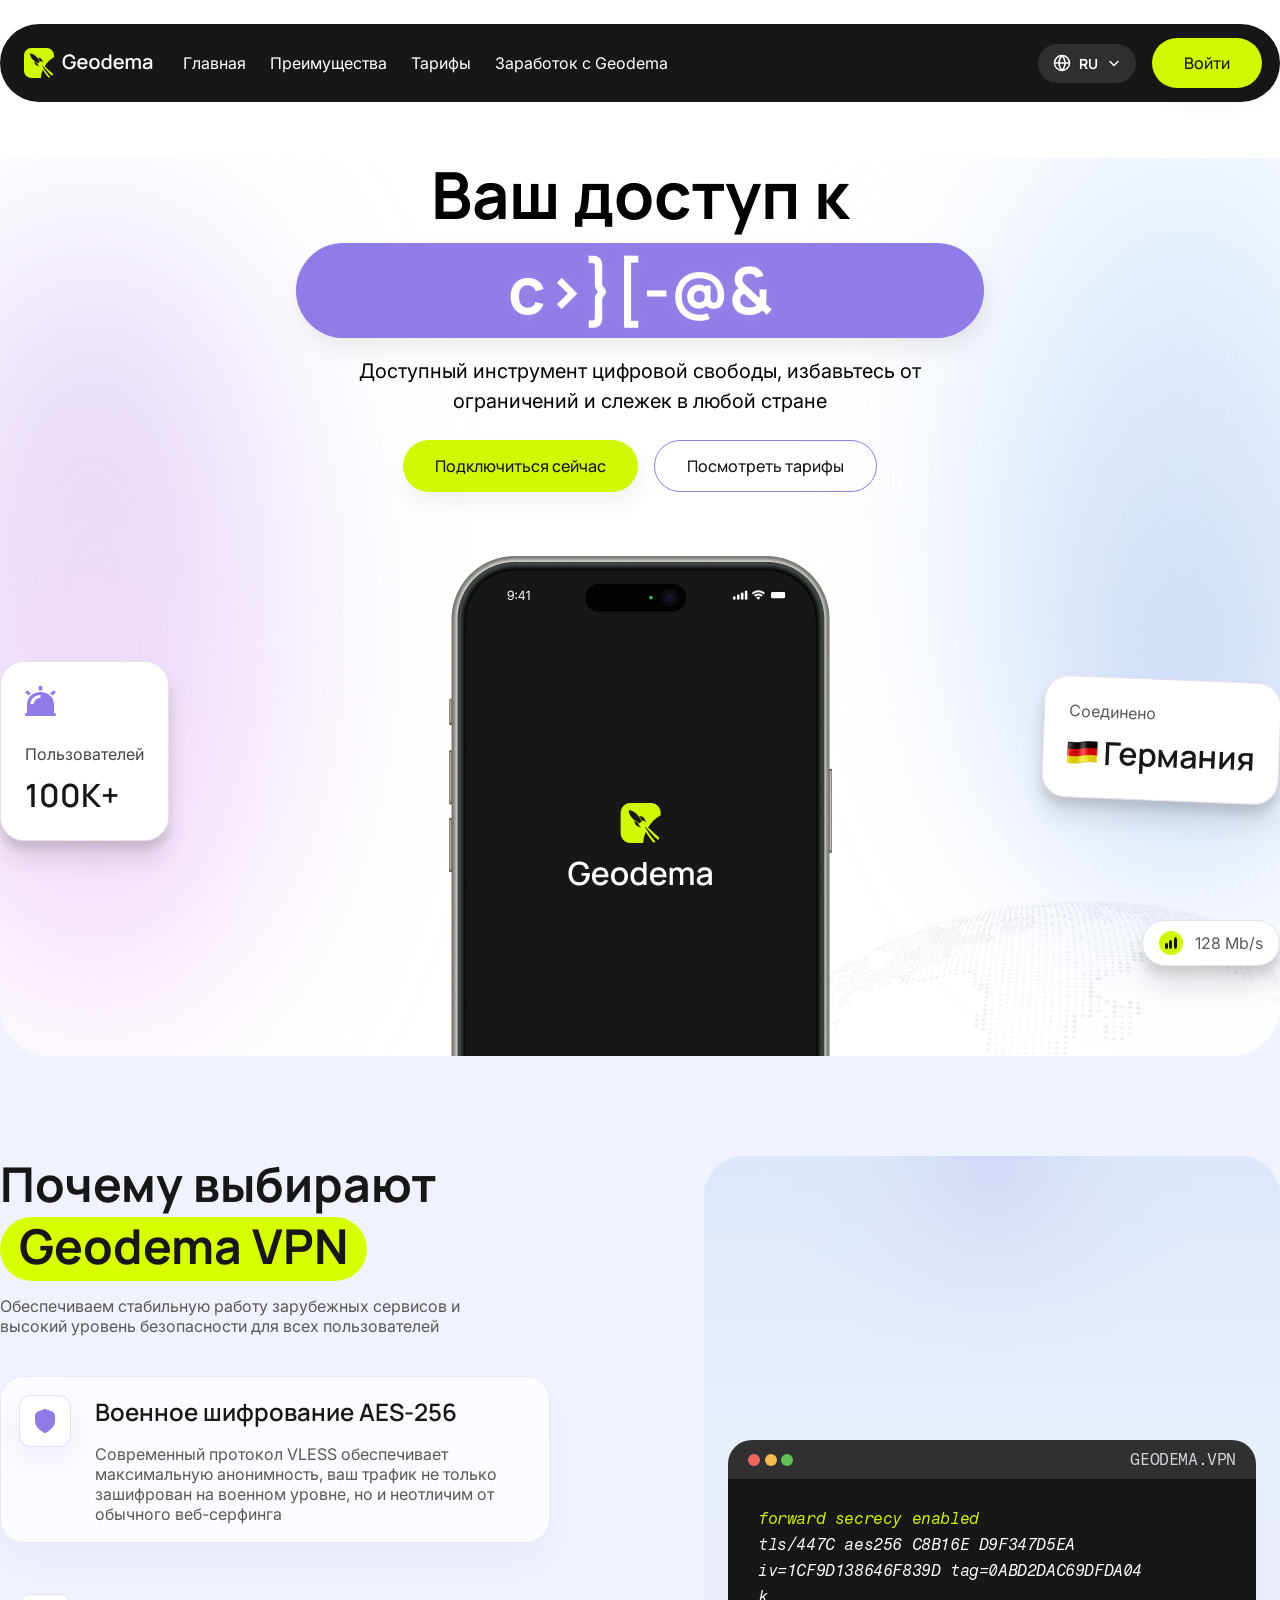
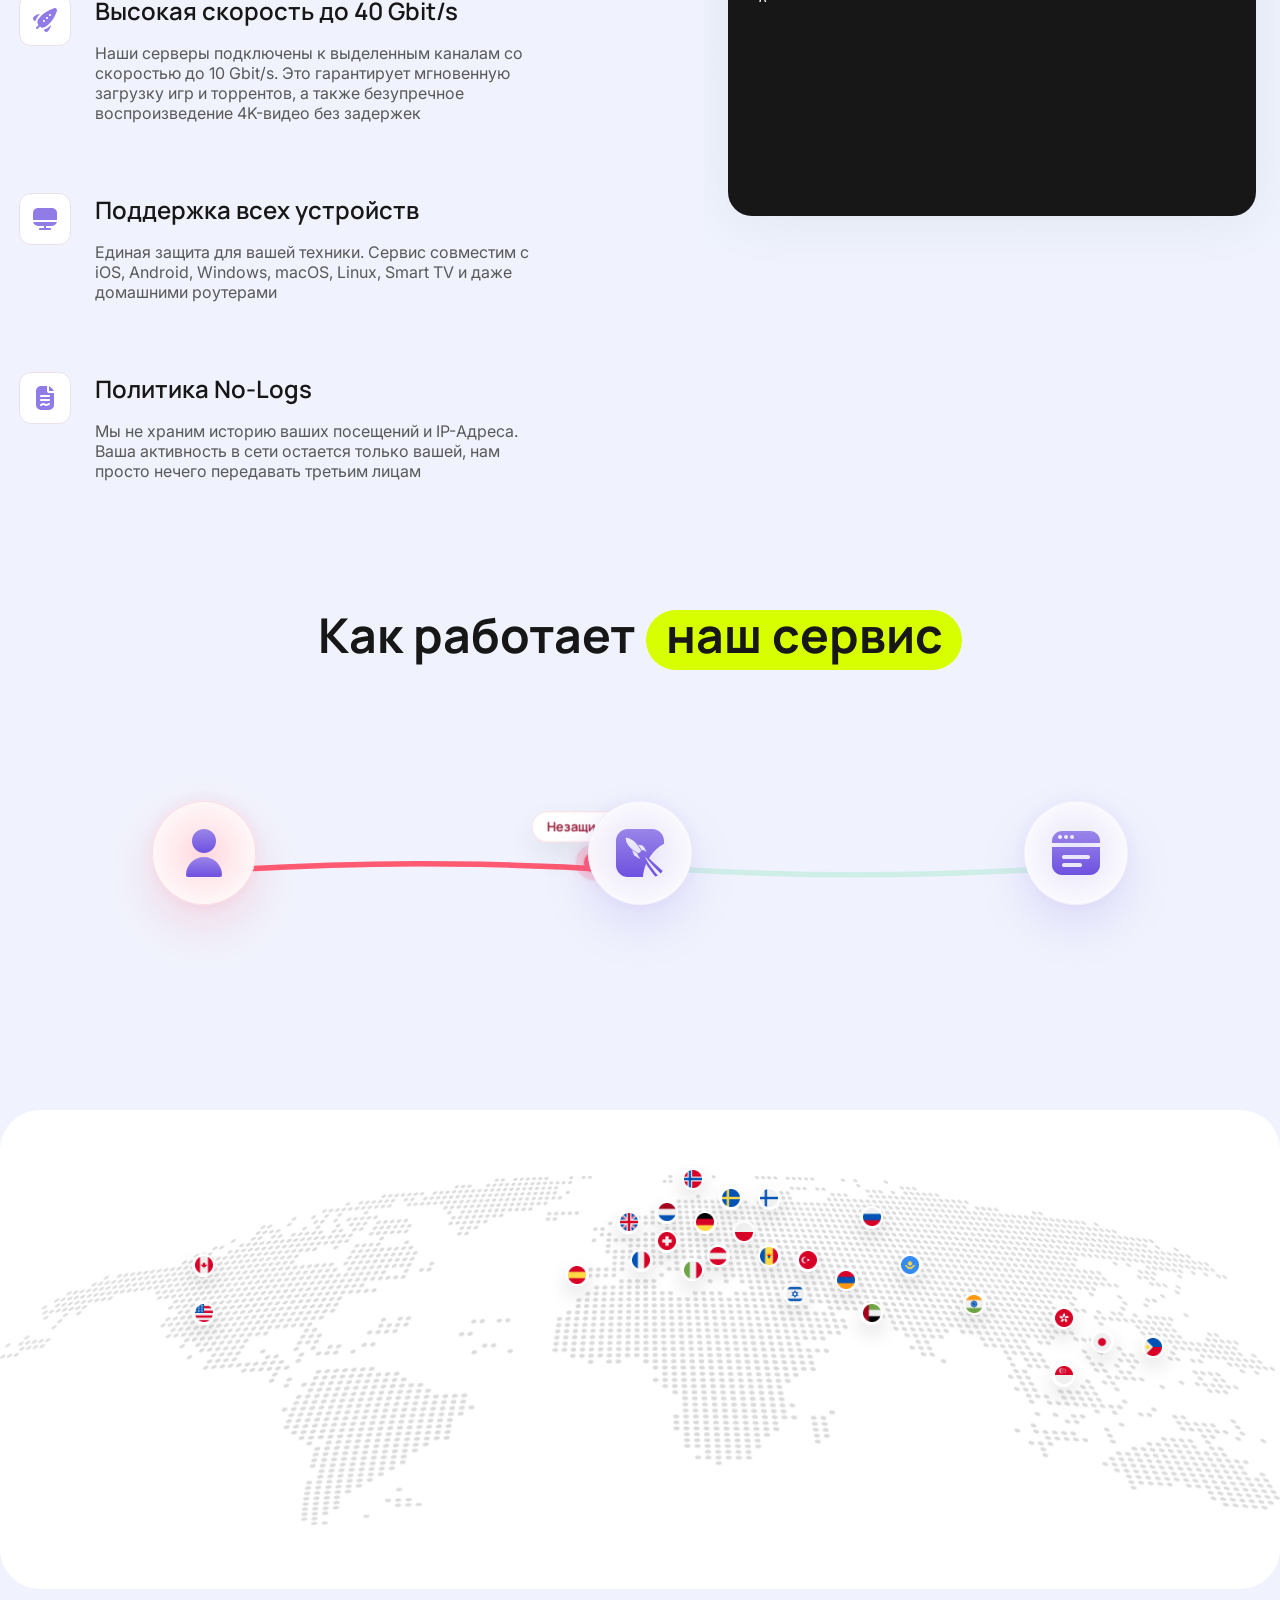
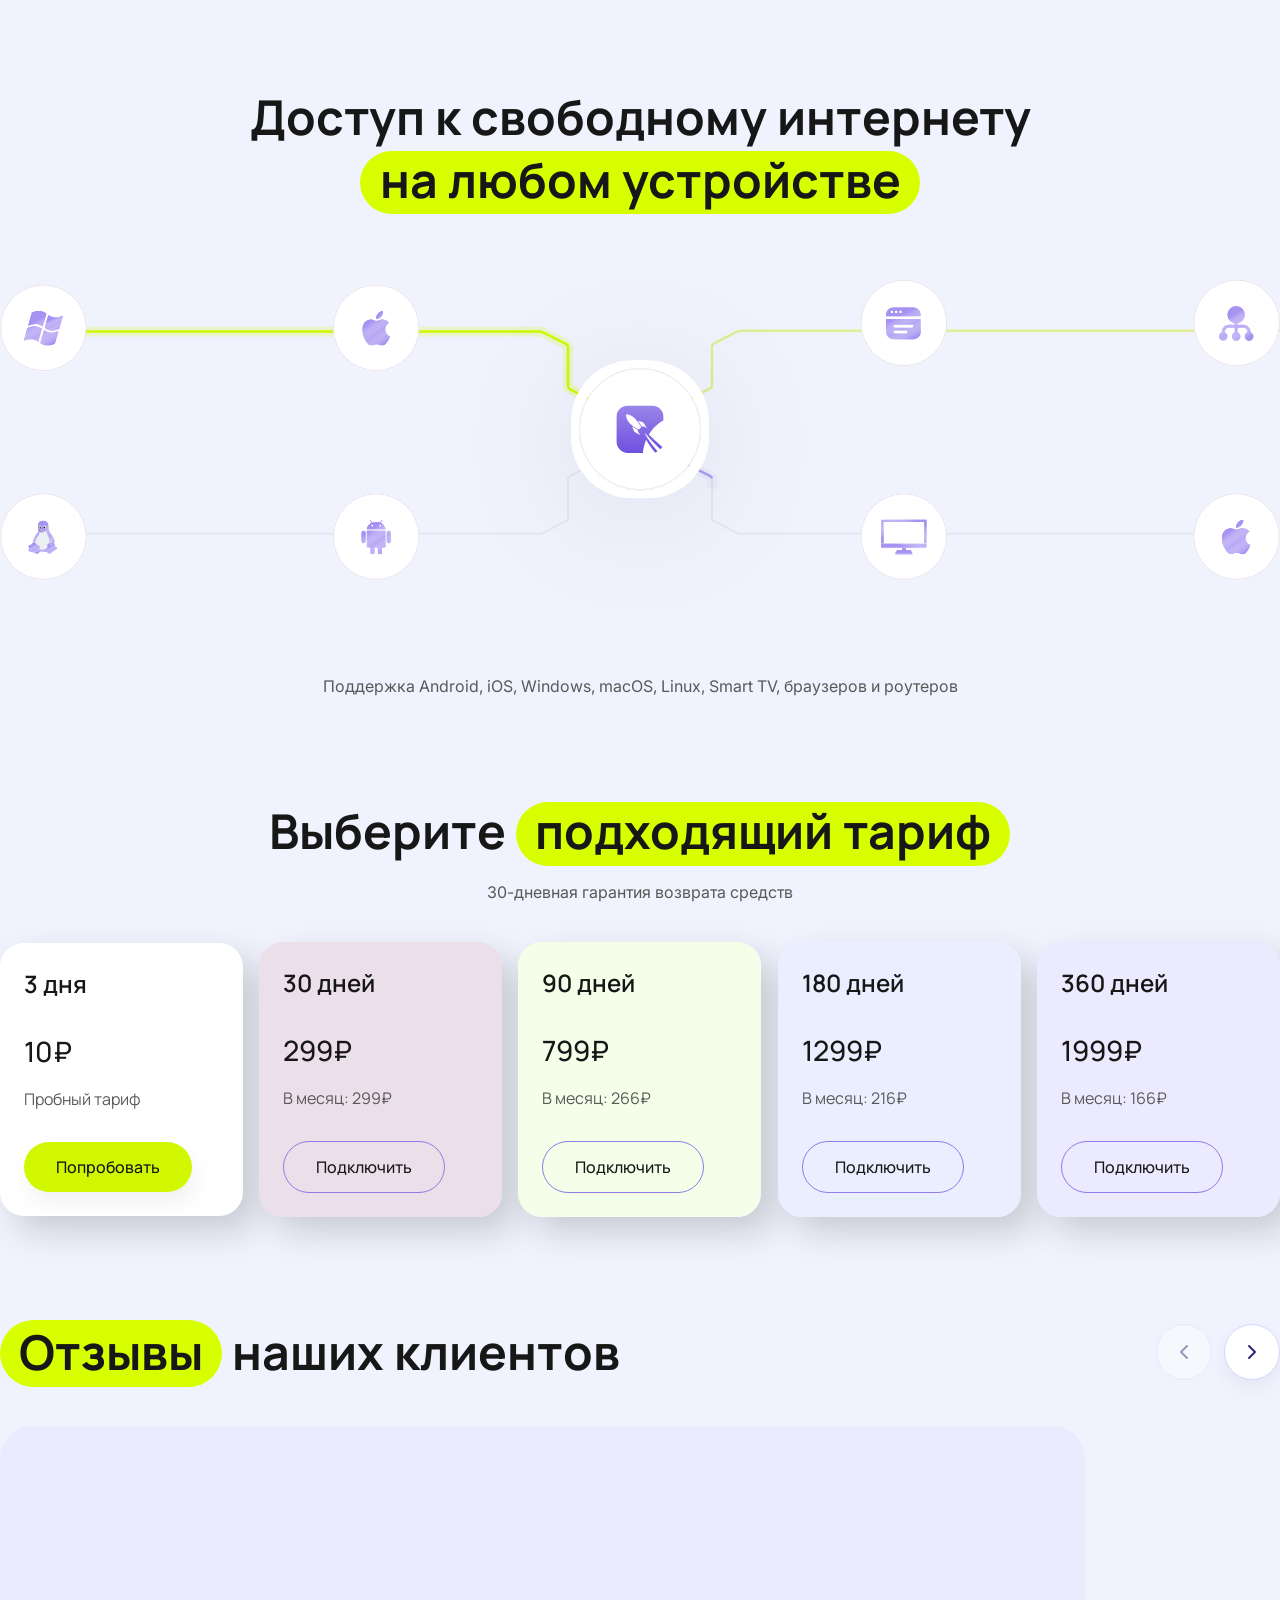
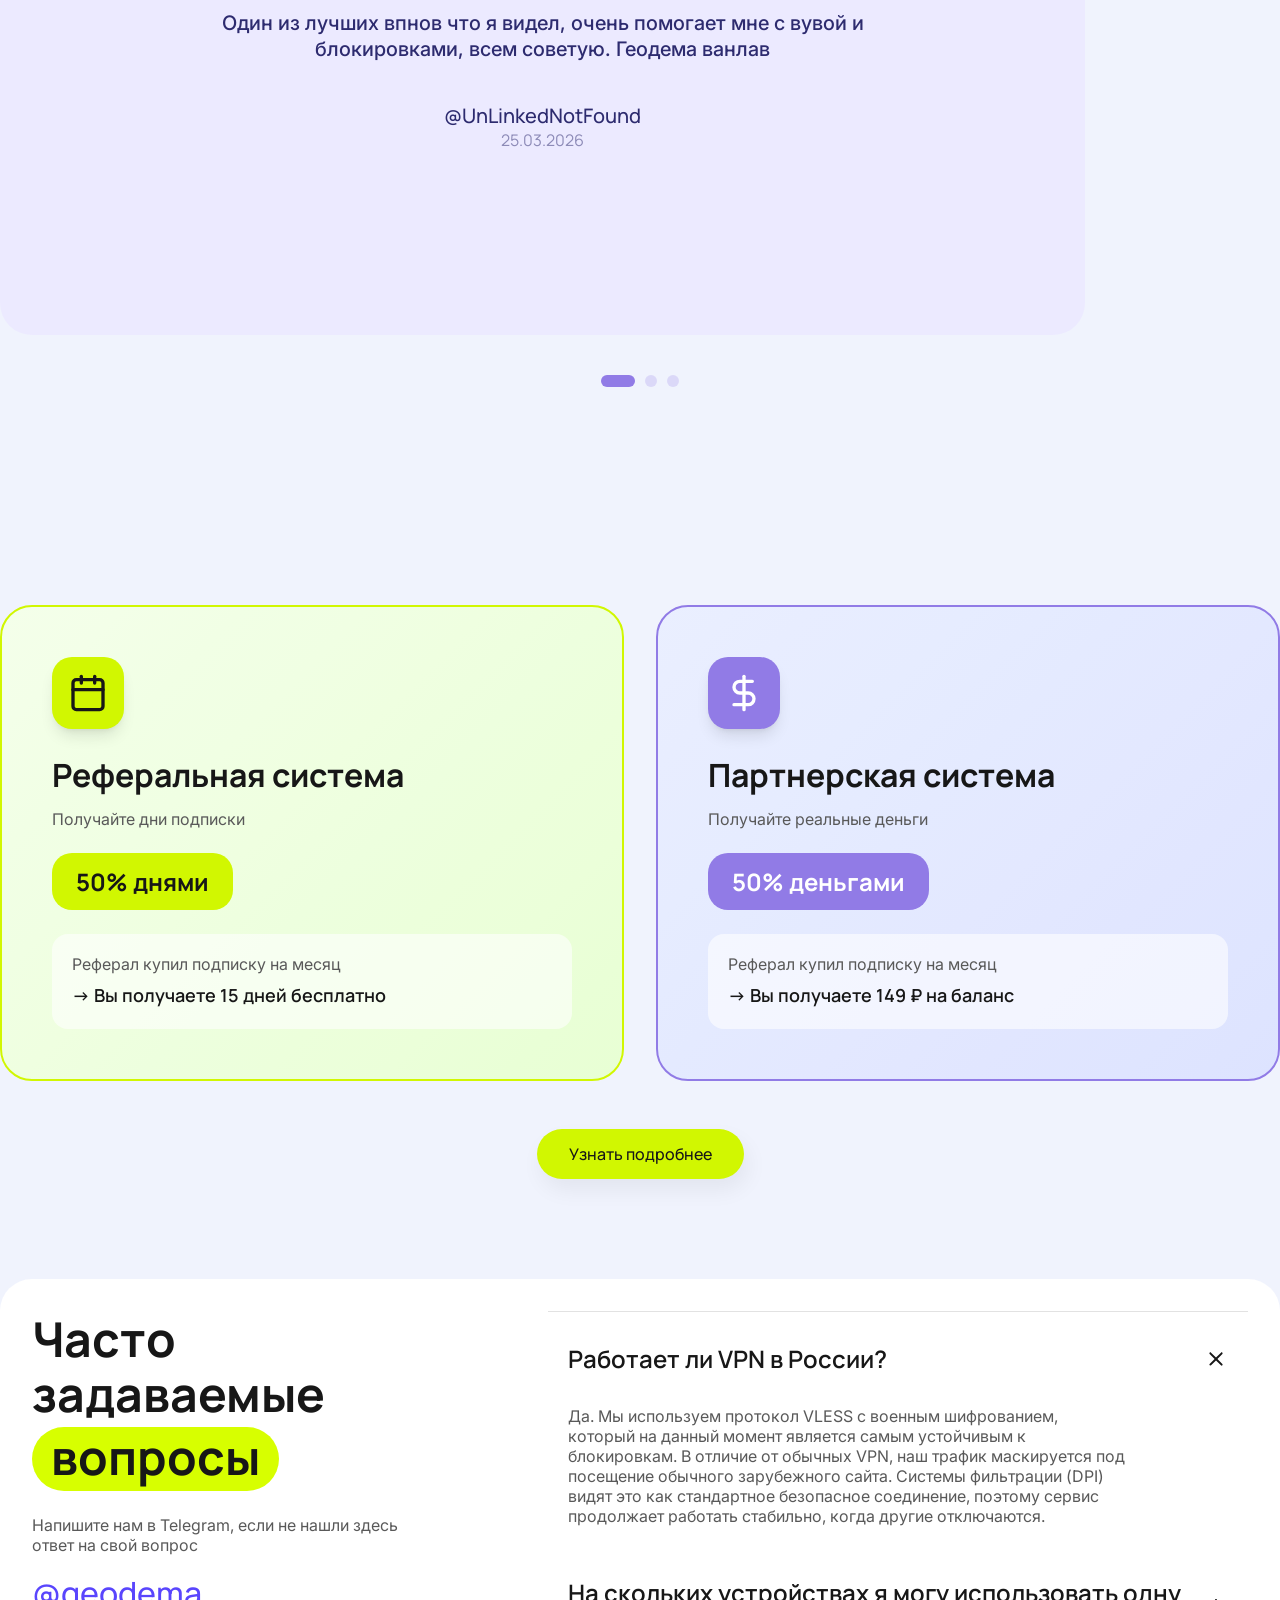
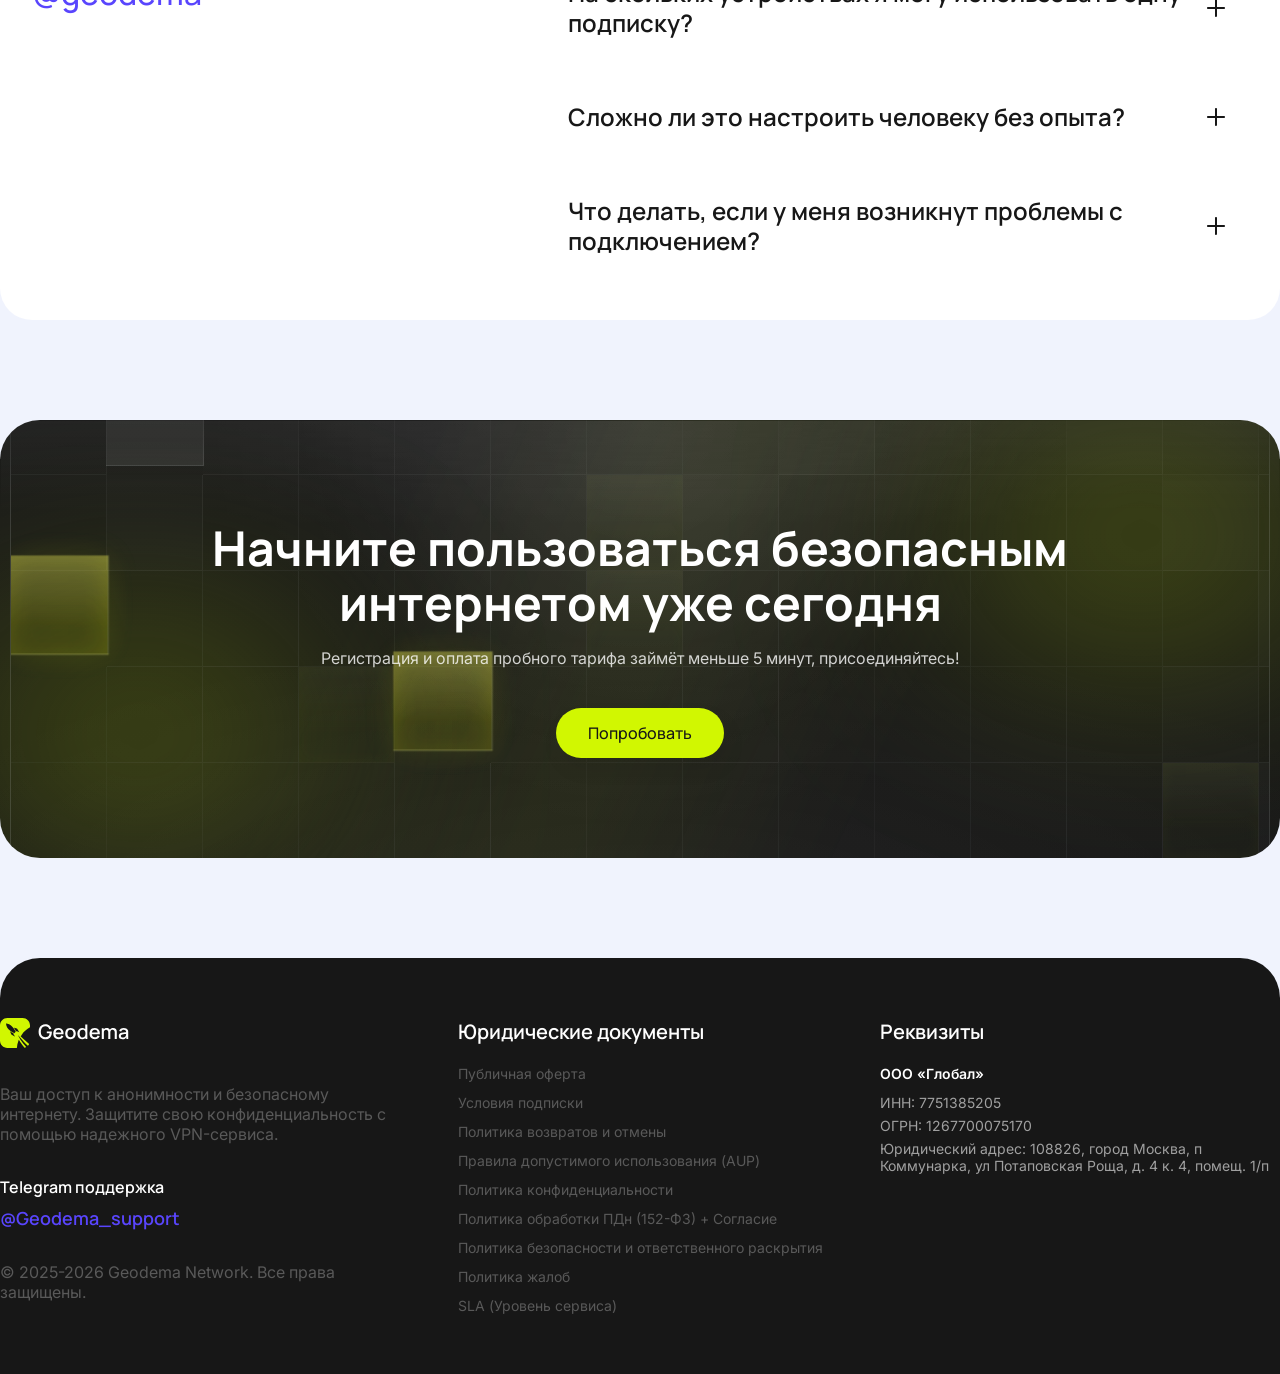
==== commit be520bc2: "Update index.html" ====
--- a/index.html
+++ b/index.html
@@ -71,7 +71,7 @@
               <li><a href="#features" class="navbar__item">Преимущества</a></li>
               <li><a href="#prices" class="navbar__item">Тарифы</a></li>
               <li>
-                <a href="/ref" class="navbar__item">Заработок с Geodema</a>
+                <a href="../ref" class="navbar__item">Заработок с Geodema</a>
               </li>
             </ul>
 
@@ -1426,7 +1426,7 @@
           <span>2025-2026 Geodema Network. Все права защищены</span>
         </div>
         <div>
-          <a href="/docs">Юридические документы</a>
+          <a href="../docs">Юридические документы</a>
           <ul>
             <li>
               <a href="/docs/offer.pdf">Публичная оферта</a>
